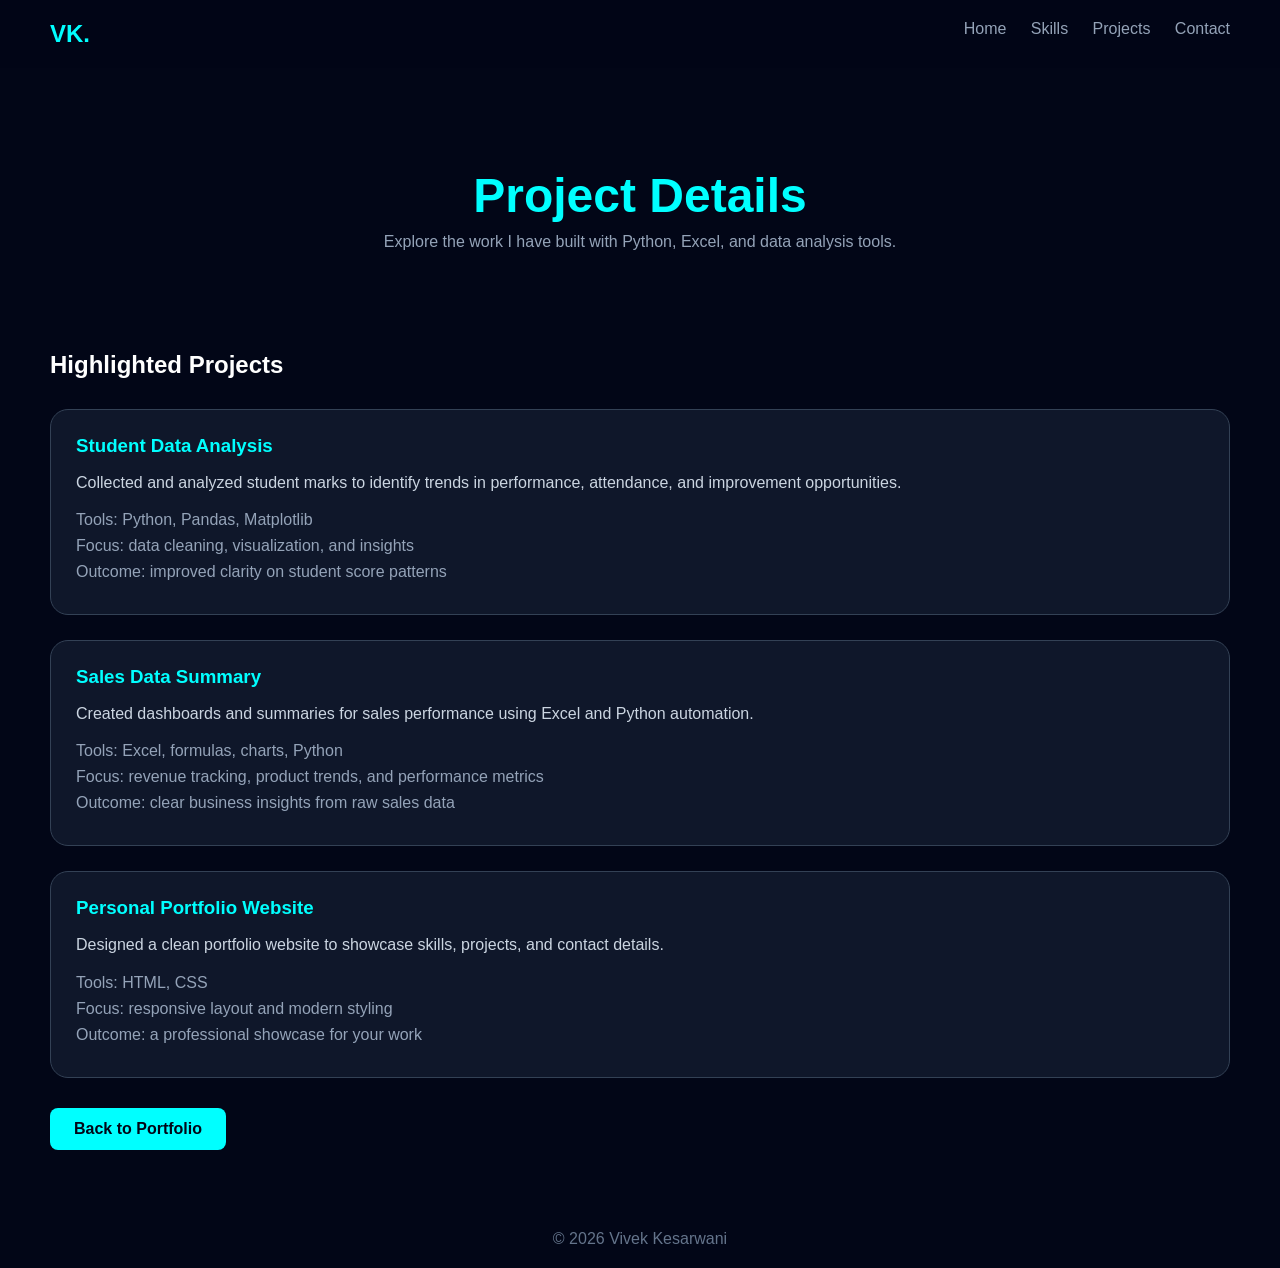
==== projects.html @ e0312d07 "Add files via upload" ====
<!DOCTYPE html>
<html lang="en">
<head>
<meta charset="UTF-8">
<meta name="viewport" content="width=device-width, initial-scale=1.0">
<title>Projects | Vivek Kesarwani</title>

<style>
* {
  margin: 0;
  padding: 0;
  box-sizing: border-box;
  scroll-behavior: smooth;
}
body {
  font-family: 'Segoe UI', sans-serif;
  background: #020617;
  color: white;
}
nav {
  display: flex;
  justify-content: space-between;
  padding: 20px 50px;
  position: sticky;
  top: 0;
  background: rgba(2,6,23,0.95);
}
nav h2 {
  color: cyan;
}
nav a {
  color: #94a3b8;
  margin-left: 20px;
  text-decoration: none;
}
nav a:hover {
  color: cyan;
}
.header {
  text-align: center;
  padding: 100px 20px 40px;
}
.header h1 {
  font-size: 3rem;
  color: cyan;
}
.header p {
  color: #94a3b8;
  margin-top: 10px;
}
.section {
  padding: 60px 50px;
}
.section h2 {
  margin-bottom: 30px;
}
.project-list {
  display: grid;
  gap: 25px;
}
.project-card {
  background: #0f172a;
  padding: 25px;
  border-radius: 18px;
  border: 1px solid #334155;
  transition: transform 0.3s ease, box-shadow 0.3s ease;
}
.project-card:hover {
  transform: translateY(-6px);
  box-shadow: 0 0 20px cyan;
}
.project-card h3 {
  margin-bottom: 12px;
  color: cyan;
}
.project-card p {
  color: #cbd5e1;
  line-height: 1.7;
}
.project-card ul {
  margin-top: 15px;
  list-style: none;
  padding-left: 0;
}
.project-card li {
  margin-bottom: 8px;
  color: #94a3b8;
}
.back-link {
  display: inline-block;
  margin-top: 30px;
  padding: 12px 24px;
  background: cyan;
  color: #020617;
  border-radius: 8px;
  text-decoration: none;
  font-weight: bold;
}
footer {
  text-align: center;
  padding: 20px;
  color: #64748b;
}
</style>
</head>
<body>
<nav>
  <h2>VK.</h2>
  <div>
    <a href="index.html">Home</a>
    <a href="index.html#skills">Skills</a>
    <a href="projects.html">Projects</a>
    <a href="index.html#contact">Contact</a>
  </div>
</nav>

<section class="header">
  <h1>Project Details</h1>
  <p>Explore the work I have built with Python, Excel, and data analysis tools.</p>
</section>

<section class="section">
  <h2>Highlighted Projects</h2>
  <div class="project-list">
    <div class="project-card">
      <h3>Student Data Analysis</h3>
      <p>Collected and analyzed student marks to identify trends in performance, attendance, and improvement opportunities.</p>
      <ul>
        <li>Tools: Python, Pandas, Matplotlib</li>
        <li>Focus: data cleaning, visualization, and insights</li>
        <li>Outcome: improved clarity on student score patterns</li>
      </ul>
    </div>
    <div class="project-card">
      <h3>Sales Data Summary</h3>
      <p>Created dashboards and summaries for sales performance using Excel and Python automation.</p>
      <ul>
        <li>Tools: Excel, formulas, charts, Python</li>
        <li>Focus: revenue tracking, product trends, and performance metrics</li>
        <li>Outcome: clear business insights from raw sales data</li>
      </ul>
    </div>
    <div class="project-card">
      <h3>Personal Portfolio Website</h3>
      <p>Designed a clean portfolio website to showcase skills, projects, and contact details.</p>
      <ul>
        <li>Tools: HTML, CSS</li>
        <li>Focus: responsive layout and modern styling</li>
        <li>Outcome: a professional showcase for your work</li>
      </ul>
    </div>
  </div>
  <a class="back-link" href="index.html">Back to Portfolio</a>
</section>

<footer>
  © 2026 Vivek Kesarwani
</footer>
</body>
</html>
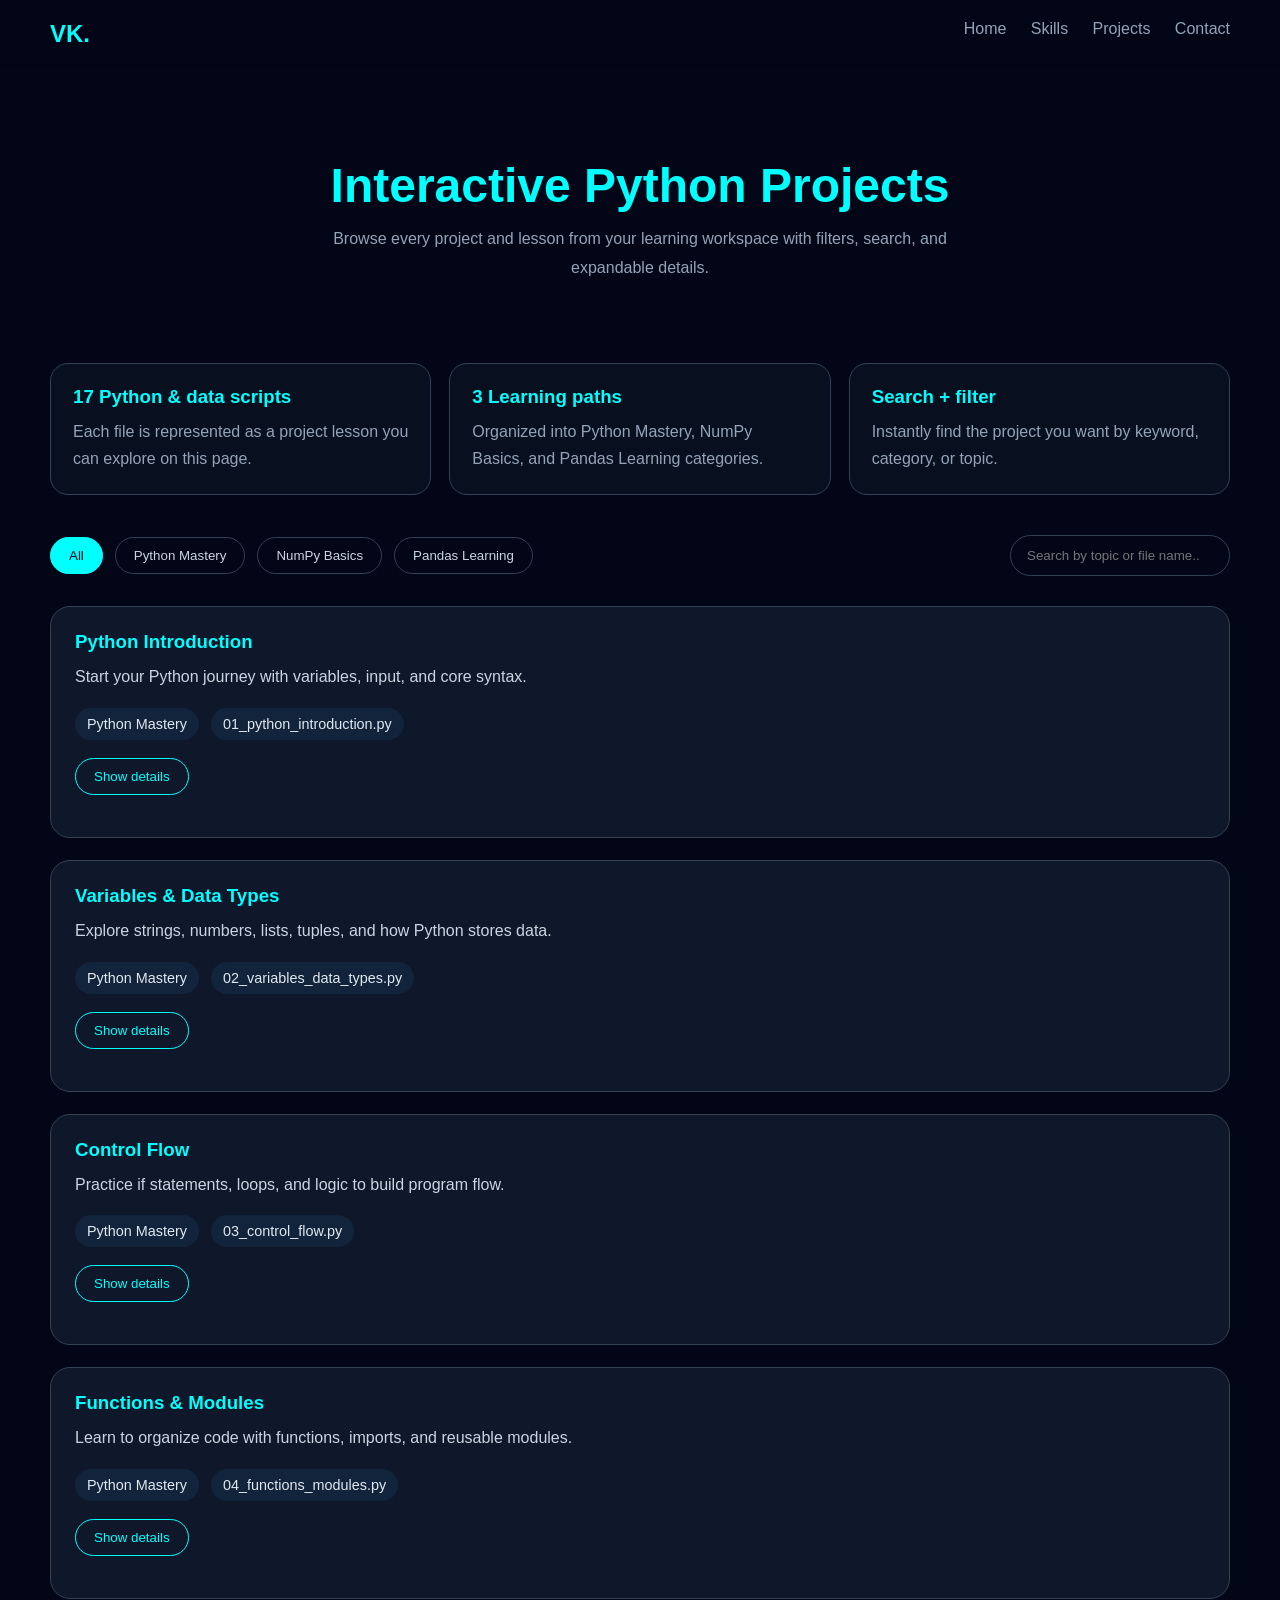
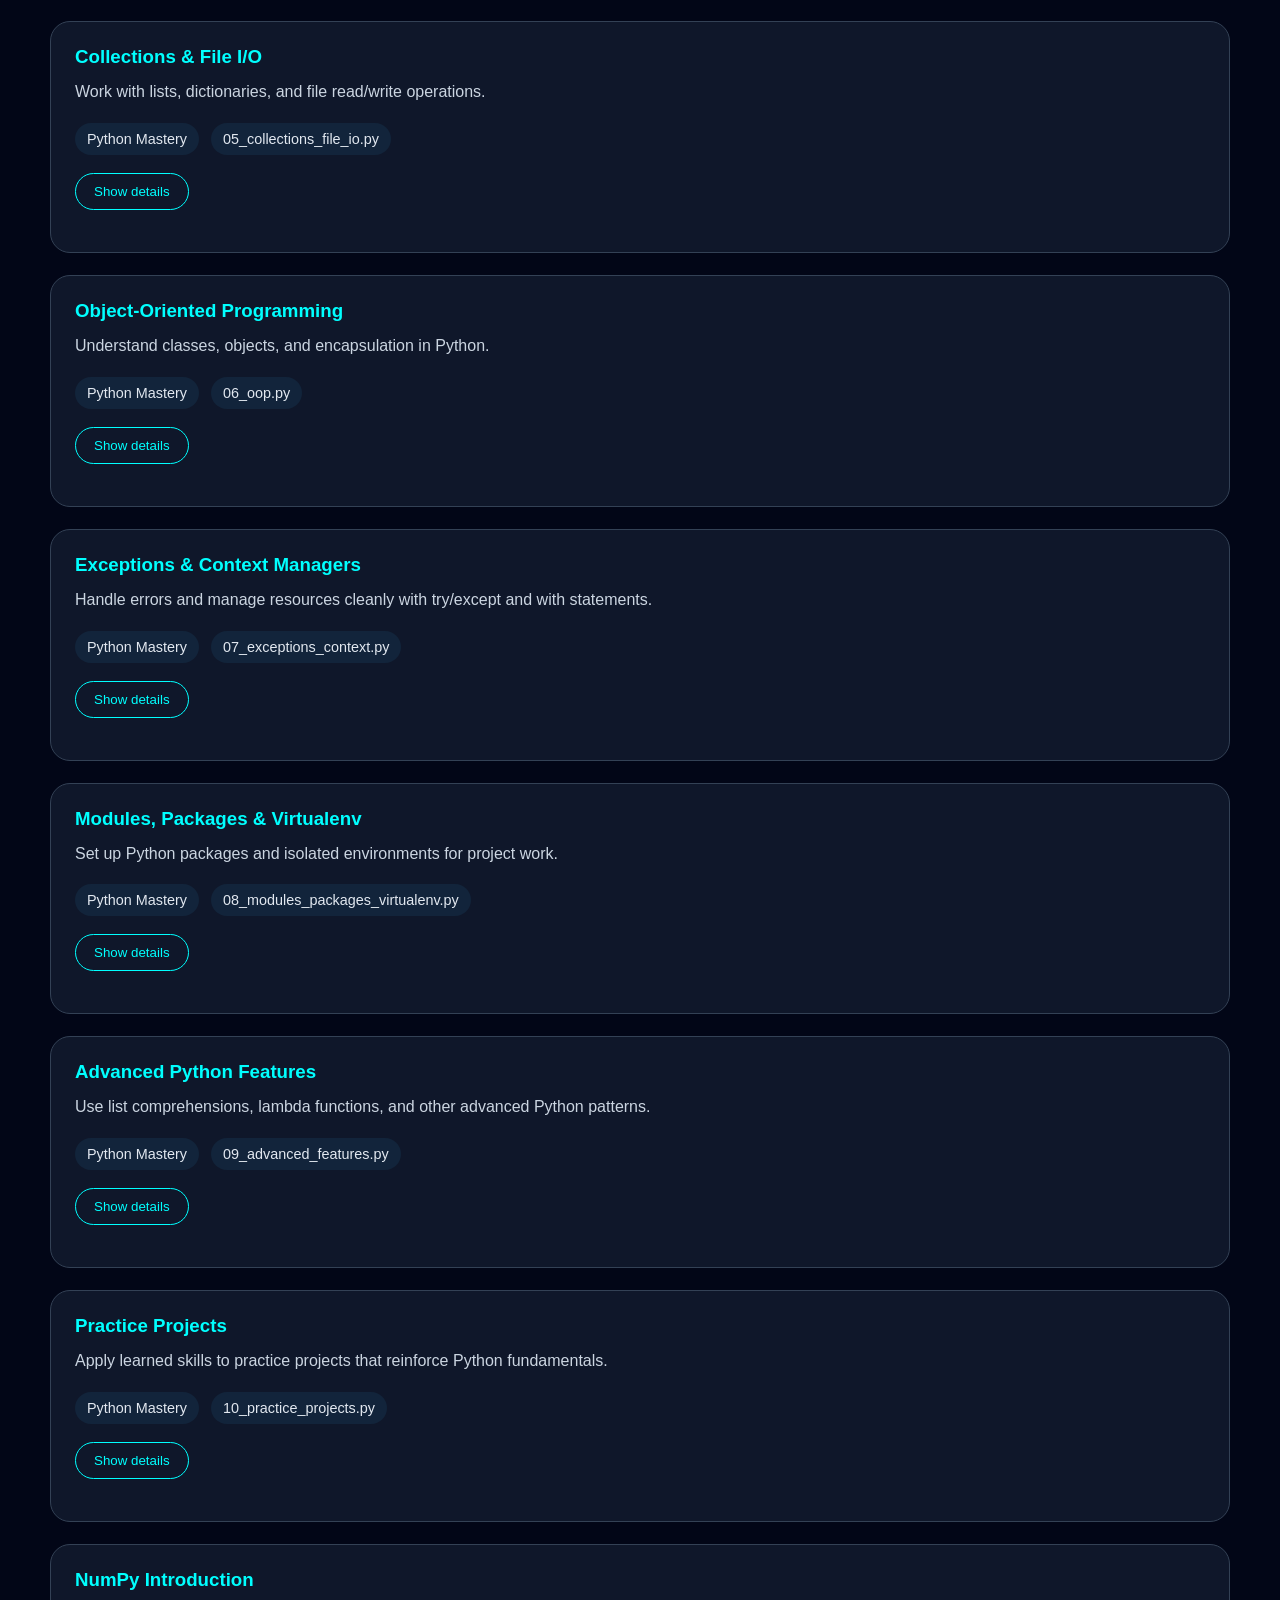
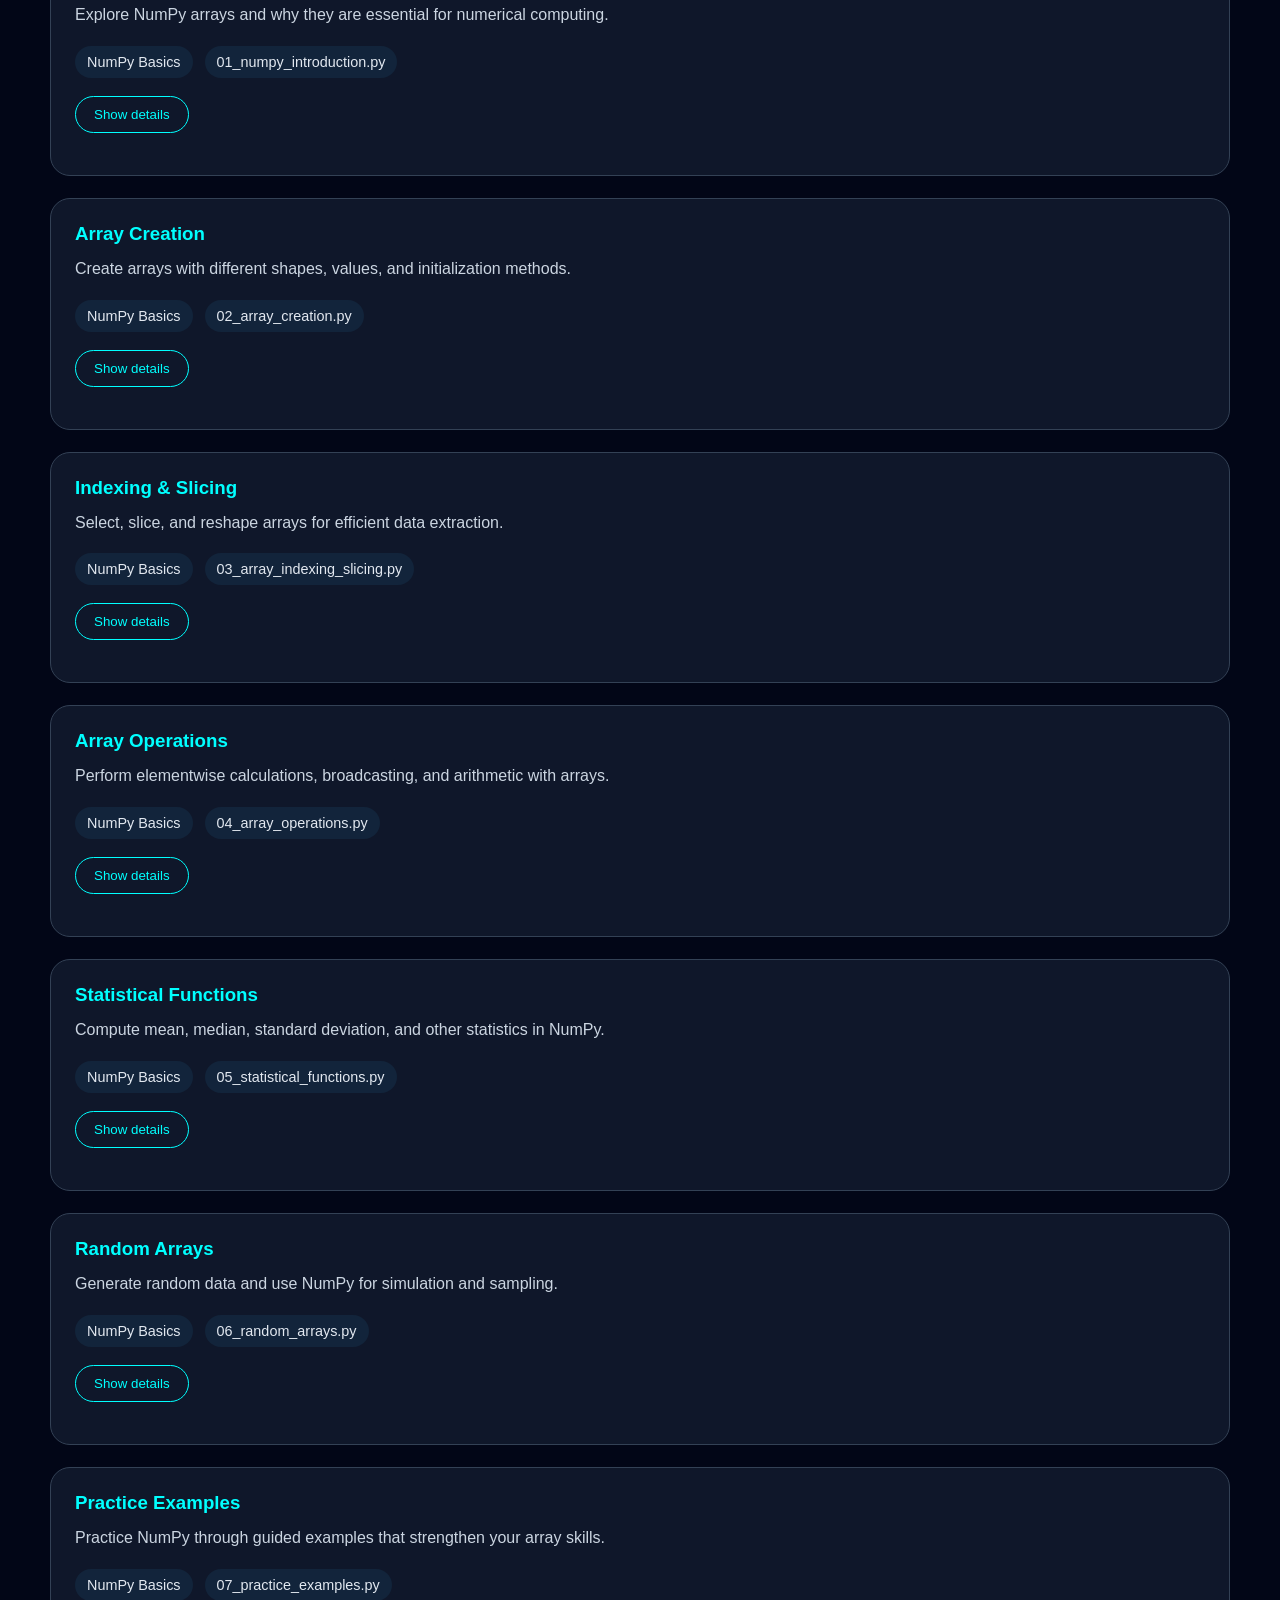
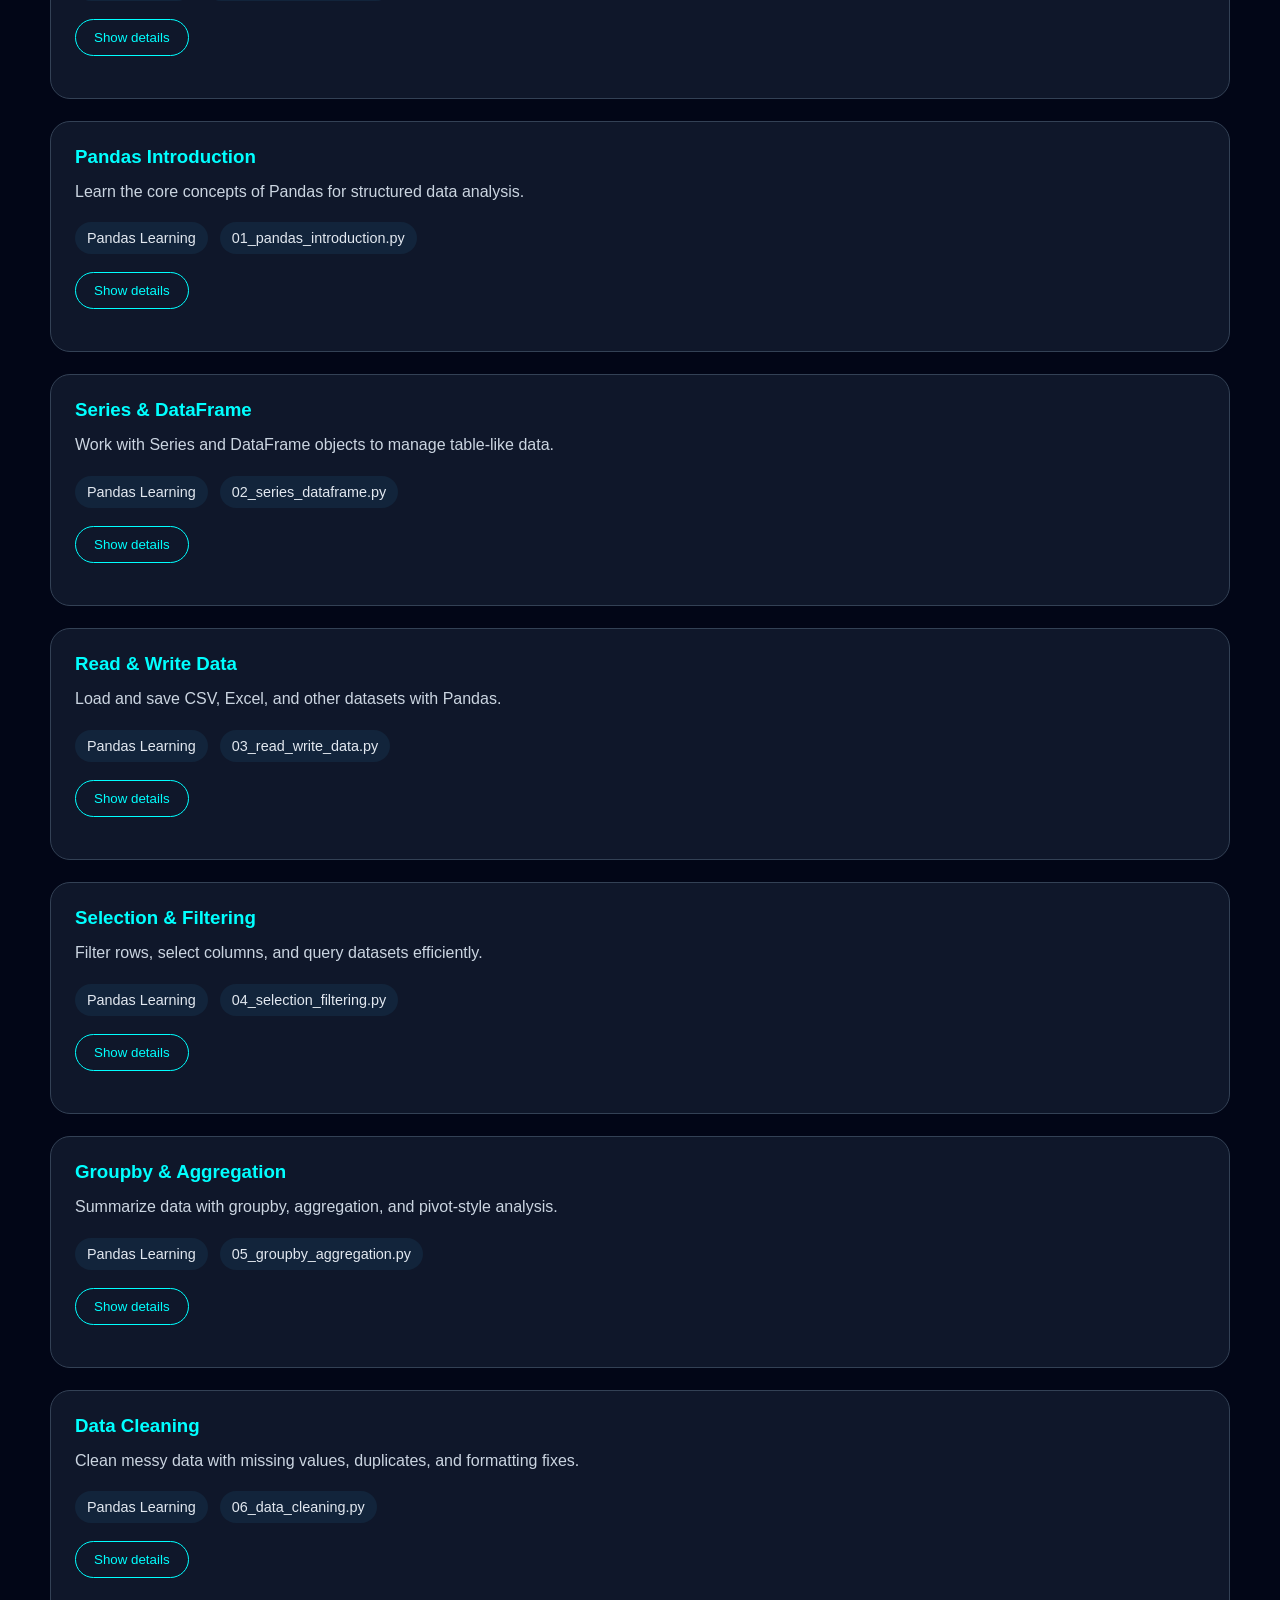
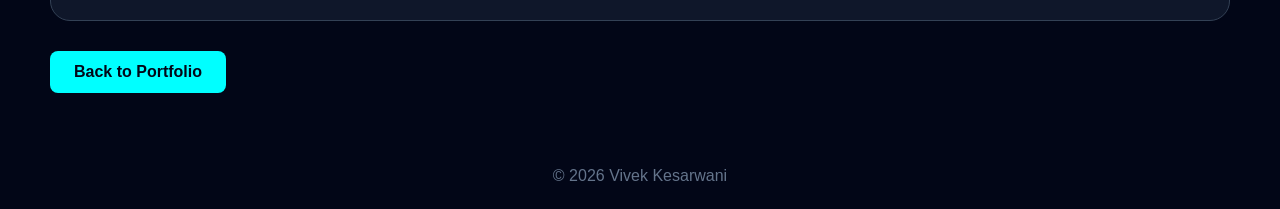
==== commit aa684759: "Add files via upload" ====
--- a/projects.html
+++ b/projects.html
@@ -23,7 +23,8 @@
   padding: 20px 50px;
   position: sticky;
   top: 0;
-  background: rgba(2,6,23,0.95);
+  background: rgba(2,6,23,0.96);
+  z-index: 10;
 }
 nav h2 {
   color: cyan;
@@ -38,7 +39,7 @@
 }
 .header {
   text-align: center;
-  padding: 100px 20px 40px;
+  padding: 90px 20px 30px;
 }
 .header h1 {
   font-size: 3rem;
@@ -46,45 +47,132 @@
 }
 .header p {
   color: #94a3b8;
-  margin-top: 10px;
+  margin-top: 12px;
+  max-width: 700px;
+  margin-left: auto;
+  margin-right: auto;
+  line-height: 1.8;
 }
 .section {
-  padding: 60px 50px;
+  padding: 50px 50px;
 }
 .section h2 {
+  margin-bottom: 25px;
+}
+.filter-bar {
+  display: flex;
+  flex-wrap: wrap;
+  gap: 12px;
   margin-bottom: 30px;
+  align-items: center;
+}
+.filter-bar button {
+  padding: 10px 18px;
+  border: 1px solid #334155;
+  background: transparent;
+  color: #cbd5e1;
+  border-radius: 999px;
+  cursor: pointer;
+  transition: background 0.2s ease, color 0.2s ease;
+}
+.filter-bar button.active,
+.filter-bar button:hover {
+  background: cyan;
+  color: #020617;
+  border-color: cyan;
+}
+.filter-bar input {
+  margin-left: auto;
+  padding: 12px 16px;
+  border-radius: 999px;
+  border: 1px solid #334155;
+  background: #020617;
+  color: white;
+  min-width: 220px;
 }
 .project-list {
   display: grid;
-  gap: 25px;
+  gap: 22px;
 }
 .project-card {
   background: #0f172a;
-  padding: 25px;
+  padding: 24px;
+  border-radius: 20px;
+  border: 1px solid #334155;
+  transition: transform 0.3s ease, box-shadow 0.3s ease;
+}
+.project-card:hover {
+  transform: translateY(-5px);
+  box-shadow: 0 0 22px rgba(6, 182, 212, 0.22);
+}
+.project-card h3 {
+  margin-bottom: 10px;
+  color: cyan;
+}
+.project-card p {
+  color: #cbd5e1;
+  line-height: 1.8;
+}
+.project-meta {
+  margin-top: 16px;
+  display: flex;
+  flex-wrap: wrap;
+  gap: 12px;
+}
+.project-tag,
+.project-file {
+  background: rgba(56, 189, 248, 0.08);
+  color: #e2e8f0;
+  padding: 8px 12px;
+  border-radius: 999px;
+  font-size: 0.9rem;
+}
+.details {
+  margin-top: 18px;
+  max-height: 0;
+  overflow: hidden;
+  transition: max-height 0.3s ease;
+}
+.details.open {
+  max-height: 500px;
+}
+.details ul {
+  margin-top: 14px;
+  list-style: none;
+  padding-left: 0;
+}
+.details li {
+  color: #94a3b8;
+  margin-bottom: 10px;
+}
+.toggle-button {
+  margin-top: 18px;
+  padding: 10px 18px;
+  border: 1px solid cyan;
+  background: transparent;
+  color: cyan;
+  border-radius: 999px;
+  cursor: pointer;
+}
+.stats {
+  display: grid;
+  grid-template-columns: repeat(auto-fit, minmax(220px, 1fr));
+  gap: 18px;
+  margin-bottom: 40px;
+}
+.stat-card {
+  background: #08101f;
   border-radius: 18px;
   border: 1px solid #334155;
-  transition: transform 0.3s ease, box-shadow 0.3s ease;
-}
-.project-card:hover {
-  transform: translateY(-6px);
-  box-shadow: 0 0 20px cyan;
-}
-.project-card h3 {
-  margin-bottom: 12px;
-  color: cyan;
-}
-.project-card p {
-  color: #cbd5e1;
+  padding: 22px;
+}
+.stat-card h3 {
+  color: cyan;
+  margin-bottom: 10px;
+}
+.stat-card p {
+  color: #94a3b8;
   line-height: 1.7;
-}
-.project-card ul {
-  margin-top: 15px;
-  list-style: none;
-  padding-left: 0;
-}
-.project-card li {
-  margin-bottom: 8px;
-  color: #94a3b8;
 }
 .back-link {
   display: inline-block;
@@ -98,8 +186,18 @@
 }
 footer {
   text-align: center;
-  padding: 20px;
+  padding: 24px;
   color: #64748b;
+}
+@media (max-width: 720px) {
+  nav {
+    flex-direction: column;
+    align-items: flex-start;
+  }
+  .filter-bar input {
+    width: 100%;
+    margin-left: 0;
+  }
 }
 </style>
 </head>
@@ -115,46 +213,134 @@
 </nav>
 
 <section class="header">
-  <h1>Project Details</h1>
-  <p>Explore the work I have built with Python, Excel, and data analysis tools.</p>
+  <h1>Interactive Python Projects</h1>
+  <p>Browse every project and lesson from your learning workspace with filters, search, and expandable details.</p>
 </section>
 
 <section class="section">
-  <h2>Highlighted Projects</h2>
-  <div class="project-list">
-    <div class="project-card">
-      <h3>Student Data Analysis</h3>
-      <p>Collected and analyzed student marks to identify trends in performance, attendance, and improvement opportunities.</p>
-      <ul>
-        <li>Tools: Python, Pandas, Matplotlib</li>
-        <li>Focus: data cleaning, visualization, and insights</li>
-        <li>Outcome: improved clarity on student score patterns</li>
-      </ul>
+  <div class="stats">
+    <div class="stat-card">
+      <h3>17 Python & data scripts</h3>
+      <p>Each file is represented as a project lesson you can explore on this page.</p>
     </div>
-    <div class="project-card">
-      <h3>Sales Data Summary</h3>
-      <p>Created dashboards and summaries for sales performance using Excel and Python automation.</p>
-      <ul>
-        <li>Tools: Excel, formulas, charts, Python</li>
-        <li>Focus: revenue tracking, product trends, and performance metrics</li>
-        <li>Outcome: clear business insights from raw sales data</li>
-      </ul>
+    <div class="stat-card">
+      <h3>3 Learning paths</h3>
+      <p>Organized into Python Mastery, NumPy Basics, and Pandas Learning categories.</p>
     </div>
-    <div class="project-card">
-      <h3>Personal Portfolio Website</h3>
-      <p>Designed a clean portfolio website to showcase skills, projects, and contact details.</p>
-      <ul>
-        <li>Tools: HTML, CSS</li>
-        <li>Focus: responsive layout and modern styling</li>
-        <li>Outcome: a professional showcase for your work</li>
-      </ul>
+    <div class="stat-card">
+      <h3>Search + filter</h3>
+      <p>Instantly find the project you want by keyword, category, or topic.</p>
     </div>
   </div>
+
+  <div class="filter-bar">
+    <button class="filter-button active" data-filter="all">All</button>
+    <button class="filter-button" data-filter="Python Mastery">Python Mastery</button>
+    <button class="filter-button" data-filter="NumPy Basics">NumPy Basics</button>
+    <button class="filter-button" data-filter="Pandas Learning">Pandas Learning</button>
+    <input id="search" type="search" placeholder="Search by topic or file name...">
+  </div>
+
+  <div class="project-list" id="project-list"></div>
   <a class="back-link" href="index.html">Back to Portfolio</a>
 </section>
 
 <footer>
   © 2026 Vivek Kesarwani
 </footer>
+
+<script>
+const projects = [
+  { title: 'Python Introduction', category: 'Python Mastery', file: '01_python_introduction.py', description: 'Start your Python journey with variables, input, and core syntax.', tags: ['Beginner', 'Syntax'] },
+  { title: 'Variables & Data Types', category: 'Python Mastery', file: '02_variables_data_types.py', description: 'Explore strings, numbers, lists, tuples, and how Python stores data.', tags: ['Data types', 'Basics'] },
+  { title: 'Control Flow', category: 'Python Mastery', file: '03_control_flow.py', description: 'Practice if statements, loops, and logic to build program flow.', tags: ['Logic', 'Loops'] },
+  { title: 'Functions & Modules', category: 'Python Mastery', file: '04_functions_modules.py', description: 'Learn to organize code with functions, imports, and reusable modules.', tags: ['Functions', 'Modularity'] },
+  { title: 'Collections & File I/O', category: 'Python Mastery', file: '05_collections_file_io.py', description: 'Work with lists, dictionaries, and file read/write operations.', tags: ['Files', 'Collections'] },
+  { title: 'Object-Oriented Programming', category: 'Python Mastery', file: '06_oop.py', description: 'Understand classes, objects, and encapsulation in Python.', tags: ['OOP', 'Classes'] },
+  { title: 'Exceptions & Context Managers', category: 'Python Mastery', file: '07_exceptions_context.py', description: 'Handle errors and manage resources cleanly with try/except and with statements.', tags: ['Errors', 'Context managers'] },
+  { title: 'Modules, Packages & Virtualenv', category: 'Python Mastery', file: '08_modules_packages_virtualenv.py', description: 'Set up Python packages and isolated environments for project work.', tags: ['Packaging', 'Environment'] },
+  { title: 'Advanced Python Features', category: 'Python Mastery', file: '09_advanced_features.py', description: 'Use list comprehensions, lambda functions, and other advanced Python patterns.', tags: ['Advanced', 'Patterns'] },
+  { title: 'Practice Projects', category: 'Python Mastery', file: '10_practice_projects.py', description: 'Apply learned skills to practice projects that reinforce Python fundamentals.', tags: ['Practice', 'Projects'] },
+  { title: 'NumPy Introduction', category: 'NumPy Basics', file: '01_numpy_introduction.py', description: 'Explore NumPy arrays and why they are essential for numerical computing.', tags: ['NumPy', 'Arrays'] },
+  { title: 'Array Creation', category: 'NumPy Basics', file: '02_array_creation.py', description: 'Create arrays with different shapes, values, and initialization methods.', tags: ['Arrays', 'Creation'] },
+  { title: 'Indexing & Slicing', category: 'NumPy Basics', file: '03_array_indexing_slicing.py', description: 'Select, slice, and reshape arrays for efficient data extraction.', tags: ['Indexing', 'Slicing'] },
+  { title: 'Array Operations', category: 'NumPy Basics', file: '04_array_operations.py', description: 'Perform elementwise calculations, broadcasting, and arithmetic with arrays.', tags: ['Operations', 'Broadcasting'] },
+  { title: 'Statistical Functions', category: 'NumPy Basics', file: '05_statistical_functions.py', description: 'Compute mean, median, standard deviation, and other statistics in NumPy.', tags: ['Statistics', 'Analysis'] },
+  { title: 'Random Arrays', category: 'NumPy Basics', file: '06_random_arrays.py', description: 'Generate random data and use NumPy for simulation and sampling.', tags: ['Random', 'Sampling'] },
+  { title: 'Practice Examples', category: 'NumPy Basics', file: '07_practice_examples.py', description: 'Practice NumPy through guided examples that strengthen your array skills.', tags: ['Practice', 'Examples'] },
+  { title: 'Pandas Introduction', category: 'Pandas Learning', file: '01_pandas_introduction.py', description: 'Learn the core concepts of Pandas for structured data analysis.', tags: ['Pandas', 'DataFrame'] },
+  { title: 'Series & DataFrame', category: 'Pandas Learning', file: '02_series_dataframe.py', description: 'Work with Series and DataFrame objects to manage table-like data.', tags: ['Series', 'DataFrame'] },
+  { title: 'Read & Write Data', category: 'Pandas Learning', file: '03_read_write_data.py', description: 'Load and save CSV, Excel, and other datasets with Pandas.', tags: ['I/O', 'CSV'] },
+  { title: 'Selection & Filtering', category: 'Pandas Learning', file: '04_selection_filtering.py', description: 'Filter rows, select columns, and query datasets efficiently.', tags: ['Selection', 'Filtering'] },
+  { title: 'Groupby & Aggregation', category: 'Pandas Learning', file: '05_groupby_aggregation.py', description: 'Summarize data with groupby, aggregation, and pivot-style analysis.', tags: ['Groupby', 'Aggregation'] },
+  { title: 'Data Cleaning', category: 'Pandas Learning', file: '06_data_cleaning.py', description: 'Clean messy data with missing values, duplicates, and formatting fixes.', tags: ['Cleaning', 'Data quality'] }
+];
+
+const projectList = document.getElementById('project-list');
+const filterButtons = document.querySelectorAll('.filter-button');
+const searchInput = document.getElementById('search');
+
+function renderProjects(filter = 'all', search = '') {
+  const query = search.trim().toLowerCase();
+  projectList.innerHTML = '';
+
+  const filtered = projects.filter(project => {
+    const matchesFilter = filter === 'all' || project.category === filter;
+    const matchesSearch = !query || [project.title, project.file, project.description, project.category]
+      .some(value => value.toLowerCase().includes(query));
+    return matchesFilter && matchesSearch;
+  });
+
+  if (!filtered.length) {
+    projectList.innerHTML = '<p style="color:#94a3b8;">No projects match this search. Try another keyword.</p>';
+    return;
+  }
+
+  filtered.forEach((project, index) => {
+    const card = document.createElement('div');
+    card.className = 'project-card';
+    card.innerHTML = `
+      <h3>${project.title}</h3>
+      <p>${project.description}</p>
+      <div class="project-meta">
+        <span class="project-tag">${project.category}</span>
+        <span class="project-file">${project.file}</span>
+      </div>
+      <button class="toggle-button" data-index="${index}">Show details</button>
+      <div class="details" id="details-${index}">
+        <ul>${project.tags.map(tag => `<li>• ${tag}</li>`).join('')}</ul>
+      </div>
+    `;
+    projectList.appendChild(card);
+  });
+
+  const toggleButtons = document.querySelectorAll('.toggle-button');
+  toggleButtons.forEach(button => {
+    button.addEventListener('click', () => {
+      const idx = button.dataset.index;
+      const details = document.getElementById(`details-${idx}`);
+      const open = details.classList.toggle('open');
+      button.textContent = open ? 'Hide details' : 'Show details';
+    });
+  });
+}
+
+filterButtons.forEach(button => {
+  button.addEventListener('click', () => {
+    filterButtons.forEach(btn => btn.classList.remove('active'));
+    button.classList.add('active');
+    const category = button.getAttribute('data-filter');
+    renderProjects(category, searchInput.value);
+  });
+});
+
+searchInput.addEventListener('input', () => {
+  const activeButton = document.querySelector('.filter-button.active');
+  const category = activeButton ? activeButton.getAttribute('data-filter') : 'all';
+  renderProjects(category, searchInput.value);
+});
+
+renderProjects();
+</script>
 </body>
 </html>
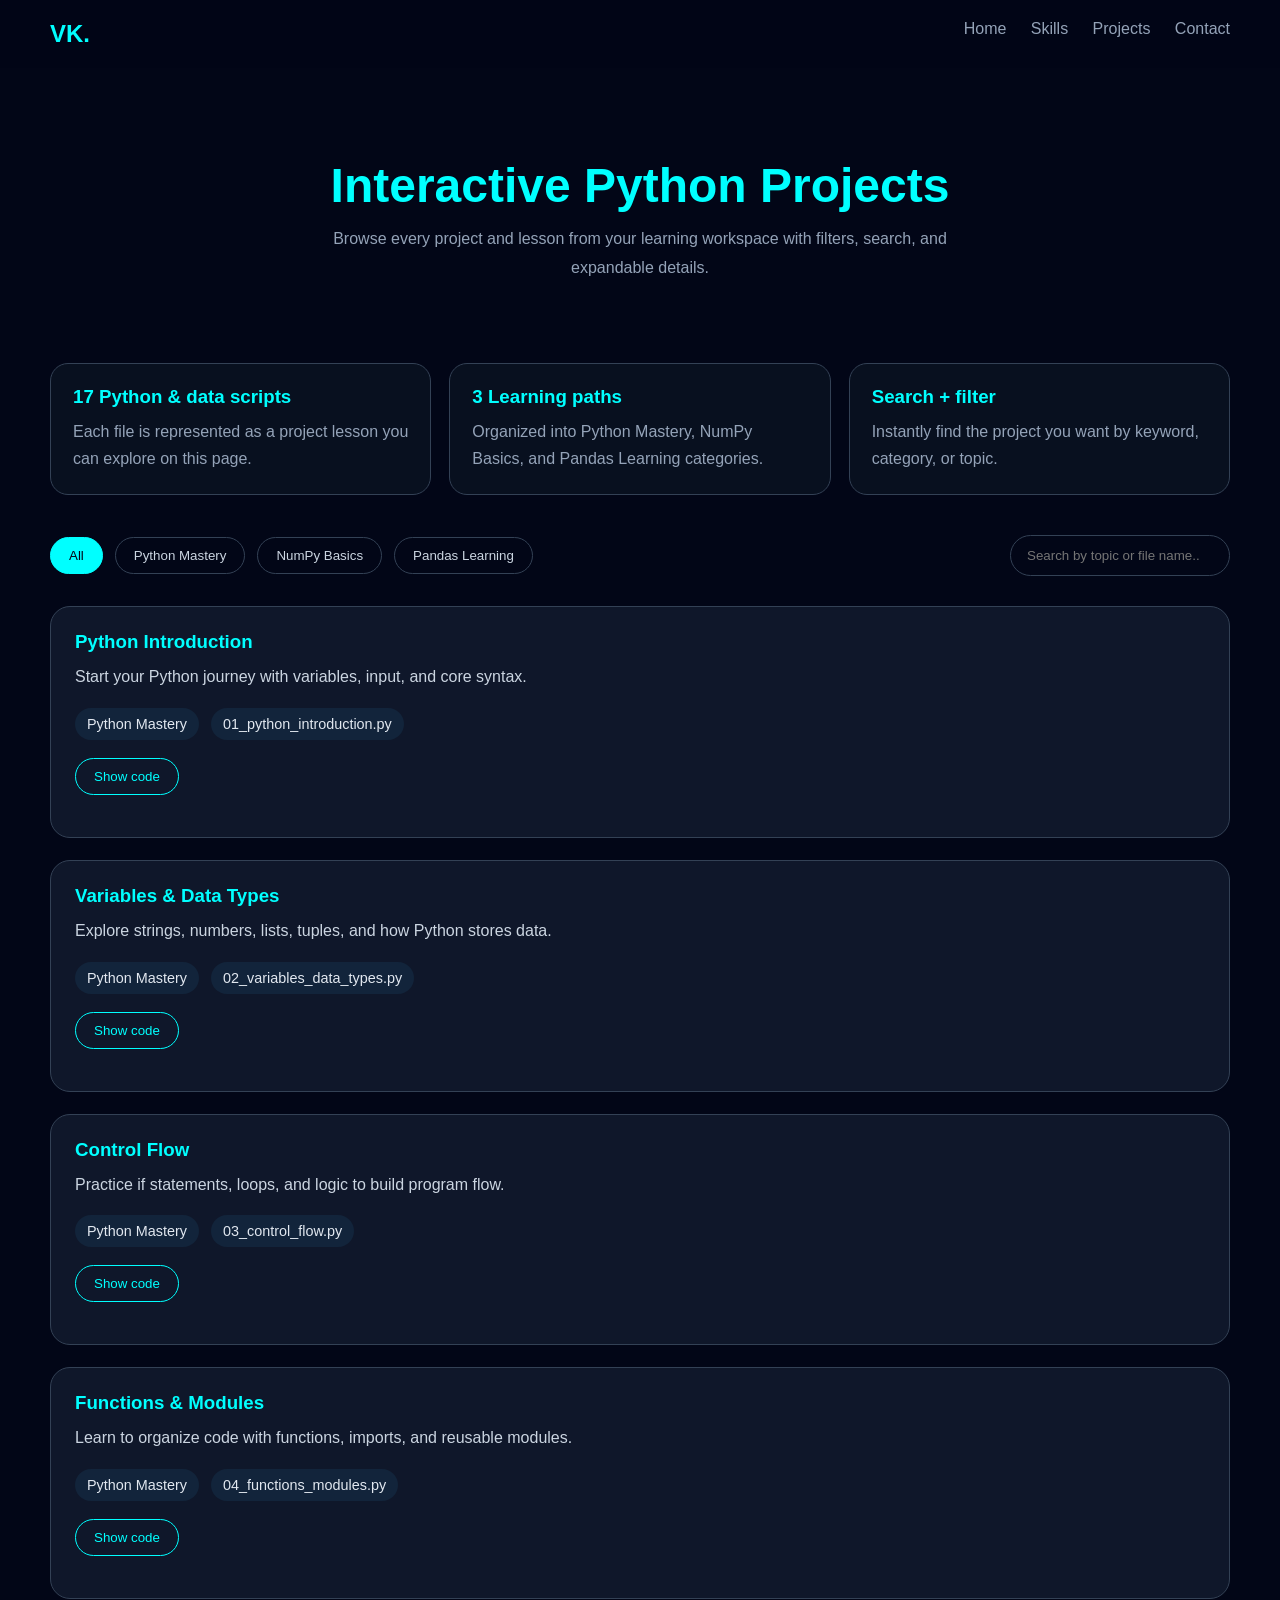
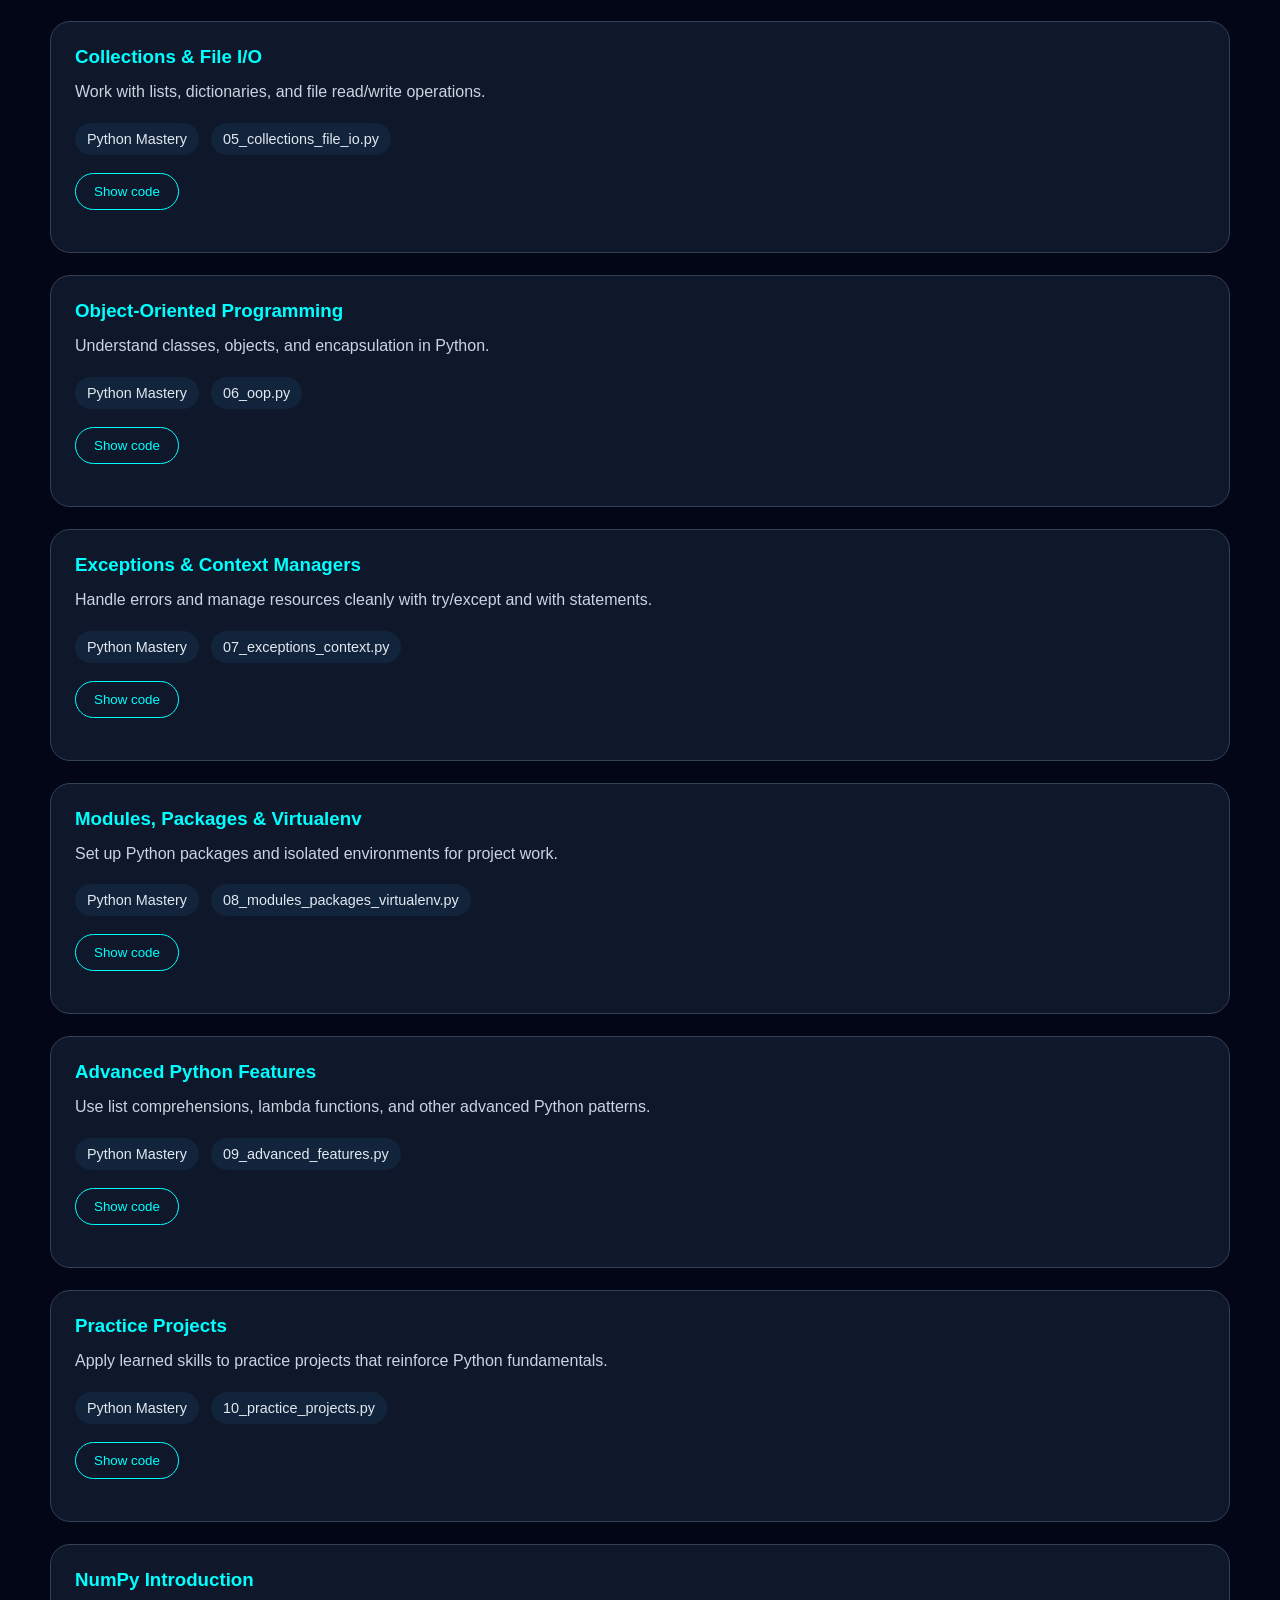
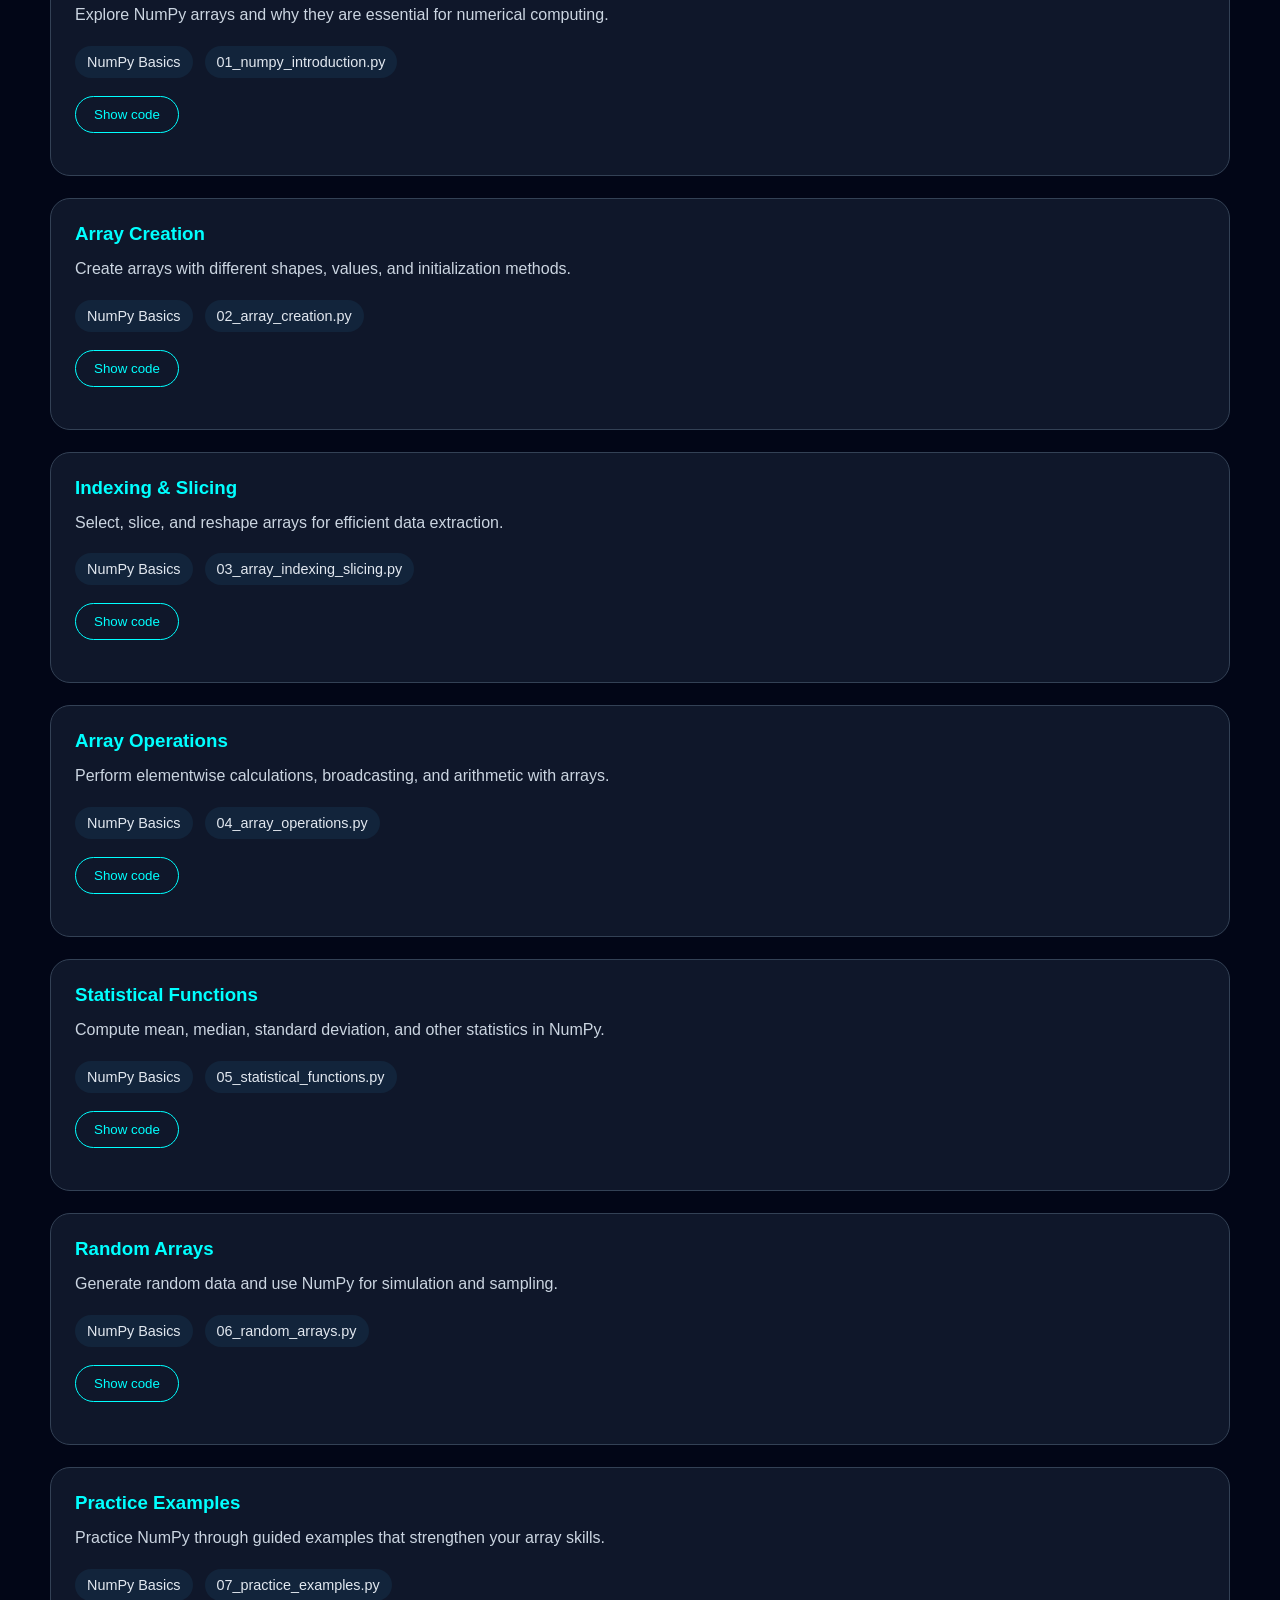
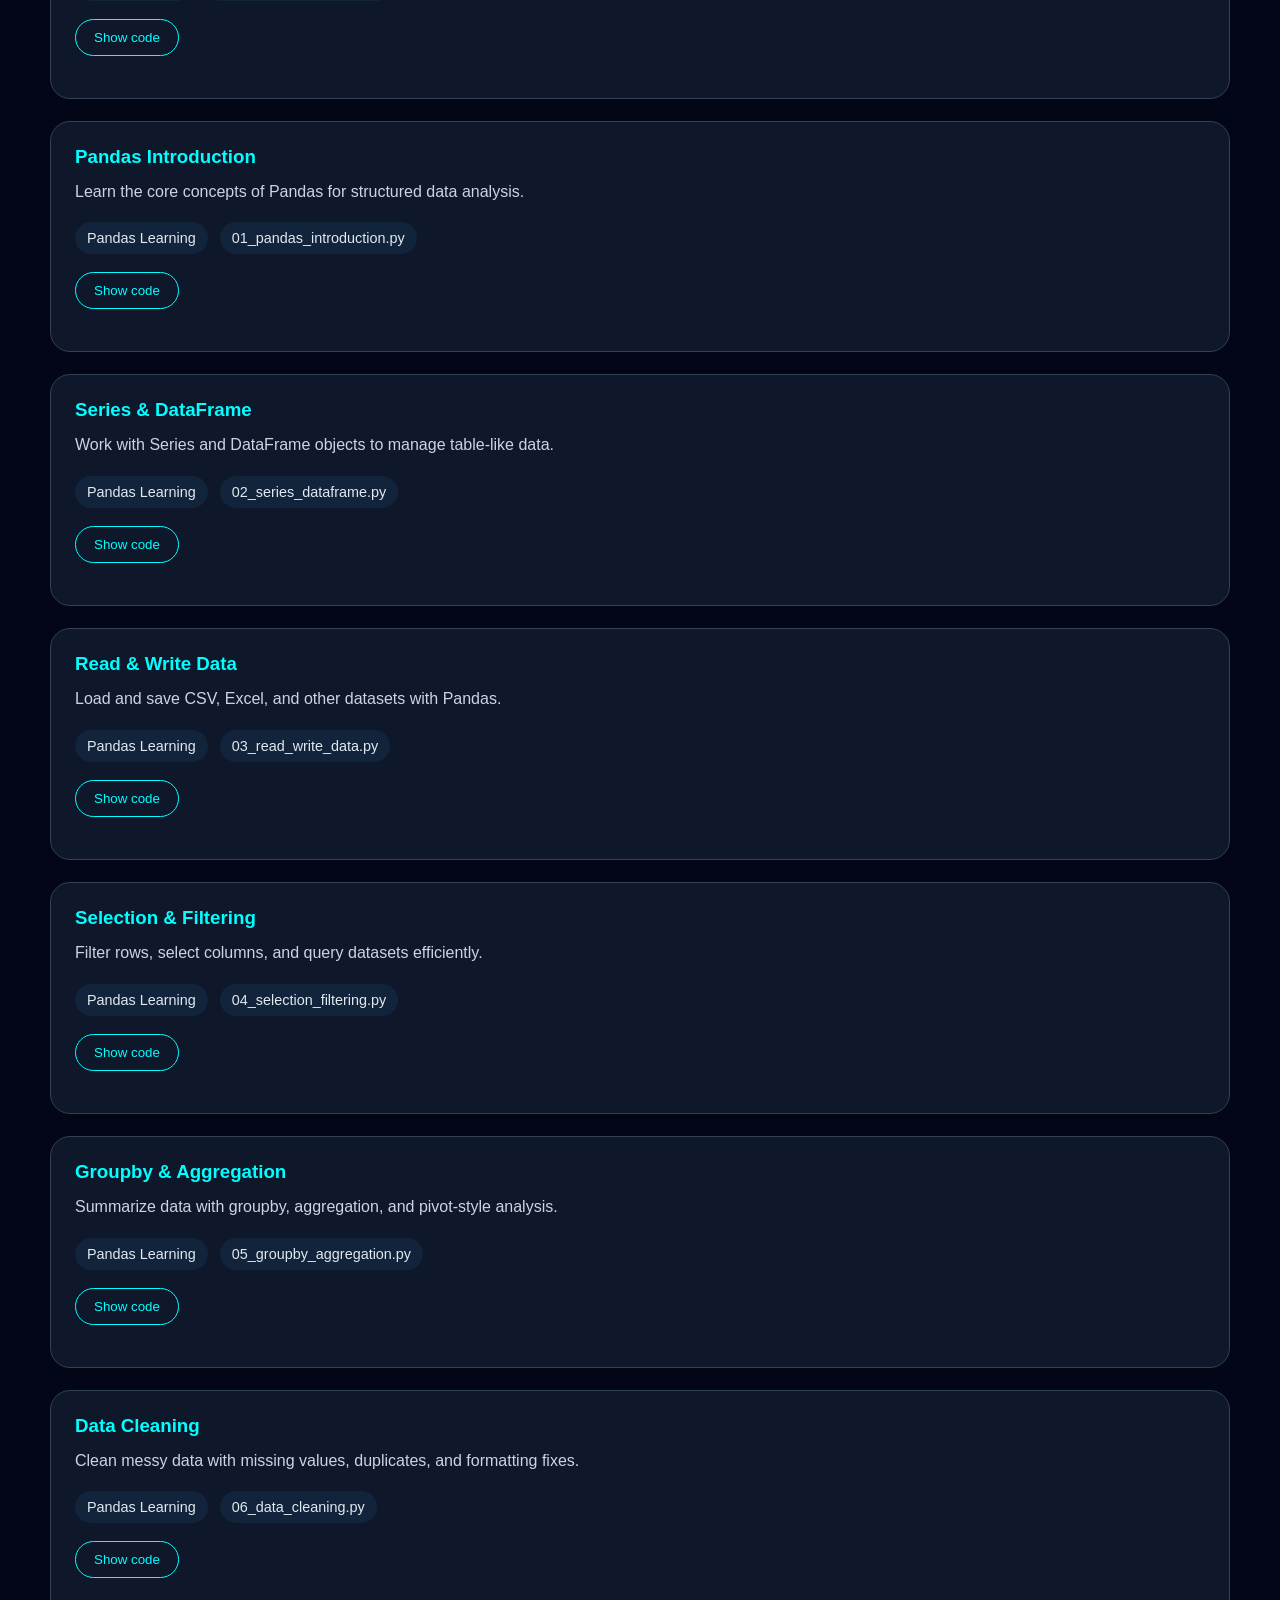
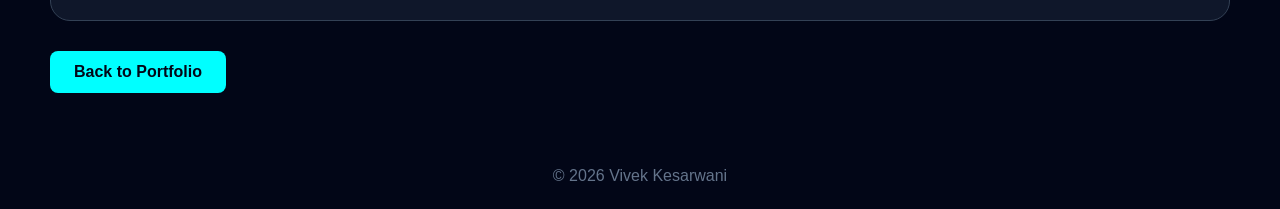
==== commit 5e441b98: "Add files via upload" ====
--- a/projects.html
+++ b/projects.html
@@ -134,7 +134,7 @@
   transition: max-height 0.3s ease;
 }
 .details.open {
-  max-height: 500px;
+  max-height: 900px;
 }
 .details ul {
   margin-top: 14px;
@@ -144,6 +144,22 @@
 .details li {
   color: #94a3b8;
   margin-bottom: 10px;
+}
+.code-block {
+  margin-top: 20px;
+  background: #020617;
+  border: 1px solid #334155;
+  padding: 18px;
+  border-radius: 18px;
+  overflow-x: auto;
+  max-height: 360px;
+}
+.code-block code {
+  display: block;
+  white-space: pre;
+  font-family: 'Courier New', monospace;
+  color: #e2e8f0;
+  line-height: 1.45;
 }
 .toggle-button {
   margin-top: 18px;
@@ -251,29 +267,514 @@
 
 <script>
 const projects = [
-  { title: 'Python Introduction', category: 'Python Mastery', file: '01_python_introduction.py', description: 'Start your Python journey with variables, input, and core syntax.', tags: ['Beginner', 'Syntax'] },
-  { title: 'Variables & Data Types', category: 'Python Mastery', file: '02_variables_data_types.py', description: 'Explore strings, numbers, lists, tuples, and how Python stores data.', tags: ['Data types', 'Basics'] },
-  { title: 'Control Flow', category: 'Python Mastery', file: '03_control_flow.py', description: 'Practice if statements, loops, and logic to build program flow.', tags: ['Logic', 'Loops'] },
-  { title: 'Functions & Modules', category: 'Python Mastery', file: '04_functions_modules.py', description: 'Learn to organize code with functions, imports, and reusable modules.', tags: ['Functions', 'Modularity'] },
-  { title: 'Collections & File I/O', category: 'Python Mastery', file: '05_collections_file_io.py', description: 'Work with lists, dictionaries, and file read/write operations.', tags: ['Files', 'Collections'] },
-  { title: 'Object-Oriented Programming', category: 'Python Mastery', file: '06_oop.py', description: 'Understand classes, objects, and encapsulation in Python.', tags: ['OOP', 'Classes'] },
-  { title: 'Exceptions & Context Managers', category: 'Python Mastery', file: '07_exceptions_context.py', description: 'Handle errors and manage resources cleanly with try/except and with statements.', tags: ['Errors', 'Context managers'] },
-  { title: 'Modules, Packages & Virtualenv', category: 'Python Mastery', file: '08_modules_packages_virtualenv.py', description: 'Set up Python packages and isolated environments for project work.', tags: ['Packaging', 'Environment'] },
-  { title: 'Advanced Python Features', category: 'Python Mastery', file: '09_advanced_features.py', description: 'Use list comprehensions, lambda functions, and other advanced Python patterns.', tags: ['Advanced', 'Patterns'] },
-  { title: 'Practice Projects', category: 'Python Mastery', file: '10_practice_projects.py', description: 'Apply learned skills to practice projects that reinforce Python fundamentals.', tags: ['Practice', 'Projects'] },
-  { title: 'NumPy Introduction', category: 'NumPy Basics', file: '01_numpy_introduction.py', description: 'Explore NumPy arrays and why they are essential for numerical computing.', tags: ['NumPy', 'Arrays'] },
-  { title: 'Array Creation', category: 'NumPy Basics', file: '02_array_creation.py', description: 'Create arrays with different shapes, values, and initialization methods.', tags: ['Arrays', 'Creation'] },
-  { title: 'Indexing & Slicing', category: 'NumPy Basics', file: '03_array_indexing_slicing.py', description: 'Select, slice, and reshape arrays for efficient data extraction.', tags: ['Indexing', 'Slicing'] },
-  { title: 'Array Operations', category: 'NumPy Basics', file: '04_array_operations.py', description: 'Perform elementwise calculations, broadcasting, and arithmetic with arrays.', tags: ['Operations', 'Broadcasting'] },
-  { title: 'Statistical Functions', category: 'NumPy Basics', file: '05_statistical_functions.py', description: 'Compute mean, median, standard deviation, and other statistics in NumPy.', tags: ['Statistics', 'Analysis'] },
-  { title: 'Random Arrays', category: 'NumPy Basics', file: '06_random_arrays.py', description: 'Generate random data and use NumPy for simulation and sampling.', tags: ['Random', 'Sampling'] },
-  { title: 'Practice Examples', category: 'NumPy Basics', file: '07_practice_examples.py', description: 'Practice NumPy through guided examples that strengthen your array skills.', tags: ['Practice', 'Examples'] },
-  { title: 'Pandas Introduction', category: 'Pandas Learning', file: '01_pandas_introduction.py', description: 'Learn the core concepts of Pandas for structured data analysis.', tags: ['Pandas', 'DataFrame'] },
-  { title: 'Series & DataFrame', category: 'Pandas Learning', file: '02_series_dataframe.py', description: 'Work with Series and DataFrame objects to manage table-like data.', tags: ['Series', 'DataFrame'] },
-  { title: 'Read & Write Data', category: 'Pandas Learning', file: '03_read_write_data.py', description: 'Load and save CSV, Excel, and other datasets with Pandas.', tags: ['I/O', 'CSV'] },
-  { title: 'Selection & Filtering', category: 'Pandas Learning', file: '04_selection_filtering.py', description: 'Filter rows, select columns, and query datasets efficiently.', tags: ['Selection', 'Filtering'] },
-  { title: 'Groupby & Aggregation', category: 'Pandas Learning', file: '05_groupby_aggregation.py', description: 'Summarize data with groupby, aggregation, and pivot-style analysis.', tags: ['Groupby', 'Aggregation'] },
-  { title: 'Data Cleaning', category: 'Pandas Learning', file: '06_data_cleaning.py', description: 'Clean messy data with missing values, duplicates, and formatting fixes.', tags: ['Cleaning', 'Data quality'] }
+  { title: 'Python Introduction', category: 'Python Mastery', file: '01_python_introduction.py', description: 'Start your Python journey with variables, input, and core syntax.', tags: ['Beginner', 'Syntax'], code: `"""Introduction to Python for beginners."""
+
+print("Hello, Python!")
+
+# Comments in Python
+# This is a single-line comment.
+
+"""This is a
+multiline comment or docstring."""
+
+# Basic math and print statements
+print("2 + 3 =", 2 + 3)
+print("Python supports strings, numbers, and easy output.")` },
+  { title: 'Variables & Data Types', category: 'Python Mastery', file: '02_variables_data_types.py', description: 'Explore strings, numbers, lists, tuples, and how Python stores data.', tags: ['Data types', 'Basics'], code: `"""Python variables and data types."""
+
+# Variables and assignment
+name = "Vivek"
+age = 20
+pi = 3.14159
+
+# Basic types
+print("Name:", name)
+print("Age:", age)
+print("Pi:", pi)
+
+# Type conversions
+print("Type of name:", type(name))
+print("Type of age:", type(age))
+print("Type of pi:", type(pi))
+
+# Strings and formatting
+message = "Hello, {}! You are {} years old.".format(name, age)
+print(message)` },
+  { title: 'Control Flow', category: 'Python Mastery', file: '03_control_flow.py', description: 'Practice if statements, loops, and logic to build program flow.', tags: ['Logic', 'Loops'], code: `"""Control flow with conditionals and loops."""
+
+# Conditional statements
+score = 85
+if score >= 90:
+    grade = "A"
+elif score >= 75:
+    grade = "B"
+else:
+    grade = "C"
+
+print(f"Score: \${score}, Grade: \${grade}")
+
+# For loop
+for i in range(1, 6):
+    print("Number", i)
+
+# While loop
+count = 3
+while count > 0:
+    print("Countdown:", count)
+    count -= 1` },
+  { title: 'Functions & Modules', category: 'Python Mastery', file: '04_functions_modules.py', description: 'Learn to organize code with functions, imports, and reusable modules.', tags: ['Functions', 'Modularity'], code: `"""Functions and modules in Python."""
+
+# Define a function
+
+def greet(name):
+    return f"Hello, \${name}!"
+
+print(greet("Vivek"))
+
+# Function with default argument
+
+def power(base, exponent=2):
+    return base ** exponent
+
+print("3 squared =", power(3))
+print("2 cubed =", power(2, 3))
+
+# Import a built-in module
+import math
+print("Square root of 16:", math.sqrt(16))` },
+  { title: 'Collections & File I/O', category: 'Python Mastery', file: '05_collections_file_io.py', description: 'Work with lists, dictionaries, and file read/write operations.', tags: ['Files', 'Collections'], code: `"""Collections and file I/O in Python."""
+
+# Lists
+fruits = ["apple", "banana", "cherry"]
+fruits.append("date")
+print("List of fruits:", fruits)
+
+# Tuples
+coordinates = (10, 20)
+print("Coordinates tuple:", coordinates)
+
+# Dictionary
+student = {"name": "Vivek", "age": 20, "city": "Delhi"}
+print("Student dictionary:", student)
+print("Student name:", student["name"])
+
+# Set
+unique_numbers = {1, 2, 2, 3, 4}
+print("Unique numbers set:", unique_numbers)
+
+# File input/output
+with open("sample_text.txt", "w", encoding="utf-8") as file:
+    file.write("This is a sample file for Python learning.\n")
+
+with open("sample_text.txt", "r", encoding="utf-8") as file:
+    content = file.read()
+    print("File content:\n", content)` },
+  { title: 'Object-Oriented Programming', category: 'Python Mastery', file: '06_oop.py', description: 'Understand classes, objects, and encapsulation in Python.', tags: ['OOP', 'Classes'], code: `"""Object-oriented programming in Python."""
+
+class Animal:
+    def __init__(self, name):
+        self.name = name
+
+    def speak(self):
+        return f"\${self.name} makes a sound."
+
+
+class Dog(Animal):
+    def speak(self):
+        return f"\${self.name} says woof!"
+
+
+pet = Dog("Buddy")
+print(pet.speak())
+print("Pet name:", pet.name)` },
+  { title: 'Exceptions & Context Managers', category: 'Python Mastery', file: '07_exceptions_context.py', description: 'Handle errors and manage resources cleanly with try/except and with statements.', tags: ['Errors', 'Context managers'], code: `"""Error handling and context managers."""
+
+try:
+    value = int("abc")
+except ValueError as error:
+    print("Caught a ValueError:", error)
+else:
+    print("Conversion succeeded:", value)
+finally:
+    print("This block always runs.")
+
+# Context manager for files
+with open("sample_text.txt", "r", encoding="utf-8") as file:
+    print("Read from file in context manager:")
+    print(file.read())` },
+  { title: 'Modules, Packages & Virtualenv', category: 'Python Mastery', file: '08_modules_packages_virtualenv.py', description: 'Set up Python packages and isolated environments for project work.', tags: ['Packaging', 'Environment'], code: `"""Python modules, packages, and virtual environment notes."""
+
+# Built-in module usage
+import os
+import sys
+
+print("Current working directory:", os.getcwd())
+print("Python executable:", sys.executable)
+
+# Create a package structure example (not executed here)
+# package_name/
+#   __init__.py
+#   module.py
+
+print("Use virtual environments to isolate projects.")
+print("Create one with: python -m venv env")
+print("Activate it and install dependencies inside the environment.")` },
+  { title: 'Advanced Python Features', category: 'Python Mastery', file: '09_advanced_features.py', description: 'Use list comprehensions, lambda functions, and other advanced Python patterns.', tags: ['Advanced', 'Patterns'], code: `"""Advanced Python features for more experienced learners."""
+
+# List comprehension
+squares = [x * x for x in range(1, 6)]
+print("Squares:", squares)
+
+# Generator expression and generator function
+simple_generator = (x * 2 for x in range(5))
+print("Generator values:", list(simple_generator))
+
+
+def countdown(n):
+    while n > 0:
+        yield n
+        n -= 1
+
+for value in countdown(3):
+    print("Countdown value:", value)
+
+# Decorator example
+
+def uppercase(func):
+    def wrapper(text):
+        return func(text).upper()
+    return wrapper
+
+
+@uppercase
+def greet(text):
+    return f"Hello, \${text}"
+
+print(greet("Vivek"))` },
+  { title: 'Practice Projects', category: 'Python Mastery', file: '10_practice_projects.py', description: 'Apply learned skills to practice projects that reinforce Python fundamentals.', tags: ['Practice', 'Projects'], code: `"""Practice mini projects for Python learners."""
+
+# Project 1: Simple number guessing game
+import random
+
+number = random.randint(1, 10)
+guess = None
+tries = 0
+
+while guess != number:
+    guess = int(input("Guess a number between 1 and 10: "))
+    tries += 1
+    if guess < number:
+        print("Too low.")
+    elif guess > number:
+        print("Too high.")
+    else:
+        print(f"Correct! You guessed it in \${tries} tries.")
+
+# Project 2: Dictionary of student scores
+student_scores = {
+    "Alice": 85,
+    "Bob": 78,
+    "Charlie": 92,
+}
+print("Student scores:", student_scores)
+print("Average score:", sum(student_scores.values()) / len(student_scores))` },
+  { title: 'NumPy Introduction', category: 'NumPy Basics', file: '01_numpy_introduction.py', description: 'Explore NumPy arrays and why they are essential for numerical computing.', tags: ['NumPy', 'Arrays'], code: `"""NumPy introduction for beginners."""
+
+import numpy as np
+
+print("NumPy version:", np.__version__)
+
+# NumPy arrays are the core data structure for numeric computing.
+python_list = [1, 2, 3, 4, 5]
+numpy_array = np.array(python_list)
+
+print("Python list:", python_list)
+print("NumPy array:", numpy_array)
+print("Type of numpy_array:", type(numpy_array))
+print("Array dtype:", numpy_array.dtype)
+print("Array shape:", numpy_array.shape)` },
+  { title: 'Array Creation', category: 'NumPy Basics', file: '02_array_creation.py', description: 'Create arrays with different shapes, values, and initialization methods.', tags: ['Arrays', 'Creation'], code: `"""Array creation examples in NumPy."""
+
+import numpy as np
+
+# From Python lists
+arr1 = np.array([10, 20, 30, 40])
+arr2 = np.array([[1, 2, 3], [4, 5, 6]])
+
+print("arr1:", arr1)
+print("arr1 shape:", arr1.shape)
+print("arr2:\n", arr2)
+print("arr2 shape:", arr2.shape)
+
+# Special arrays
+zeros = np.zeros((2, 3))
+ones = np.ones((3, 2))
+full = np.full((2, 2), 7)
+identity = np.eye(4)
+
+print("zeros:\n", zeros)
+print("ones:\n", ones)
+print("full:\n", full)
+print("identity matrix:\n", identity)
+
+# Create arrays with ranges and linearly spaced values
+range_arr = np.arange(0, 10, 2)
+linear = np.linspace(0, 1, 5)
+
+print("arange 0-8 step 2:", range_arr)
+print("linspace 0-1 with 5 values:", linear)` },
+  { title: 'Indexing & Slicing', category: 'NumPy Basics', file: '03_array_indexing_slicing.py', description: 'Select, slice, and reshape arrays for efficient data extraction.', tags: ['Indexing', 'Slicing'], code: `"""Indexing and slicing examples in NumPy."""
+
+import numpy as np
+
+arr = np.array([[10, 20, 30], [40, 50, 60], [70, 80, 90]])
+
+print("Original array:\n", arr)
+print("Element at row 0, col 1:", arr[0, 1])
+print("First row:", arr[0])
+print("Second column:\n", arr[:, 1])
+print("Subarray row 0-1, col 1-2:\n", arr[0:2, 1:3])
+
+# Boolean indexing
+mask = arr > 50
+print("Mask for values > 50:\n", mask)
+print("Values > 50:", arr[mask])
+
+# Modify a slice and observe behavior
+slice_view = arr[1:, 1:]
+slice_view[0, 0] = 555
+print("Modified slice:\n", slice_view)
+print("Original array after modifying view:\n", arr)` },
+  { title: 'Array Operations', category: 'NumPy Basics', file: '04_array_operations.py', description: 'Perform elementwise calculations, broadcasting, and arithmetic with arrays.', tags: ['Operations', 'Broadcasting'], code: `"""Basic array operations in NumPy."""
+
+import numpy as np
+
+arr1 = np.array([1, 2, 3, 4])
+arr2 = np.array([10, 20, 30, 40])
+
+print("arr1:", arr1)
+print("arr2:", arr2)
+
+print("Addition:", arr1 + arr2)
+print("Subtraction:", arr2 - arr1)
+print("Multiplication:", arr1 * 2)
+print("Division:", arr2 / 2)
+print("Square:", arr1 ** 2)
+
+# Elementwise operations with 2D arrays
+A = np.array([[1, 2], [3, 4]])
+B = np.array([[10, 20], [30, 40]])
+print("A:\n", A)
+print("B:\n", B)
+print("A + B:\n", A + B)
+print("A * B (elementwise):\n", A * B)
+
+# Matrix multiplication
+print("A dot B:\n", A.dot(B))
+print("A @ B:\n", A @ B)
+
+# Broadcasting example
+C = np.array([1, 2, 3])
+D = np.array([[10], [20], [30]])
+print("Broadcast C + D:\n", C + D)` },
+  { title: 'Statistical Functions', category: 'NumPy Basics', file: '05_statistical_functions.py', description: 'Compute mean, median, standard deviation, and other statistics in NumPy.', tags: ['Statistics', 'Analysis'], code: `"""Statistical and summary functions in NumPy."""
+
+import numpy as np
+
+arr = np.array([[5, 10, 15], [20, 25, 30], [35, 40, 45]])
+
+print("Array:\n", arr)
+print("Sum of all values:", arr.sum())
+print("Minimum value:", arr.min())
+print("Maximum value:", arr.max())
+print("Mean value:", arr.mean())
+print("Median value:", np.median(arr))
+print("Standard deviation:", arr.std())
+print("Variance:", arr.var())
+
+print("Sum by column:", arr.sum(axis=0))
+print("Sum by row:", arr.sum(axis=1))` },
+  { title: 'Random Arrays', category: 'NumPy Basics', file: '06_random_arrays.py', description: 'Generate random data and use NumPy for simulation and sampling.', tags: ['Random', 'Sampling'], code: `"""Generating random arrays with NumPy."""
+
+import numpy as np
+
+# Random values between 0 and 1
+random_float = np.random.rand(3, 4)
+print("Random floats 3x4:\n", random_float)
+
+# Random integers in a range
+random_int = np.random.randint(0, 10, size=(3, 3))
+print("Random integers 3x3:\n", random_int)
+
+# Random normal distribution
+normal_data = np.random.randn(5)
+print("Random normal values:", normal_data)
+
+# Shuffle an array
+original = np.arange(1, 11)
+shuffled = original.copy()
+np.random.shuffle(shuffled)
+print("Original:", original)
+print("Shuffled:", shuffled)` },
+  { title: 'Practice Examples', category: 'NumPy Basics', file: '07_practice_examples.py', description: 'Practice NumPy through guided examples that strengthen your array skills.', tags: ['Practice', 'Examples'], code: `"""Practice examples combining NumPy basics."""
+
+import numpy as np
+
+# Example 1: Create a 3x3 array and compute the row sums
+arr = np.array([[2, 4, 6], [1, 3, 5], [7, 8, 9]])
+print("Array:\n", arr)
+print("Row sums:", arr.sum(axis=1))
+print("Column sums:", arr.sum(axis=0))
+
+# Example 2: Find values greater than 5
+greater_than_five = arr[arr > 5]
+print("Values greater than 5:", greater_than_five)
+
+# Example 3: Reshape and transpose
+reshaped = np.arange(12).reshape(3, 4)
+print("Reshaped 3x4 array:\n", reshaped)
+print("Transposed:\n", reshaped.T)
+
+# Example 4: Use boolean masks to replace values
+mask = reshaped % 2 == 0
+reshaped[mask] = -1
+print("Replace even values with -1:\n", reshaped)` },
+  { title: 'Pandas Introduction', category: 'Pandas Learning', file: '01_pandas_introduction.py', description: 'Learn the core concepts of Pandas for structured data analysis.', tags: ['Pandas', 'DataFrame'], code: `"""Pandas introduction for beginners."""
+
+import pandas as pd
+
+print("pandas version:", pd.__version__)
+
+# Create a simple Series
+series = pd.Series([10, 20, 30, 40])
+print("Series:\n", series)
+
+# Create a simple DataFrame
+data = {
+    "name": ["Alice", "Bob", "Charlie"],
+    "age": [25, 30, 35],
+    "city": ["Delhi", "Mumbai", "Chennai"],
+}
+df = pd.DataFrame(data)
+print("DataFrame:\n", df)` },
+  { title: 'Series & DataFrame', category: 'Pandas Learning', file: '02_series_dataframe.py', description: 'Work with Series and DataFrame objects to manage table-like data.', tags: ['Series', 'DataFrame'], code: `"""Create and inspect pandas Series and DataFrame."""
+
+import pandas as pd
+
+# Series example
+numbers = pd.Series([100, 200, 300], index=["a", "b", "c"])
+print("Series:\n", numbers)
+print("Series values:", numbers.values)
+print("Series index:", numbers.index)
+
+# DataFrame example
+records = [
+    {"product": "Pen", "price": 10, "quantity": 2},
+    {"product": "Book", "price": 50, "quantity": 1},
+    {"product": "Bag", "price": 300, "quantity": 1},
+]
+df = pd.DataFrame(records)
+print("DataFrame:\n", df)
+print("DataFrame shape:", df.shape)
+print("DataFrame columns:", df.columns)
+print("First rows:\n", df.head())` },
+  { title: 'Read & Write Data', category: 'Pandas Learning', file: '03_read_write_data.py', description: 'Load and save CSV, Excel, and other datasets with Pandas.', tags: ['I/O', 'CSV'], code: `"""Read and write data using pandas."""
+
+import pandas as pd
+
+# Create DataFrame
+students = pd.DataFrame({
+    "name": ["Aman", "Neha", "Ravi"],
+    "score": [90, 85, 88],
+})
+print("Original DataFrame:\n", students)
+
+# Save to CSV
+students.to_csv("students.csv", index=False)
+print("Saved students.csv")
+
+# Read the CSV file back
+loaded = pd.read_csv("students.csv")
+print("Loaded DataFrame:\n", loaded)
+
+# Save and load Excel file if openpyxl is installed
+try:
+    students.to_excel("students.xlsx", index=False)
+    print("Saved students.xlsx")
+    loaded_excel = pd.read_excel("students.xlsx")
+    print("Loaded Excel DataFrame:\n", loaded_excel)
+except Exception as error:
+    print("Excel example skipped:", error)` },
+  { title: 'Selection & Filtering', category: 'Pandas Learning', file: '04_selection_filtering.py', description: 'Filter rows, select columns, and query datasets efficiently.', tags: ['Selection', 'Filtering'], code: `"""Select, filter, and access data in pandas."""
+
+import pandas as pd
+
+# Create DataFrame
+movies = pd.DataFrame({
+    "title": ["Movie A", "Movie B", "Movie C"],
+    "rating": [8.2, 7.5, 9.0],
+    "year": [2020, 2021, 2022],
+})
+print("Movies DataFrame:\n", movies)
+
+# Select a single column
+print("Ratings:\n", movies["rating"])
+
+# Select multiple columns
+print("Title and year:\n", movies[["title", "year"]])
+
+# Select rows by position and label
+print("First row:\n", movies.loc[0])
+print("First two rows:\n", movies.iloc[0:2])
+
+# Filter rows by condition
+high_rating = movies[movies["rating"] > 8.0]
+print("High rating movies:\n", high_rating)` },
+  { title: 'Groupby & Aggregation', category: 'Pandas Learning', file: '05_groupby_aggregation.py', description: 'Summarize data with groupby, aggregation, and pivot-style analysis.', tags: ['Groupby', 'Aggregation'], code: `"""Group data and compute aggregations in pandas."""
+
+import pandas as pd
+
+sales = pd.DataFrame({
+    "region": ["North", "South", "North", "East", "South"],
+    "sales": [250, 150, 300, 200, 180],
+    "month": ["Jan", "Jan", "Feb", "Feb", "Jan"],
+})
+print("Sales data:\n", sales)
+
+# Group by region and compute sums
+region_summary = sales.groupby("region").sum()
+print("Sales by region:\n", region_summary)
+
+# Multiple aggregations
+agg_summary = sales.groupby("region").agg({
+    "sales": ["sum", "mean", "max"]
+})
+print("Sales aggregation by region:\n", agg_summary)` },
+  { title: 'Data Cleaning', category: 'Pandas Learning', file: '06_data_cleaning.py', description: 'Clean messy data with missing values, duplicates, and formatting fixes.', tags: ['Cleaning', 'Data quality'], code: `"""Handle missing values and clean data in pandas."""
+
+import pandas as pd
+
+raw_data = pd.DataFrame({
+    "name": ["Asha", "Vikram", None, "Priya"],
+    "age": [25, None, 22, 28],
+    "city": ["Delhi", "Mumbai", "Delhi", None],
+})
+print("Raw data:\n", raw_data)
+
+# Detect missing values
+print("Missing value counts:\n", raw_data.isna().sum())
+
+# Drop rows with missing values
+clean_drop = raw_data.dropna()
+print("Dropped rows with missing values:\n", clean_drop)
+
+# Fill missing values
+clean_fill = raw_data.fillna({"name": "Unknown", "age": 0, "city": "Unknown"})
+print("Filled missing values:\n", clean_fill)
+
+# Convert data types if needed
+clean_fill["age"] = clean_fill["age"].astype(int)
+print("Converted age type:\n", clean_fill.dtypes)` }
 ];
 
 const projectList = document.getElementById('project-list');
@@ -306,12 +807,14 @@
         <span class="project-tag">${project.category}</span>
         <span class="project-file">${project.file}</span>
       </div>
-      <button class="toggle-button" data-index="${index}">Show details</button>
+      <button class="toggle-button" data-index="${index}">Show code</button>
       <div class="details" id="details-${index}">
         <ul>${project.tags.map(tag => `<li>• ${tag}</li>`).join('')}</ul>
+        <div class="code-block"><code id="code-${index}"></code></div>
       </div>
     `;
     projectList.appendChild(card);
+    document.getElementById(`code-${index}`).textContent = project.code;
   });
 
   const toggleButtons = document.querySelectorAll('.toggle-button');
@@ -320,7 +823,7 @@
       const idx = button.dataset.index;
       const details = document.getElementById(`details-${idx}`);
       const open = details.classList.toggle('open');
-      button.textContent = open ? 'Hide details' : 'Show details';
+      button.textContent = open ? 'Hide code' : 'Show code';
     });
   });
 }
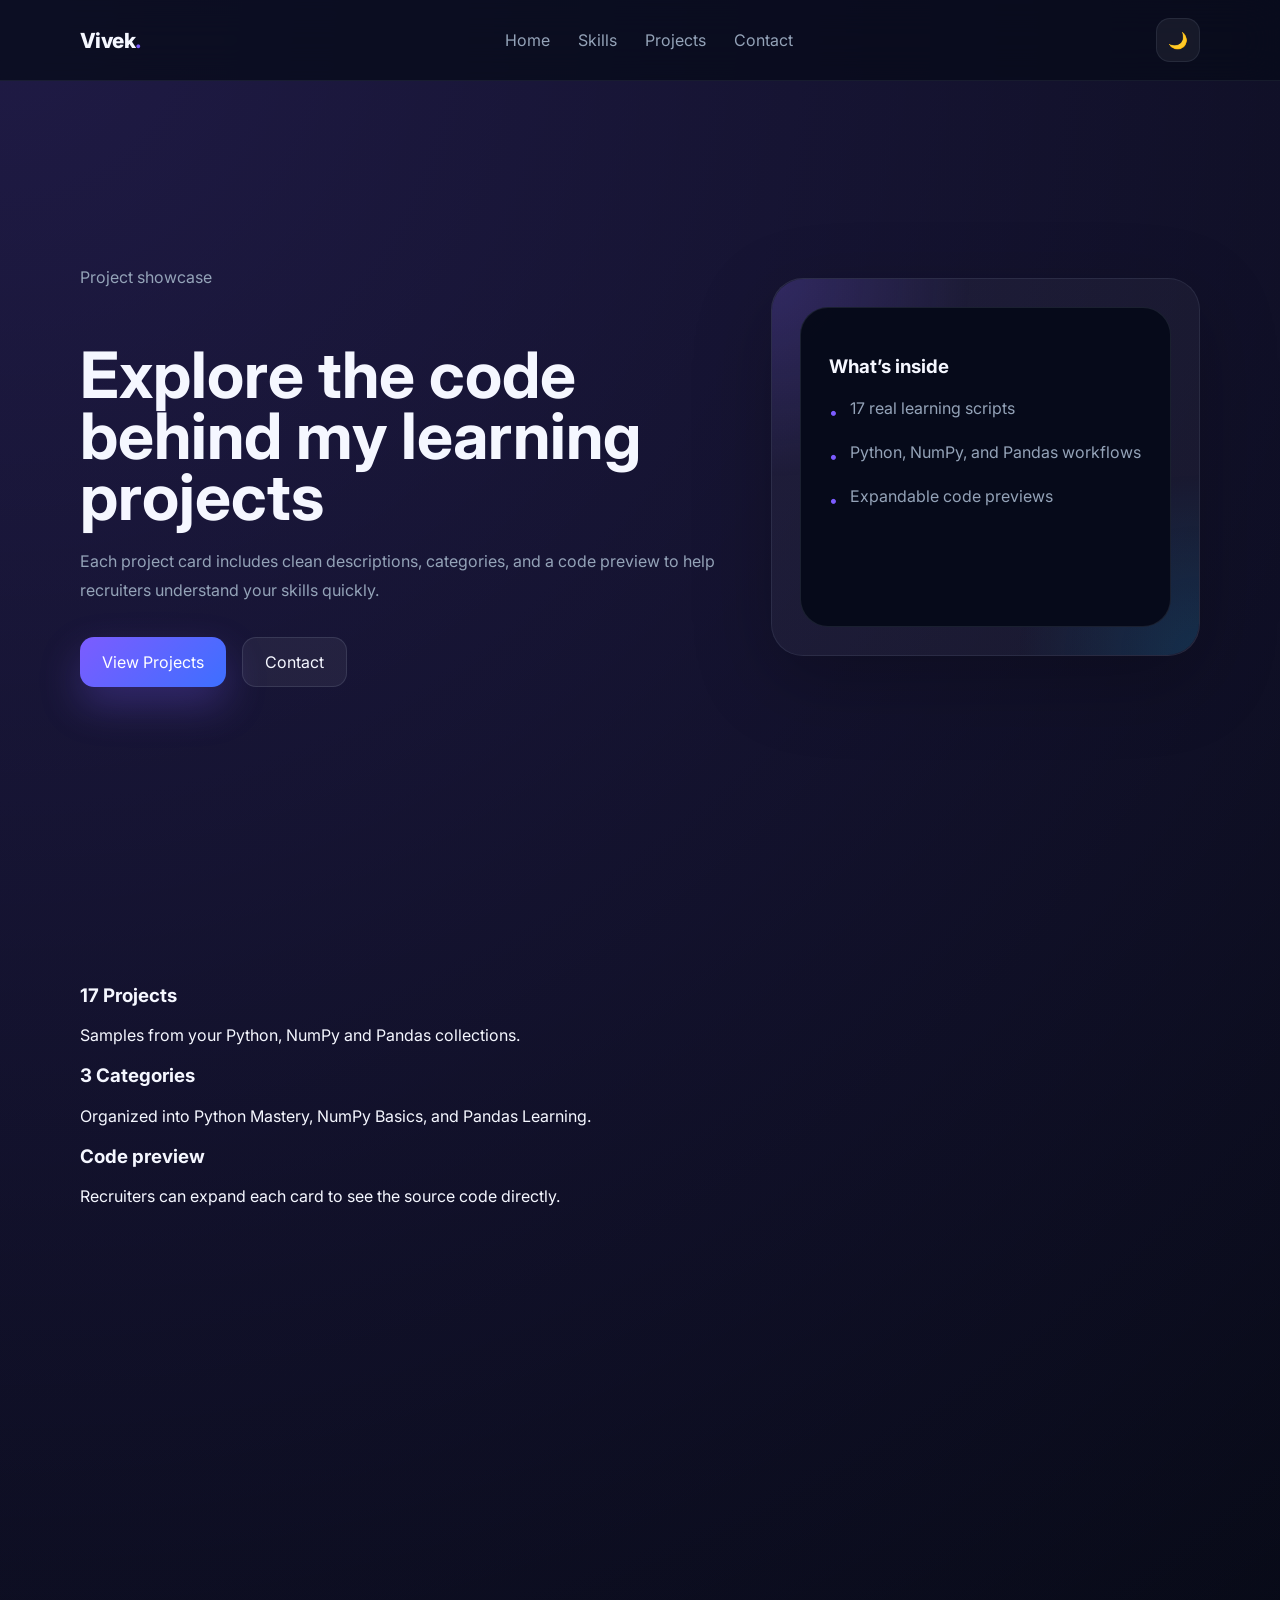
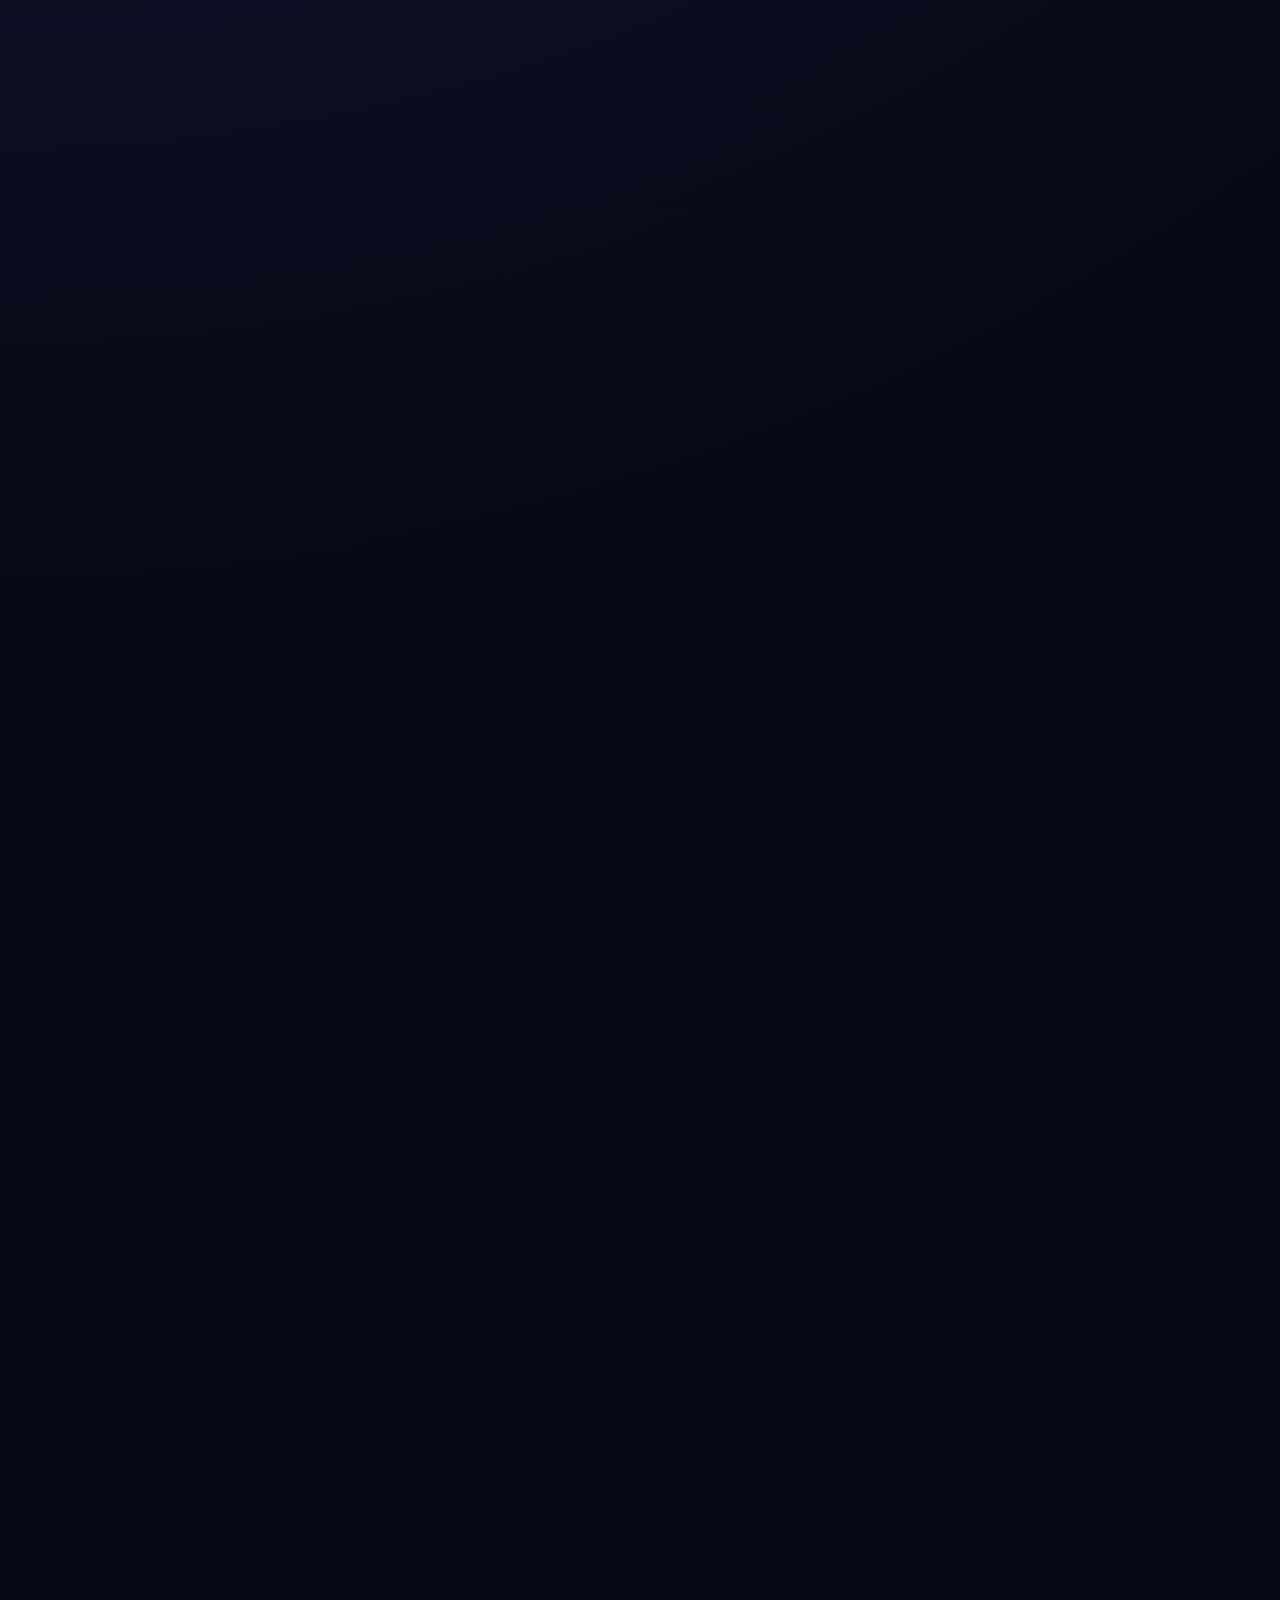
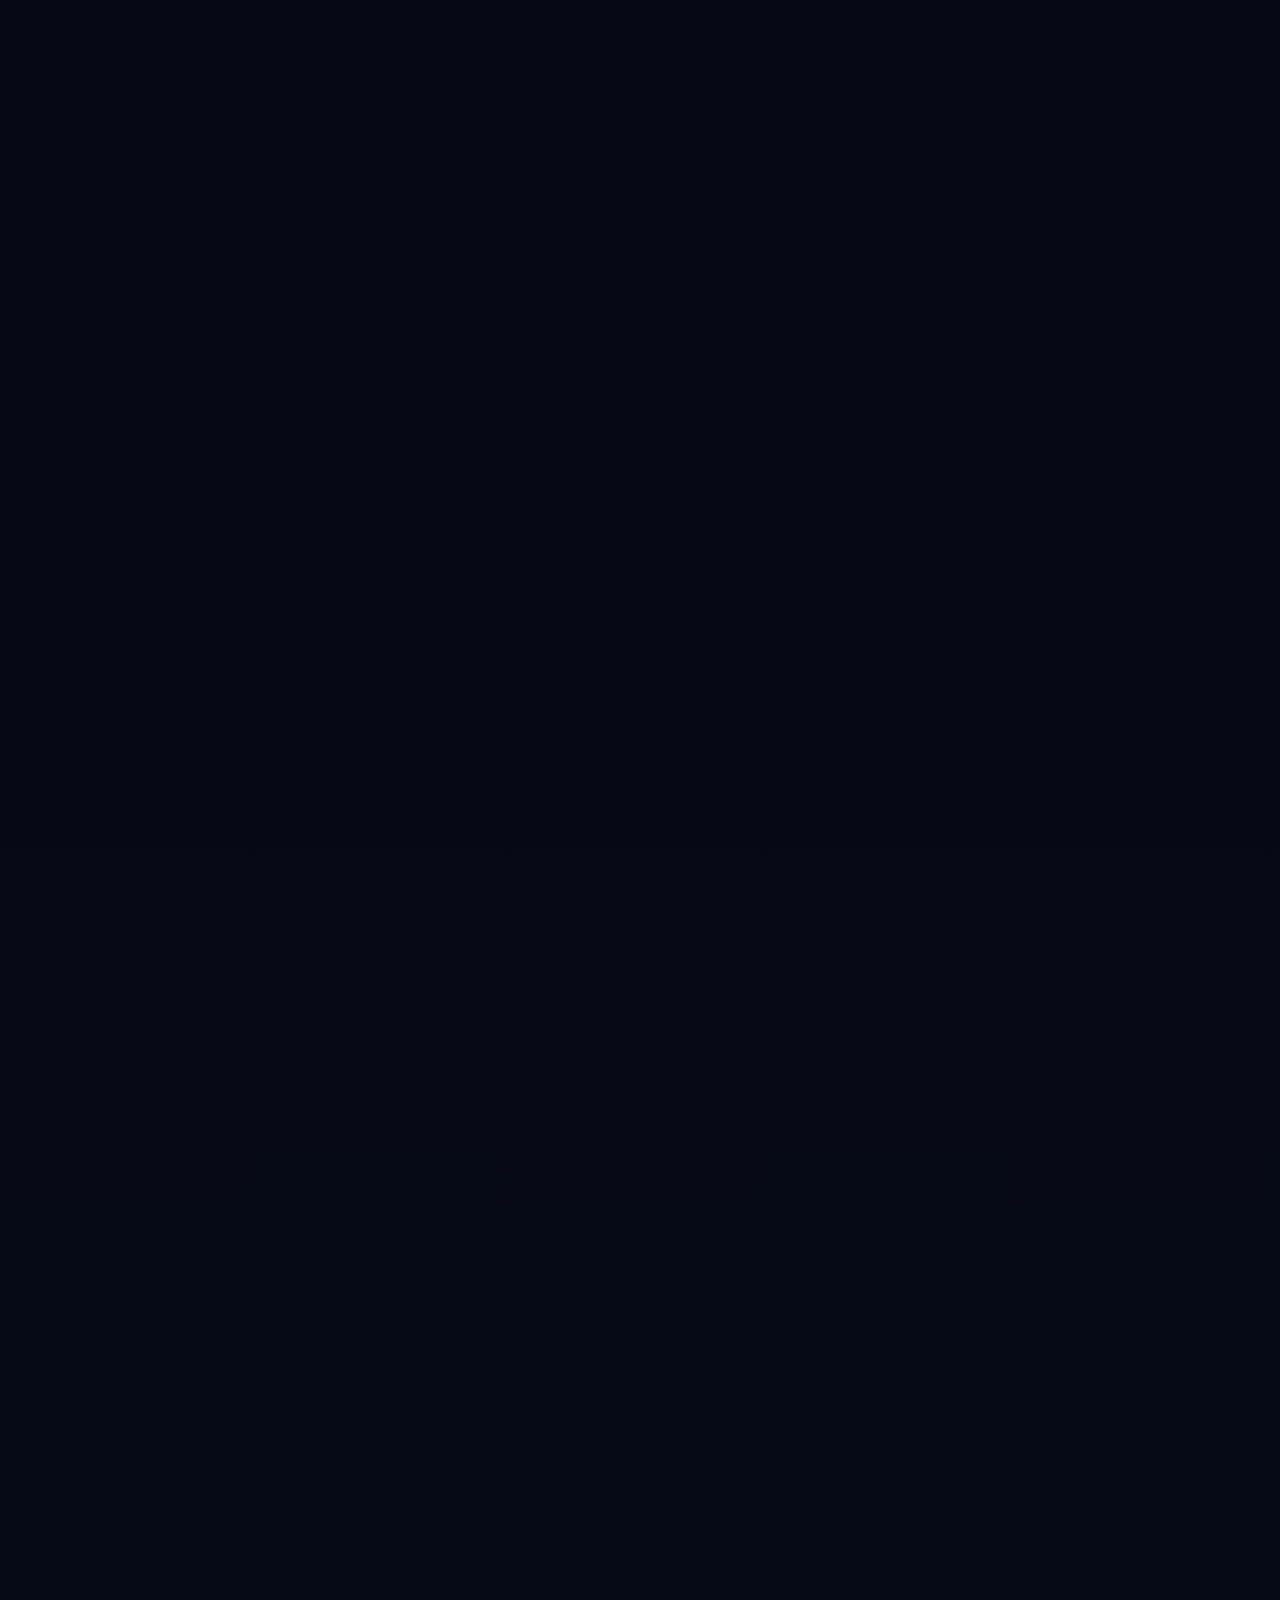
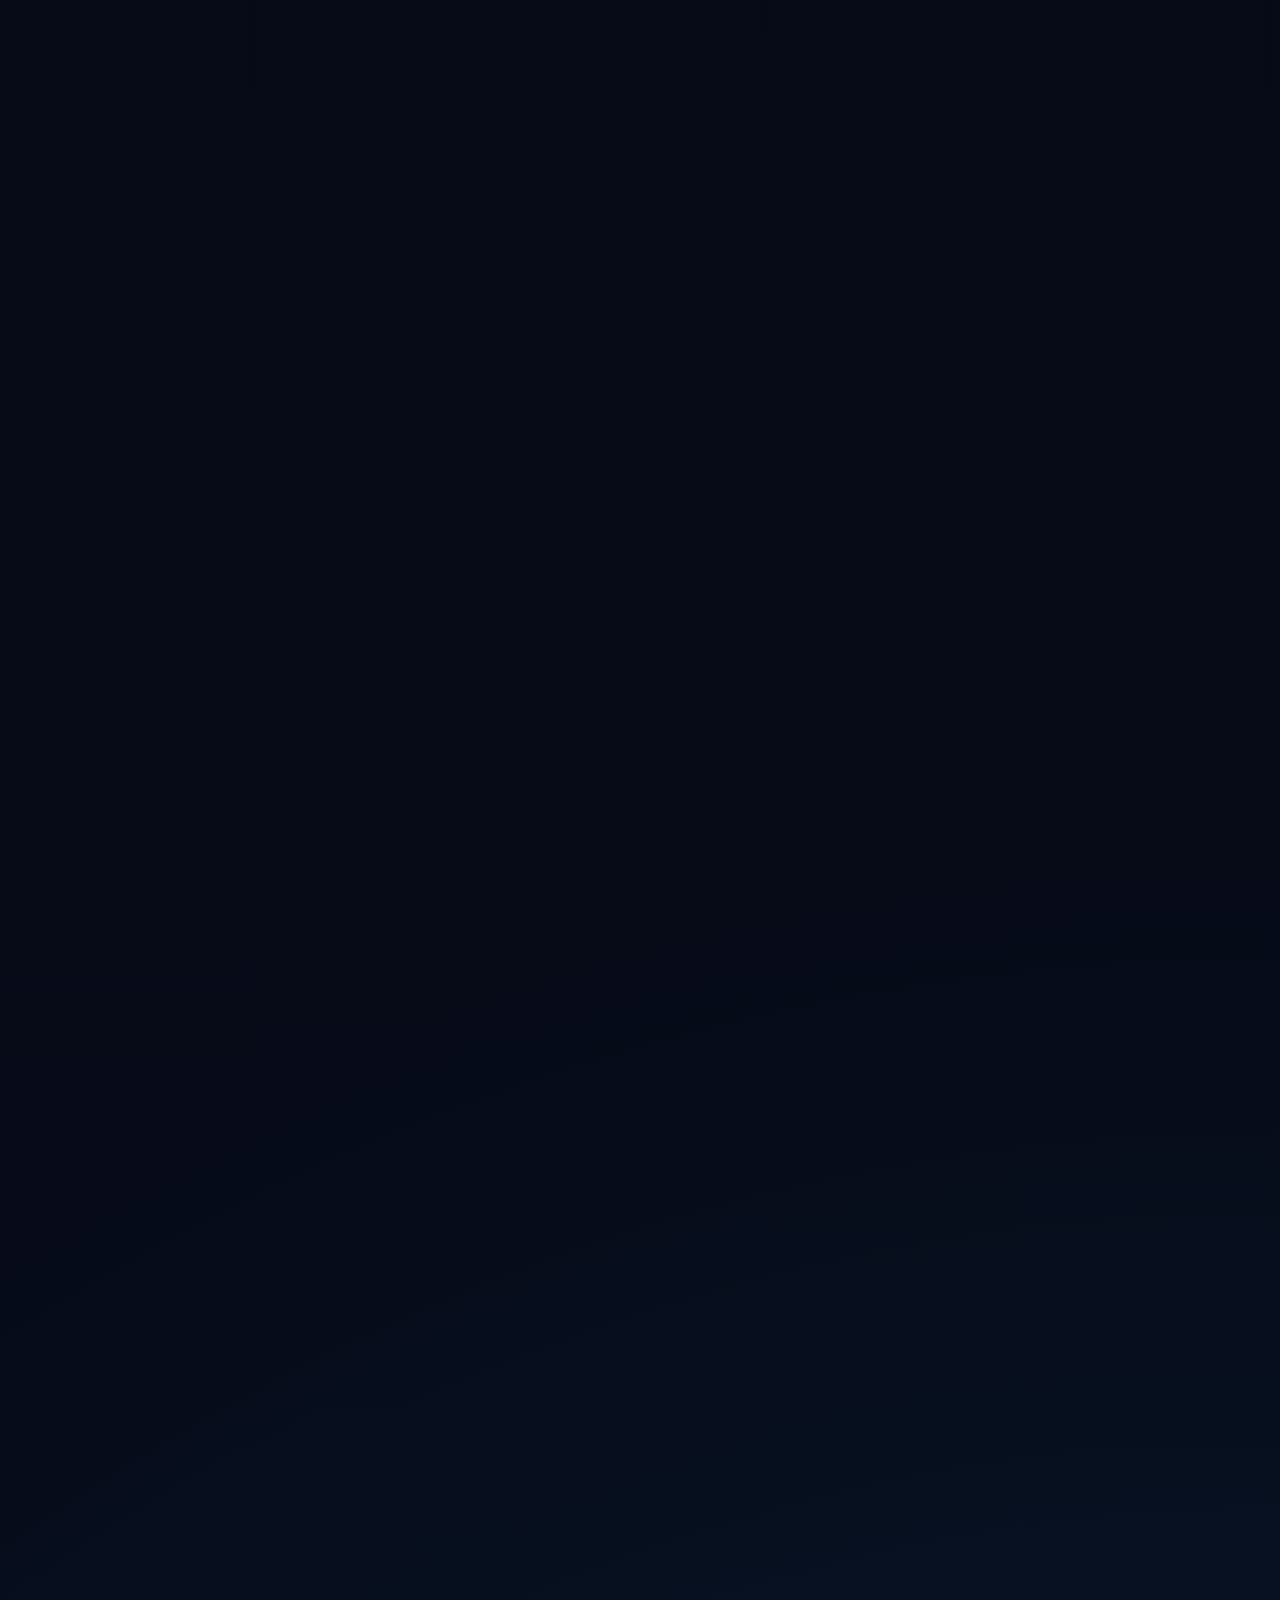
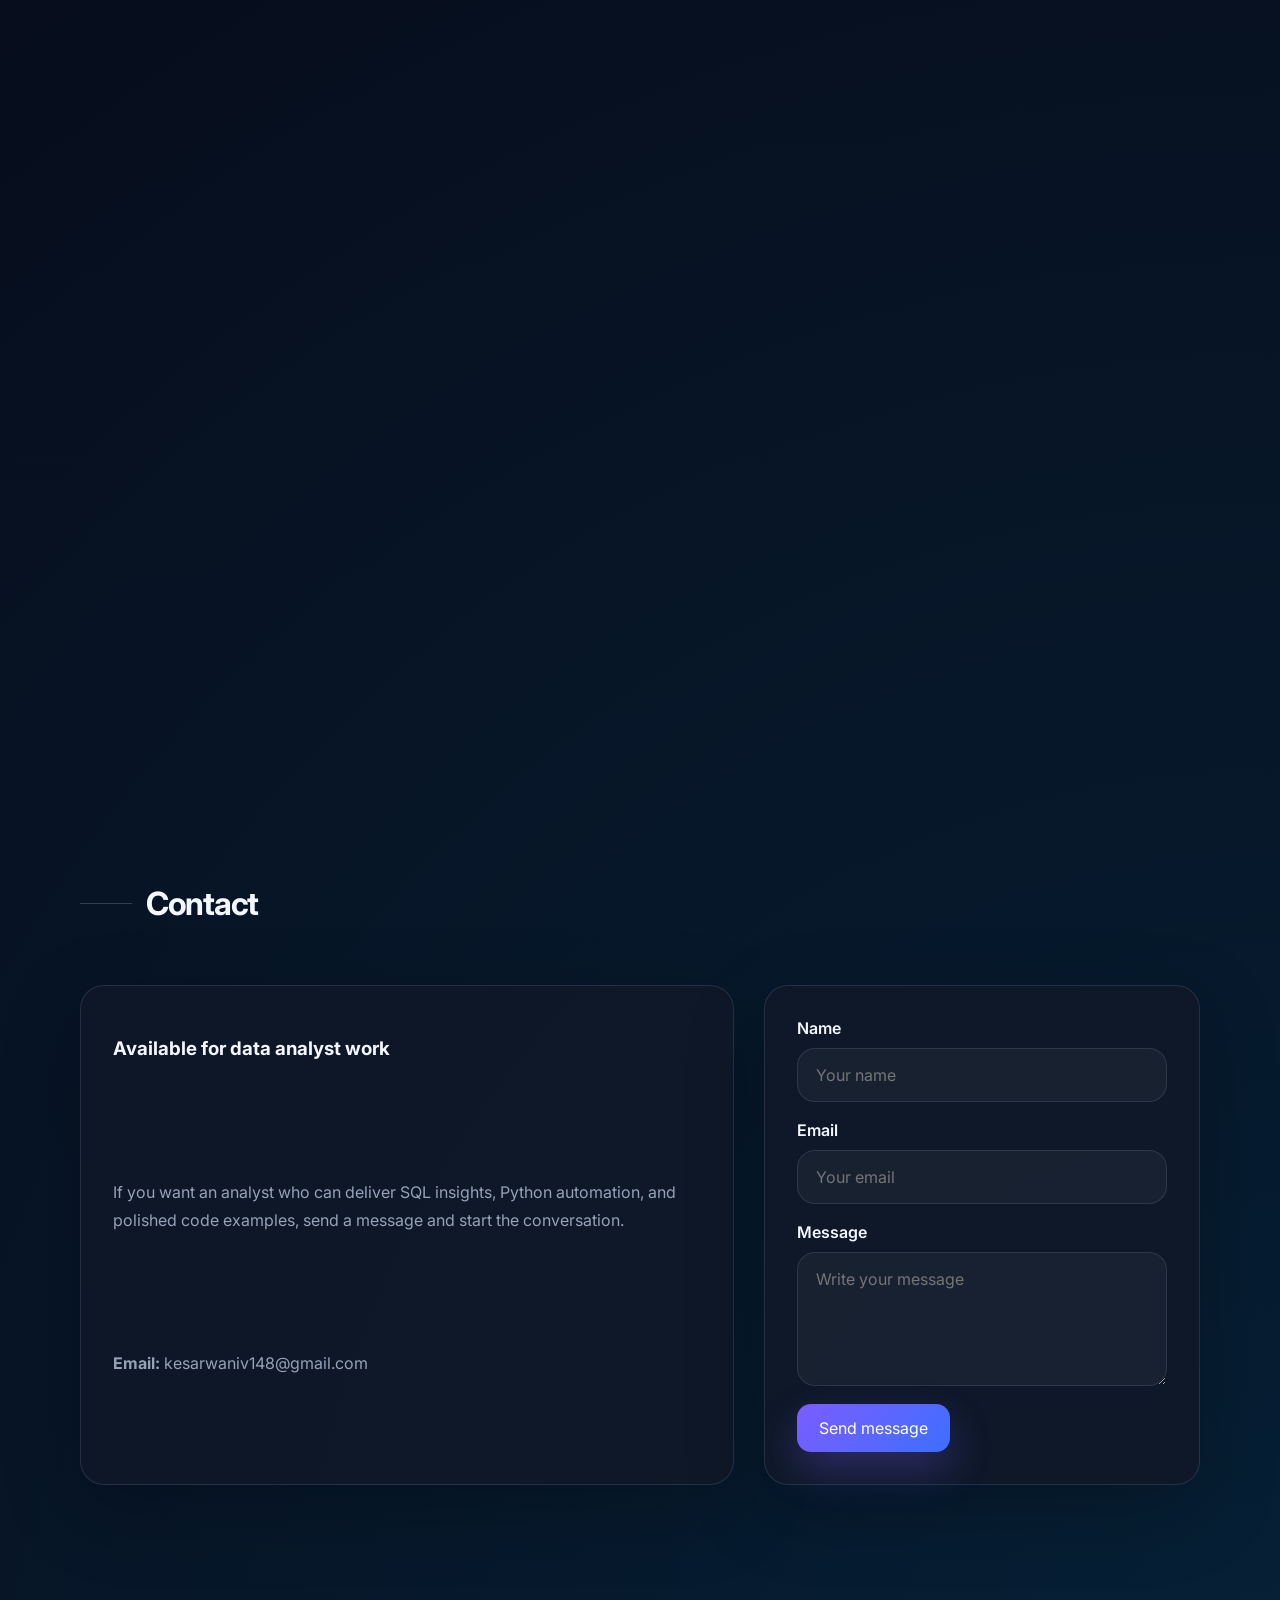
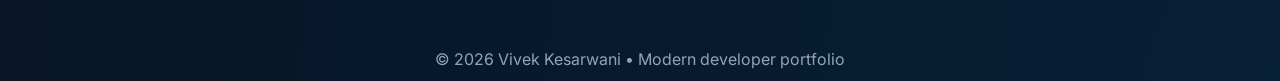
==== commit be0d3aef: "Add files via upload" ====
--- a/projects.html
+++ b/projects.html
@@ -1,849 +1,124 @@
 <!DOCTYPE html>
 <html lang="en">
 <head>
-<meta charset="UTF-8">
-<meta name="viewport" content="width=device-width, initial-scale=1.0">
-<title>Projects | Vivek Kesarwani</title>
-
-<style>
-* {
-  margin: 0;
-  padding: 0;
-  box-sizing: border-box;
-  scroll-behavior: smooth;
-}
-body {
-  font-family: 'Segoe UI', sans-serif;
-  background: #020617;
-  color: white;
-}
-nav {
-  display: flex;
-  justify-content: space-between;
-  padding: 20px 50px;
-  position: sticky;
-  top: 0;
-  background: rgba(2,6,23,0.96);
-  z-index: 10;
-}
-nav h2 {
-  color: cyan;
-}
-nav a {
-  color: #94a3b8;
-  margin-left: 20px;
-  text-decoration: none;
-}
-nav a:hover {
-  color: cyan;
-}
-.header {
-  text-align: center;
-  padding: 90px 20px 30px;
-}
-.header h1 {
-  font-size: 3rem;
-  color: cyan;
-}
-.header p {
-  color: #94a3b8;
-  margin-top: 12px;
-  max-width: 700px;
-  margin-left: auto;
-  margin-right: auto;
-  line-height: 1.8;
-}
-.section {
-  padding: 50px 50px;
-}
-.section h2 {
-  margin-bottom: 25px;
-}
-.filter-bar {
-  display: flex;
-  flex-wrap: wrap;
-  gap: 12px;
-  margin-bottom: 30px;
-  align-items: center;
-}
-.filter-bar button {
-  padding: 10px 18px;
-  border: 1px solid #334155;
-  background: transparent;
-  color: #cbd5e1;
-  border-radius: 999px;
-  cursor: pointer;
-  transition: background 0.2s ease, color 0.2s ease;
-}
-.filter-bar button.active,
-.filter-bar button:hover {
-  background: cyan;
-  color: #020617;
-  border-color: cyan;
-}
-.filter-bar input {
-  margin-left: auto;
-  padding: 12px 16px;
-  border-radius: 999px;
-  border: 1px solid #334155;
-  background: #020617;
-  color: white;
-  min-width: 220px;
-}
-.project-list {
-  display: grid;
-  gap: 22px;
-}
-.project-card {
-  background: #0f172a;
-  padding: 24px;
-  border-radius: 20px;
-  border: 1px solid #334155;
-  transition: transform 0.3s ease, box-shadow 0.3s ease;
-}
-.project-card:hover {
-  transform: translateY(-5px);
-  box-shadow: 0 0 22px rgba(6, 182, 212, 0.22);
-}
-.project-card h3 {
-  margin-bottom: 10px;
-  color: cyan;
-}
-.project-card p {
-  color: #cbd5e1;
-  line-height: 1.8;
-}
-.project-meta {
-  margin-top: 16px;
-  display: flex;
-  flex-wrap: wrap;
-  gap: 12px;
-}
-.project-tag,
-.project-file {
-  background: rgba(56, 189, 248, 0.08);
-  color: #e2e8f0;
-  padding: 8px 12px;
-  border-radius: 999px;
-  font-size: 0.9rem;
-}
-.details {
-  margin-top: 18px;
-  max-height: 0;
-  overflow: hidden;
-  transition: max-height 0.3s ease;
-}
-.details.open {
-  max-height: 900px;
-}
-.details ul {
-  margin-top: 14px;
-  list-style: none;
-  padding-left: 0;
-}
-.details li {
-  color: #94a3b8;
-  margin-bottom: 10px;
-}
-.code-block {
-  margin-top: 20px;
-  background: #020617;
-  border: 1px solid #334155;
-  padding: 18px;
-  border-radius: 18px;
-  overflow-x: auto;
-  max-height: 360px;
-}
-.code-block code {
-  display: block;
-  white-space: pre;
-  font-family: 'Courier New', monospace;
-  color: #e2e8f0;
-  line-height: 1.45;
-}
-.toggle-button {
-  margin-top: 18px;
-  padding: 10px 18px;
-  border: 1px solid cyan;
-  background: transparent;
-  color: cyan;
-  border-radius: 999px;
-  cursor: pointer;
-}
-.stats {
-  display: grid;
-  grid-template-columns: repeat(auto-fit, minmax(220px, 1fr));
-  gap: 18px;
-  margin-bottom: 40px;
-}
-.stat-card {
-  background: #08101f;
-  border-radius: 18px;
-  border: 1px solid #334155;
-  padding: 22px;
-}
-.stat-card h3 {
-  color: cyan;
-  margin-bottom: 10px;
-}
-.stat-card p {
-  color: #94a3b8;
-  line-height: 1.7;
-}
-.back-link {
-  display: inline-block;
-  margin-top: 30px;
-  padding: 12px 24px;
-  background: cyan;
-  color: #020617;
-  border-radius: 8px;
-  text-decoration: none;
-  font-weight: bold;
-}
-footer {
-  text-align: center;
-  padding: 24px;
-  color: #64748b;
-}
-@media (max-width: 720px) {
-  nav {
-    flex-direction: column;
-    align-items: flex-start;
-  }
-  .filter-bar input {
-    width: 100%;
-    margin-left: 0;
-  }
-}
-</style>
+  <meta charset="UTF-8">
+  <meta name="viewport" content="width=device-width, initial-scale=1.0">
+  <title>Projects | Vivek Kesarwani</title>
+  <link rel="preconnect" href="https://fonts.googleapis.com">
+  <link rel="preconnect" href="https://fonts.gstatic.com" crossorigin>
+  <link href="https://fonts.googleapis.com/css2?family=Inter:wght@400;500;600;700;800&display=swap" rel="stylesheet">
+  <link rel="stylesheet" href="styles.css">
 </head>
-<body>
-<nav>
-  <h2>VK.</h2>
-  <div>
-    <a href="index.html">Home</a>
-    <a href="index.html#skills">Skills</a>
-    <a href="projects.html">Projects</a>
-    <a href="index.html#contact">Contact</a>
-  </div>
-</nav>
-
-<section class="header">
-  <h1>Interactive Python Projects</h1>
-  <p>Browse every project and lesson from your learning workspace with filters, search, and expandable details.</p>
-</section>
-
-<section class="section">
-  <div class="stats">
-    <div class="stat-card">
-      <h3>17 Python & data scripts</h3>
-      <p>Each file is represented as a project lesson you can explore on this page.</p>
-    </div>
-    <div class="stat-card">
-      <h3>3 Learning paths</h3>
-      <p>Organized into Python Mastery, NumPy Basics, and Pandas Learning categories.</p>
-    </div>
-    <div class="stat-card">
-      <h3>Search + filter</h3>
-      <p>Instantly find the project you want by keyword, category, or topic.</p>
-    </div>
+<body data-page="projects">
+  <div class="page-loader" id="page-loader">
+    <div class="loader-ring"></div>
   </div>
 
-  <div class="filter-bar">
-    <button class="filter-button active" data-filter="all">All</button>
-    <button class="filter-button" data-filter="Python Mastery">Python Mastery</button>
-    <button class="filter-button" data-filter="NumPy Basics">NumPy Basics</button>
-    <button class="filter-button" data-filter="Pandas Learning">Pandas Learning</button>
-    <input id="search" type="search" placeholder="Search by topic or file name...">
-  </div>
+  <header class="site-header reveal">
+    <div class="nav-container">
+      <a class="brand" href="index.html">Vivek<span class="brand-highlight">.</span></a>
+      <nav class="nav-links">
+        <a href="index.html">Home</a>
+        <a href="index.html#skills">Skills</a>
+        <a href="projects.html">Projects</a>
+        <a href="index.html#contact">Contact</a>
+      </nav>
+      <div class="nav-actions">
+        <button id="theme-toggle" class="theme-toggle" aria-label="Toggle theme">☀️</button>
+        <button class="mobile-menu-btn" aria-label="Toggle menu">☰</button>
+      </div>
+    </div>
+    <div class="mobile-menu" id="mobile-menu">
+      <a href="index.html">Home</a>
+      <a href="index.html#skills">Skills</a>
+      <a href="projects.html">Projects</a>
+      <a href="index.html#contact">Contact</a>
+    </div>
+  </header>
 
-  <div class="project-list" id="project-list"></div>
-  <a class="back-link" href="index.html">Back to Portfolio</a>
-</section>
+  <main class="main-content">
+    <section class="hero section">
+      <div class="hero-grid">
+        <div class="hero-content reveal">
+          <p class="eyebrow">Project showcase</p>
+          <h1>Explore the code behind my learning projects</h1>
+          <p>Each project card includes clean descriptions, categories, and a code preview to help recruiters understand your skills quickly.</p>
+          <div class="hero-cta">
+            <a class="btn" href="#project-grid">View Projects</a>
+            <a class="btn-secondary" href="#contact">Contact</a>
+          </div>
+        </div>
+        <div class="hero-visual reveal">
+          <div class="hero-glow"></div>
+          <div class="hero-card">
+            <h3>What’s inside</h3>
+            <ul>
+              <li>17 real learning scripts</li>
+              <li>Python, NumPy, and Pandas workflows</li>
+              <li>Expandable code previews</li>
+            </ul>
+          </div>
+        </div>
+      </div>
+    </section>
 
-<footer>
-  © 2026 Vivek Kesarwani
-</footer>
+    <section class="section stats-section reveal">
+      <div class="stats">
+        <div class="stat-card">
+          <h3>17 Projects</h3>
+          <p>Samples from your Python, NumPy and Pandas collections.</p>
+        </div>
+        <div class="stat-card">
+          <h3>3 Categories</h3>
+          <p>Organized into Python Mastery, NumPy Basics, and Pandas Learning.</p>
+        </div>
+        <div class="stat-card">
+          <h3>Code preview</h3>
+          <p>Recruiters can expand each card to see the source code directly.</p>
+        </div>
+      </div>
+    </section>
 
-<script>
-const projects = [
-  { title: 'Python Introduction', category: 'Python Mastery', file: '01_python_introduction.py', description: 'Start your Python journey with variables, input, and core syntax.', tags: ['Beginner', 'Syntax'], code: `"""Introduction to Python for beginners."""
+    <section class="section projects-preview" id="project-grid">
+      <div class="section-title">
+        <h2>Project gallery</h2>
+      </div>
+      <div class="project-grid"></div>
+    </section>
 
-print("Hello, Python!")
+    <section class="section contact" id="contact">
+      <div class="section-title">
+        <h2>Contact</h2>
+      </div>
+      <div class="contact-grid reveal">
+        <div class="contact-card">
+          <h3>Available for data analyst work</h3>
+          <p>If you want an analyst who can deliver SQL insights, Python automation, and polished code examples, send a message and start the conversation.</p>
+          <p><strong>Email:</strong> kesarwaniv148@gmail.com</p>
+        </div>
+        <form class="contact-form contact-card" action="mailto:kesarwaniv148@gmail.com" method="post" enctype="text/plain">
+          <div class="contact-field">
+            <label for="name">Name</label>
+            <input id="name" name="name" type="text" placeholder="Your name" required>
+          </div>
+          <div class="contact-field">
+            <label for="email">Email</label>
+            <input id="email" name="email" type="email" placeholder="Your email" required>
+          </div>
+          <div class="contact-field">
+            <label for="message">Message</label>
+            <textarea id="message" name="message" rows="5" placeholder="Write your message" required></textarea>
+          </div>
+          <button class="btn" type="submit">Send message</button>
+        </form>
+      </div>
+    </section>
+  </main>
 
-# Comments in Python
-# This is a single-line comment.
+  <footer>
+    © 2026 Vivek Kesarwani • Modern developer portfolio
+  </footer>
 
-"""This is a
-multiline comment or docstring."""
-
-# Basic math and print statements
-print("2 + 3 =", 2 + 3)
-print("Python supports strings, numbers, and easy output.")` },
-  { title: 'Variables & Data Types', category: 'Python Mastery', file: '02_variables_data_types.py', description: 'Explore strings, numbers, lists, tuples, and how Python stores data.', tags: ['Data types', 'Basics'], code: `"""Python variables and data types."""
-
-# Variables and assignment
-name = "Vivek"
-age = 20
-pi = 3.14159
-
-# Basic types
-print("Name:", name)
-print("Age:", age)
-print("Pi:", pi)
-
-# Type conversions
-print("Type of name:", type(name))
-print("Type of age:", type(age))
-print("Type of pi:", type(pi))
-
-# Strings and formatting
-message = "Hello, {}! You are {} years old.".format(name, age)
-print(message)` },
-  { title: 'Control Flow', category: 'Python Mastery', file: '03_control_flow.py', description: 'Practice if statements, loops, and logic to build program flow.', tags: ['Logic', 'Loops'], code: `"""Control flow with conditionals and loops."""
-
-# Conditional statements
-score = 85
-if score >= 90:
-    grade = "A"
-elif score >= 75:
-    grade = "B"
-else:
-    grade = "C"
-
-print(f"Score: \${score}, Grade: \${grade}")
-
-# For loop
-for i in range(1, 6):
-    print("Number", i)
-
-# While loop
-count = 3
-while count > 0:
-    print("Countdown:", count)
-    count -= 1` },
-  { title: 'Functions & Modules', category: 'Python Mastery', file: '04_functions_modules.py', description: 'Learn to organize code with functions, imports, and reusable modules.', tags: ['Functions', 'Modularity'], code: `"""Functions and modules in Python."""
-
-# Define a function
-
-def greet(name):
-    return f"Hello, \${name}!"
-
-print(greet("Vivek"))
-
-# Function with default argument
-
-def power(base, exponent=2):
-    return base ** exponent
-
-print("3 squared =", power(3))
-print("2 cubed =", power(2, 3))
-
-# Import a built-in module
-import math
-print("Square root of 16:", math.sqrt(16))` },
-  { title: 'Collections & File I/O', category: 'Python Mastery', file: '05_collections_file_io.py', description: 'Work with lists, dictionaries, and file read/write operations.', tags: ['Files', 'Collections'], code: `"""Collections and file I/O in Python."""
-
-# Lists
-fruits = ["apple", "banana", "cherry"]
-fruits.append("date")
-print("List of fruits:", fruits)
-
-# Tuples
-coordinates = (10, 20)
-print("Coordinates tuple:", coordinates)
-
-# Dictionary
-student = {"name": "Vivek", "age": 20, "city": "Delhi"}
-print("Student dictionary:", student)
-print("Student name:", student["name"])
-
-# Set
-unique_numbers = {1, 2, 2, 3, 4}
-print("Unique numbers set:", unique_numbers)
-
-# File input/output
-with open("sample_text.txt", "w", encoding="utf-8") as file:
-    file.write("This is a sample file for Python learning.\n")
-
-with open("sample_text.txt", "r", encoding="utf-8") as file:
-    content = file.read()
-    print("File content:\n", content)` },
-  { title: 'Object-Oriented Programming', category: 'Python Mastery', file: '06_oop.py', description: 'Understand classes, objects, and encapsulation in Python.', tags: ['OOP', 'Classes'], code: `"""Object-oriented programming in Python."""
-
-class Animal:
-    def __init__(self, name):
-        self.name = name
-
-    def speak(self):
-        return f"\${self.name} makes a sound."
-
-
-class Dog(Animal):
-    def speak(self):
-        return f"\${self.name} says woof!"
-
-
-pet = Dog("Buddy")
-print(pet.speak())
-print("Pet name:", pet.name)` },
-  { title: 'Exceptions & Context Managers', category: 'Python Mastery', file: '07_exceptions_context.py', description: 'Handle errors and manage resources cleanly with try/except and with statements.', tags: ['Errors', 'Context managers'], code: `"""Error handling and context managers."""
-
-try:
-    value = int("abc")
-except ValueError as error:
-    print("Caught a ValueError:", error)
-else:
-    print("Conversion succeeded:", value)
-finally:
-    print("This block always runs.")
-
-# Context manager for files
-with open("sample_text.txt", "r", encoding="utf-8") as file:
-    print("Read from file in context manager:")
-    print(file.read())` },
-  { title: 'Modules, Packages & Virtualenv', category: 'Python Mastery', file: '08_modules_packages_virtualenv.py', description: 'Set up Python packages and isolated environments for project work.', tags: ['Packaging', 'Environment'], code: `"""Python modules, packages, and virtual environment notes."""
-
-# Built-in module usage
-import os
-import sys
-
-print("Current working directory:", os.getcwd())
-print("Python executable:", sys.executable)
-
-# Create a package structure example (not executed here)
-# package_name/
-#   __init__.py
-#   module.py
-
-print("Use virtual environments to isolate projects.")
-print("Create one with: python -m venv env")
-print("Activate it and install dependencies inside the environment.")` },
-  { title: 'Advanced Python Features', category: 'Python Mastery', file: '09_advanced_features.py', description: 'Use list comprehensions, lambda functions, and other advanced Python patterns.', tags: ['Advanced', 'Patterns'], code: `"""Advanced Python features for more experienced learners."""
-
-# List comprehension
-squares = [x * x for x in range(1, 6)]
-print("Squares:", squares)
-
-# Generator expression and generator function
-simple_generator = (x * 2 for x in range(5))
-print("Generator values:", list(simple_generator))
-
-
-def countdown(n):
-    while n > 0:
-        yield n
-        n -= 1
-
-for value in countdown(3):
-    print("Countdown value:", value)
-
-# Decorator example
-
-def uppercase(func):
-    def wrapper(text):
-        return func(text).upper()
-    return wrapper
-
-
-@uppercase
-def greet(text):
-    return f"Hello, \${text}"
-
-print(greet("Vivek"))` },
-  { title: 'Practice Projects', category: 'Python Mastery', file: '10_practice_projects.py', description: 'Apply learned skills to practice projects that reinforce Python fundamentals.', tags: ['Practice', 'Projects'], code: `"""Practice mini projects for Python learners."""
-
-# Project 1: Simple number guessing game
-import random
-
-number = random.randint(1, 10)
-guess = None
-tries = 0
-
-while guess != number:
-    guess = int(input("Guess a number between 1 and 10: "))
-    tries += 1
-    if guess < number:
-        print("Too low.")
-    elif guess > number:
-        print("Too high.")
-    else:
-        print(f"Correct! You guessed it in \${tries} tries.")
-
-# Project 2: Dictionary of student scores
-student_scores = {
-    "Alice": 85,
-    "Bob": 78,
-    "Charlie": 92,
-}
-print("Student scores:", student_scores)
-print("Average score:", sum(student_scores.values()) / len(student_scores))` },
-  { title: 'NumPy Introduction', category: 'NumPy Basics', file: '01_numpy_introduction.py', description: 'Explore NumPy arrays and why they are essential for numerical computing.', tags: ['NumPy', 'Arrays'], code: `"""NumPy introduction for beginners."""
-
-import numpy as np
-
-print("NumPy version:", np.__version__)
-
-# NumPy arrays are the core data structure for numeric computing.
-python_list = [1, 2, 3, 4, 5]
-numpy_array = np.array(python_list)
-
-print("Python list:", python_list)
-print("NumPy array:", numpy_array)
-print("Type of numpy_array:", type(numpy_array))
-print("Array dtype:", numpy_array.dtype)
-print("Array shape:", numpy_array.shape)` },
-  { title: 'Array Creation', category: 'NumPy Basics', file: '02_array_creation.py', description: 'Create arrays with different shapes, values, and initialization methods.', tags: ['Arrays', 'Creation'], code: `"""Array creation examples in NumPy."""
-
-import numpy as np
-
-# From Python lists
-arr1 = np.array([10, 20, 30, 40])
-arr2 = np.array([[1, 2, 3], [4, 5, 6]])
-
-print("arr1:", arr1)
-print("arr1 shape:", arr1.shape)
-print("arr2:\n", arr2)
-print("arr2 shape:", arr2.shape)
-
-# Special arrays
-zeros = np.zeros((2, 3))
-ones = np.ones((3, 2))
-full = np.full((2, 2), 7)
-identity = np.eye(4)
-
-print("zeros:\n", zeros)
-print("ones:\n", ones)
-print("full:\n", full)
-print("identity matrix:\n", identity)
-
-# Create arrays with ranges and linearly spaced values
-range_arr = np.arange(0, 10, 2)
-linear = np.linspace(0, 1, 5)
-
-print("arange 0-8 step 2:", range_arr)
-print("linspace 0-1 with 5 values:", linear)` },
-  { title: 'Indexing & Slicing', category: 'NumPy Basics', file: '03_array_indexing_slicing.py', description: 'Select, slice, and reshape arrays for efficient data extraction.', tags: ['Indexing', 'Slicing'], code: `"""Indexing and slicing examples in NumPy."""
-
-import numpy as np
-
-arr = np.array([[10, 20, 30], [40, 50, 60], [70, 80, 90]])
-
-print("Original array:\n", arr)
-print("Element at row 0, col 1:", arr[0, 1])
-print("First row:", arr[0])
-print("Second column:\n", arr[:, 1])
-print("Subarray row 0-1, col 1-2:\n", arr[0:2, 1:3])
-
-# Boolean indexing
-mask = arr > 50
-print("Mask for values > 50:\n", mask)
-print("Values > 50:", arr[mask])
-
-# Modify a slice and observe behavior
-slice_view = arr[1:, 1:]
-slice_view[0, 0] = 555
-print("Modified slice:\n", slice_view)
-print("Original array after modifying view:\n", arr)` },
-  { title: 'Array Operations', category: 'NumPy Basics', file: '04_array_operations.py', description: 'Perform elementwise calculations, broadcasting, and arithmetic with arrays.', tags: ['Operations', 'Broadcasting'], code: `"""Basic array operations in NumPy."""
-
-import numpy as np
-
-arr1 = np.array([1, 2, 3, 4])
-arr2 = np.array([10, 20, 30, 40])
-
-print("arr1:", arr1)
-print("arr2:", arr2)
-
-print("Addition:", arr1 + arr2)
-print("Subtraction:", arr2 - arr1)
-print("Multiplication:", arr1 * 2)
-print("Division:", arr2 / 2)
-print("Square:", arr1 ** 2)
-
-# Elementwise operations with 2D arrays
-A = np.array([[1, 2], [3, 4]])
-B = np.array([[10, 20], [30, 40]])
-print("A:\n", A)
-print("B:\n", B)
-print("A + B:\n", A + B)
-print("A * B (elementwise):\n", A * B)
-
-# Matrix multiplication
-print("A dot B:\n", A.dot(B))
-print("A @ B:\n", A @ B)
-
-# Broadcasting example
-C = np.array([1, 2, 3])
-D = np.array([[10], [20], [30]])
-print("Broadcast C + D:\n", C + D)` },
-  { title: 'Statistical Functions', category: 'NumPy Basics', file: '05_statistical_functions.py', description: 'Compute mean, median, standard deviation, and other statistics in NumPy.', tags: ['Statistics', 'Analysis'], code: `"""Statistical and summary functions in NumPy."""
-
-import numpy as np
-
-arr = np.array([[5, 10, 15], [20, 25, 30], [35, 40, 45]])
-
-print("Array:\n", arr)
-print("Sum of all values:", arr.sum())
-print("Minimum value:", arr.min())
-print("Maximum value:", arr.max())
-print("Mean value:", arr.mean())
-print("Median value:", np.median(arr))
-print("Standard deviation:", arr.std())
-print("Variance:", arr.var())
-
-print("Sum by column:", arr.sum(axis=0))
-print("Sum by row:", arr.sum(axis=1))` },
-  { title: 'Random Arrays', category: 'NumPy Basics', file: '06_random_arrays.py', description: 'Generate random data and use NumPy for simulation and sampling.', tags: ['Random', 'Sampling'], code: `"""Generating random arrays with NumPy."""
-
-import numpy as np
-
-# Random values between 0 and 1
-random_float = np.random.rand(3, 4)
-print("Random floats 3x4:\n", random_float)
-
-# Random integers in a range
-random_int = np.random.randint(0, 10, size=(3, 3))
-print("Random integers 3x3:\n", random_int)
-
-# Random normal distribution
-normal_data = np.random.randn(5)
-print("Random normal values:", normal_data)
-
-# Shuffle an array
-original = np.arange(1, 11)
-shuffled = original.copy()
-np.random.shuffle(shuffled)
-print("Original:", original)
-print("Shuffled:", shuffled)` },
-  { title: 'Practice Examples', category: 'NumPy Basics', file: '07_practice_examples.py', description: 'Practice NumPy through guided examples that strengthen your array skills.', tags: ['Practice', 'Examples'], code: `"""Practice examples combining NumPy basics."""
-
-import numpy as np
-
-# Example 1: Create a 3x3 array and compute the row sums
-arr = np.array([[2, 4, 6], [1, 3, 5], [7, 8, 9]])
-print("Array:\n", arr)
-print("Row sums:", arr.sum(axis=1))
-print("Column sums:", arr.sum(axis=0))
-
-# Example 2: Find values greater than 5
-greater_than_five = arr[arr > 5]
-print("Values greater than 5:", greater_than_five)
-
-# Example 3: Reshape and transpose
-reshaped = np.arange(12).reshape(3, 4)
-print("Reshaped 3x4 array:\n", reshaped)
-print("Transposed:\n", reshaped.T)
-
-# Example 4: Use boolean masks to replace values
-mask = reshaped % 2 == 0
-reshaped[mask] = -1
-print("Replace even values with -1:\n", reshaped)` },
-  { title: 'Pandas Introduction', category: 'Pandas Learning', file: '01_pandas_introduction.py', description: 'Learn the core concepts of Pandas for structured data analysis.', tags: ['Pandas', 'DataFrame'], code: `"""Pandas introduction for beginners."""
-
-import pandas as pd
-
-print("pandas version:", pd.__version__)
-
-# Create a simple Series
-series = pd.Series([10, 20, 30, 40])
-print("Series:\n", series)
-
-# Create a simple DataFrame
-data = {
-    "name": ["Alice", "Bob", "Charlie"],
-    "age": [25, 30, 35],
-    "city": ["Delhi", "Mumbai", "Chennai"],
-}
-df = pd.DataFrame(data)
-print("DataFrame:\n", df)` },
-  { title: 'Series & DataFrame', category: 'Pandas Learning', file: '02_series_dataframe.py', description: 'Work with Series and DataFrame objects to manage table-like data.', tags: ['Series', 'DataFrame'], code: `"""Create and inspect pandas Series and DataFrame."""
-
-import pandas as pd
-
-# Series example
-numbers = pd.Series([100, 200, 300], index=["a", "b", "c"])
-print("Series:\n", numbers)
-print("Series values:", numbers.values)
-print("Series index:", numbers.index)
-
-# DataFrame example
-records = [
-    {"product": "Pen", "price": 10, "quantity": 2},
-    {"product": "Book", "price": 50, "quantity": 1},
-    {"product": "Bag", "price": 300, "quantity": 1},
-]
-df = pd.DataFrame(records)
-print("DataFrame:\n", df)
-print("DataFrame shape:", df.shape)
-print("DataFrame columns:", df.columns)
-print("First rows:\n", df.head())` },
-  { title: 'Read & Write Data', category: 'Pandas Learning', file: '03_read_write_data.py', description: 'Load and save CSV, Excel, and other datasets with Pandas.', tags: ['I/O', 'CSV'], code: `"""Read and write data using pandas."""
-
-import pandas as pd
-
-# Create DataFrame
-students = pd.DataFrame({
-    "name": ["Aman", "Neha", "Ravi"],
-    "score": [90, 85, 88],
-})
-print("Original DataFrame:\n", students)
-
-# Save to CSV
-students.to_csv("students.csv", index=False)
-print("Saved students.csv")
-
-# Read the CSV file back
-loaded = pd.read_csv("students.csv")
-print("Loaded DataFrame:\n", loaded)
-
-# Save and load Excel file if openpyxl is installed
-try:
-    students.to_excel("students.xlsx", index=False)
-    print("Saved students.xlsx")
-    loaded_excel = pd.read_excel("students.xlsx")
-    print("Loaded Excel DataFrame:\n", loaded_excel)
-except Exception as error:
-    print("Excel example skipped:", error)` },
-  { title: 'Selection & Filtering', category: 'Pandas Learning', file: '04_selection_filtering.py', description: 'Filter rows, select columns, and query datasets efficiently.', tags: ['Selection', 'Filtering'], code: `"""Select, filter, and access data in pandas."""
-
-import pandas as pd
-
-# Create DataFrame
-movies = pd.DataFrame({
-    "title": ["Movie A", "Movie B", "Movie C"],
-    "rating": [8.2, 7.5, 9.0],
-    "year": [2020, 2021, 2022],
-})
-print("Movies DataFrame:\n", movies)
-
-# Select a single column
-print("Ratings:\n", movies["rating"])
-
-# Select multiple columns
-print("Title and year:\n", movies[["title", "year"]])
-
-# Select rows by position and label
-print("First row:\n", movies.loc[0])
-print("First two rows:\n", movies.iloc[0:2])
-
-# Filter rows by condition
-high_rating = movies[movies["rating"] > 8.0]
-print("High rating movies:\n", high_rating)` },
-  { title: 'Groupby & Aggregation', category: 'Pandas Learning', file: '05_groupby_aggregation.py', description: 'Summarize data with groupby, aggregation, and pivot-style analysis.', tags: ['Groupby', 'Aggregation'], code: `"""Group data and compute aggregations in pandas."""
-
-import pandas as pd
-
-sales = pd.DataFrame({
-    "region": ["North", "South", "North", "East", "South"],
-    "sales": [250, 150, 300, 200, 180],
-    "month": ["Jan", "Jan", "Feb", "Feb", "Jan"],
-})
-print("Sales data:\n", sales)
-
-# Group by region and compute sums
-region_summary = sales.groupby("region").sum()
-print("Sales by region:\n", region_summary)
-
-# Multiple aggregations
-agg_summary = sales.groupby("region").agg({
-    "sales": ["sum", "mean", "max"]
-})
-print("Sales aggregation by region:\n", agg_summary)` },
-  { title: 'Data Cleaning', category: 'Pandas Learning', file: '06_data_cleaning.py', description: 'Clean messy data with missing values, duplicates, and formatting fixes.', tags: ['Cleaning', 'Data quality'], code: `"""Handle missing values and clean data in pandas."""
-
-import pandas as pd
-
-raw_data = pd.DataFrame({
-    "name": ["Asha", "Vikram", None, "Priya"],
-    "age": [25, None, 22, 28],
-    "city": ["Delhi", "Mumbai", "Delhi", None],
-})
-print("Raw data:\n", raw_data)
-
-# Detect missing values
-print("Missing value counts:\n", raw_data.isna().sum())
-
-# Drop rows with missing values
-clean_drop = raw_data.dropna()
-print("Dropped rows with missing values:\n", clean_drop)
-
-# Fill missing values
-clean_fill = raw_data.fillna({"name": "Unknown", "age": 0, "city": "Unknown"})
-print("Filled missing values:\n", clean_fill)
-
-# Convert data types if needed
-clean_fill["age"] = clean_fill["age"].astype(int)
-print("Converted age type:\n", clean_fill.dtypes)` }
-];
-
-const projectList = document.getElementById('project-list');
-const filterButtons = document.querySelectorAll('.filter-button');
-const searchInput = document.getElementById('search');
-
-function renderProjects(filter = 'all', search = '') {
-  const query = search.trim().toLowerCase();
-  projectList.innerHTML = '';
-
-  const filtered = projects.filter(project => {
-    const matchesFilter = filter === 'all' || project.category === filter;
-    const matchesSearch = !query || [project.title, project.file, project.description, project.category]
-      .some(value => value.toLowerCase().includes(query));
-    return matchesFilter && matchesSearch;
-  });
-
-  if (!filtered.length) {
-    projectList.innerHTML = '<p style="color:#94a3b8;">No projects match this search. Try another keyword.</p>';
-    return;
-  }
-
-  filtered.forEach((project, index) => {
-    const card = document.createElement('div');
-    card.className = 'project-card';
-    card.innerHTML = `
-      <h3>${project.title}</h3>
-      <p>${project.description}</p>
-      <div class="project-meta">
-        <span class="project-tag">${project.category}</span>
-        <span class="project-file">${project.file}</span>
-      </div>
-      <button class="toggle-button" data-index="${index}">Show code</button>
-      <div class="details" id="details-${index}">
-        <ul>${project.tags.map(tag => `<li>• ${tag}</li>`).join('')}</ul>
-        <div class="code-block"><code id="code-${index}"></code></div>
-      </div>
-    `;
-    projectList.appendChild(card);
-    document.getElementById(`code-${index}`).textContent = project.code;
-  });
-
-  const toggleButtons = document.querySelectorAll('.toggle-button');
-  toggleButtons.forEach(button => {
-    button.addEventListener('click', () => {
-      const idx = button.dataset.index;
-      const details = document.getElementById(`details-${idx}`);
-      const open = details.classList.toggle('open');
-      button.textContent = open ? 'Hide code' : 'Show code';
-    });
-  });
-}
-
-filterButtons.forEach(button => {
-  button.addEventListener('click', () => {
-    filterButtons.forEach(btn => btn.classList.remove('active'));
-    button.classList.add('active');
-    const category = button.getAttribute('data-filter');
-    renderProjects(category, searchInput.value);
-  });
-});
-
-searchInput.addEventListener('input', () => {
-  const activeButton = document.querySelector('.filter-button.active');
-  const category = activeButton ? activeButton.getAttribute('data-filter') : 'all';
-  renderProjects(category, searchInput.value);
-});
-
-renderProjects();
-</script>
+  <script src="script.js" defer></script>
 </body>
 </html>
--- a/styles.css
+++ b/styles.css
@@ -0,0 +1,575 @@
+:root {
+  --bg: #070b1a;
+  --surface: rgba(16, 24, 40, 0.88);
+  --surface-strong: rgba(18, 30, 60, 0.95);
+  --text: #f5f7ff;
+  --muted: #94a3b8;
+  --accent: #7c5cff;
+  --accent-soft: rgba(124, 92, 255, 0.14);
+  --border: rgba(148, 163, 184, 0.18);
+  --shadow: 0 24px 80px rgba(0, 0, 0, 0.24);
+  --radius: 24px;
+  --transition: 0.28s ease;
+}
+
+* {
+  box-sizing: border-box;
+}
+
+html {
+  scroll-behavior: smooth;
+}
+
+body {
+  margin: 0;
+  font-family: 'Inter', sans-serif;
+  background: radial-gradient(circle at top left, rgba(124, 92, 255, 0.22), transparent 28%),
+    radial-gradient(circle at bottom right, rgba(0, 183, 255, 0.12), transparent 30%),
+    linear-gradient(180deg, #050811 0%, #070b1a 100%);
+  color: var(--text);
+  min-height: 100vh;
+}
+
+img {
+  max-width: 100%;
+  display: block;
+}
+
+a {
+  color: inherit;
+  text-decoration: none;
+}
+
+button,
+input,
+textarea {
+  font: inherit;
+}
+
+button {
+  border: none;
+  cursor: pointer;
+}
+
+::selection {
+  background: rgba(124, 92, 255, 0.35);
+  color: var(--text);
+}
+
+.page-loader {
+  position: fixed;
+  inset: 0;
+  display: grid;
+  place-items: center;
+  background: rgba(7, 11, 26, 0.96);
+  z-index: 9999;
+  transition: opacity var(--transition), visibility var(--transition);
+}
+
+.page-loader.hidden {
+  opacity: 0;
+  visibility: hidden;
+}
+
+.loader-ring {
+  width: 4rem;
+  height: 4rem;
+  border: 6px solid rgba(124, 92, 255, 0.12);
+  border-top-color: var(--accent);
+  border-radius: 50%;
+  animation: spin 1.1s linear infinite;
+}
+
+@keyframes spin {
+  to {
+    transform: rotate(360deg);
+  }
+}
+
+.site-header {
+  position: sticky;
+  top: 0;
+  z-index: 50;
+  backdrop-filter: blur(18px);
+  background: rgba(7, 11, 26, 0.76);
+  border-bottom: 1px solid rgba(148, 163, 184, 0.1);
+}
+
+.nav-container {
+  max-width: 1180px;
+  margin: 0 auto;
+  padding: 18px 30px;
+  display: flex;
+  align-items: center;
+  justify-content: space-between;
+  gap: 20px;
+}
+
+.brand {
+  font-weight: 800;
+  font-size: 1.3rem;
+  letter-spacing: -0.03em;
+}
+
+.brand-highlight {
+  color: var(--accent);
+}
+
+.nav-links {
+  display: flex;
+  gap: 28px;
+  align-items: center;
+}
+
+.nav-links a {
+  color: var(--muted);
+  transition: color var(--transition);
+}
+
+.nav-links a:hover,
+.nav-links a.active {
+  color: var(--text);
+}
+
+.nav-actions {
+  display: flex;
+  align-items: center;
+  gap: 12px;
+}
+
+.theme-toggle,
+.mobile-menu-btn {
+  background: rgba(255,255,255,0.06);
+  border: 1px solid rgba(148, 163, 184, 0.12);
+  color: var(--text);
+  width: 44px;
+  height: 44px;
+  border-radius: 14px;
+  display: grid;
+  place-items: center;
+  transition: background var(--transition), transform var(--transition);
+}
+
+.theme-toggle:hover,
+.mobile-menu-btn:hover {
+  background: rgba(124, 92, 255, 0.16);
+  transform: translateY(-1px);
+}
+
+.mobile-menu-btn {
+  display: none;
+}
+
+.mobile-menu {
+  display: none;
+}
+
+.main-content {
+  max-width: 1180px;
+  margin: 0 auto;
+  padding: 0 30px 60px;
+}
+
+.section {
+  padding: 80px 0;
+}
+
+.section-title {
+  display: flex;
+  align-items: center;
+  gap: 14px;
+  margin-bottom: 36px;
+}
+
+.section-title::before {
+  content: '';
+  width: 52px;
+  height: 1px;
+  background: rgba(148, 163, 184, 0.3);
+}
+
+.section-title h2 {
+  font-size: clamp(2rem, 2.5vw, 2.7rem);
+  letter-spacing: -0.04em;
+}
+
+.section-description {
+  max-width: 720px;
+  color: var(--muted);
+  line-height: 1.8;
+}
+
+.hero {
+  min-height: calc(100vh - 96px);
+  display: grid;
+  align-items: center;
+  padding-top: 48px;
+}
+
+.hero-grid {
+  display: grid;
+  grid-template-columns: 1.2fr 0.8fr;
+  gap: 48px;
+  align-items: center;
+}
+
+.hero-content h1 {
+  font-size: clamp(3rem, 5vw, 4.4rem);
+  line-height: 0.95;
+  margin-bottom: 20px;
+}
+
+.hero-content p {
+  color: var(--muted);
+  line-height: 1.8;
+  max-width: 680px;
+  margin-bottom: 32px;
+}
+
+.hero-cta {
+  display: flex;
+  flex-wrap: wrap;
+  gap: 16px;
+}
+
+.btn,
+.btn-secondary {
+  display: inline-flex;
+  align-items: center;
+  justify-content: center;
+  gap: 10px;
+  padding: 14px 22px;
+  border-radius: 14px;
+  transition: transform var(--transition), box-shadow var(--transition), background var(--transition), color var(--transition);
+}
+
+.btn {
+  background: linear-gradient(135deg, var(--accent), #3d6fff);
+  color: #fff;
+  box-shadow: 0 18px 40px rgba(124, 92, 255, 0.28);
+}
+
+.btn:hover {
+  transform: translateY(-2px);
+}
+
+.btn-secondary {
+  background: rgba(255,255,255,0.06);
+  color: var(--text);
+  border: 1px solid rgba(148, 163, 184, 0.18);
+}
+
+.hero-visual {
+  position: relative;
+  padding: 28px;
+  border-radius: 32px;
+  background: rgba(255,255,255,0.04);
+  border: 1px solid rgba(148, 163, 184, 0.12);
+  box-shadow: var(--shadow);
+}
+
+.hero-glow {
+  position: absolute;
+  inset: 0;
+  pointer-events: none;
+  background: radial-gradient(circle at top left, rgba(124, 92, 255, 0.2), transparent 35%),
+    radial-gradient(circle at bottom right, rgba(0, 183, 255, 0.14), transparent 32%);
+  border-radius: inherit;
+}
+
+.hero-card {
+  position: relative;
+  background: rgba(7, 11, 26, 0.98);
+  border: 1px solid rgba(148, 163, 184, 0.14);
+  border-radius: 28px;
+  padding: 28px;
+  min-height: 320px;
+}
+
+.hero-card h3 {
+  margin-bottom: 16px;
+}
+
+.hero-card ul {
+  list-style: none;
+  padding: 0;
+  margin: 0;
+  display: grid;
+  gap: 12px;
+}
+
+.hero-card li {
+  color: var(--muted);
+  display: flex;
+  align-items: flex-start;
+  gap: 12px;
+  line-height: 1.75;
+}
+
+.hero-card li::before {
+  content: '•';
+  color: var(--accent);
+  margin-top: 4px;
+}
+
+.about-grid,
+.skills-grid,
+.project-grid {
+  display: grid;
+  gap: 30px;
+}
+
+.about-grid {
+  grid-template-columns: repeat(2, minmax(0, 1fr));
+}
+
+.about-card,
+.skill-card,
+.project-card,
+.contact-card,
+.skill-card {
+  border-radius: var(--radius);
+  background: var(--surface);
+  border: 1px solid var(--border);
+  box-shadow: var(--shadow);
+}
+
+.about-card,
+.contact-card {
+  padding: 32px;
+}
+
+.about-card h3,
+.skill-card h3,
+.project-card h3 {
+  margin-top: 0;
+  margin-bottom: 16px;
+}
+
+.about-card p,
+.contact-card p,
+.skill-card p,
+.project-card p {
+  color: var(--muted);
+  line-height: 1.75;
+}
+
+.skill-card {
+  padding: 24px;
+}
+
+.skill-meter {
+  display: grid;
+  gap: 16px;
+}
+
+.skill-item {
+  display: grid;
+  gap: 10px;
+}
+
+.skill-label {
+  display: flex;
+  justify-content: space-between;
+  align-items: center;
+  gap: 12px;
+}
+
+.skill-bar {
+  width: 100%;
+  height: 12px;
+  background: rgba(255,255,255,0.06);
+  border-radius: 999px;
+  overflow: hidden;
+}
+
+.skill-fill {
+  height: 100%;
+  border-radius: inherit;
+  background: linear-gradient(135deg, #5b74ff, #7c5cff);
+  transition: width 0.7s ease;
+}
+
+.project-grid {
+  grid-template-columns: repeat(3, minmax(0, 1fr));
+}
+
+.project-card {
+  padding: 28px;
+  display: grid;
+  gap: 18px;
+}
+
+.project-card:hover {
+  transform: translateY(-6px);
+}
+
+.project-tags {
+  display: flex;
+  flex-wrap: wrap;
+  gap: 10px;
+}
+
+.tag-pill {
+  padding: 8px 12px;
+  background: rgba(124, 92, 255, 0.14);
+  border-radius: 999px;
+  color: var(--text);
+  font-size: 0.92rem;
+}
+
+.project-actions {
+  display: flex;
+  gap: 12px;
+  flex-wrap: wrap;
+}
+
+.card-small {
+  position: relative;
+  overflow: hidden;
+  min-height: 140px;
+  padding: 28px;
+}
+
+.card-small::before {
+  content: '';
+  position: absolute;
+  inset: 0;
+  background: linear-gradient(120deg, rgba(124, 92, 255, 0.1), transparent 55%);
+  opacity: 0.85;
+}
+
+.card-small > * {
+  position: relative;
+}
+
+.contact-grid {
+  display: grid;
+  gap: 30px;
+  grid-template-columns: 1.2fr 0.8fr;
+}
+
+.contact-card {
+  display: grid;
+  gap: 24px;
+}
+
+.contact-form {
+  display: grid;
+  gap: 18px;
+}
+
+.contact-field {
+  display: grid;
+  gap: 10px;
+}
+
+.contact-field label {
+  font-weight: 600;
+}
+
+.contact-field input,
+.contact-field textarea {
+  width: 100%;
+  padding: 16px 18px;
+  border-radius: 18px;
+  border: 1px solid rgba(148, 163, 184, 0.18);
+  background: rgba(255,255,255,0.04);
+  color: var(--text);
+  resize: vertical;
+}
+
+.contact-form button {
+  width: fit-content;
+}
+
+footer {
+  text-align: center;
+  color: var(--muted);
+  padding: 24px 0 12px;
+}
+
+.reveal {
+  opacity: 0;
+  transform: translateY(32px);
+  transition: opacity 0.85s ease, transform 0.85s ease;
+}
+
+.reveal.active {
+  opacity: 1;
+  transform: none;
+}
+
+@media (max-width: 1024px) {
+  .hero-grid,
+  .about-grid,
+  .contact-grid,
+  .project-grid {
+    grid-template-columns: 1fr;
+  }
+
+  .project-grid {
+    gap: 24px;
+  }
+}
+
+@media (max-width: 768px) {
+  .nav-container {
+    padding: 18px 22px;
+  }
+
+  .nav-links {
+    display: none;
+  }
+
+  .mobile-menu-btn {
+    display: grid;
+  }
+
+  .mobile-menu {
+    display: none;
+    background: rgba(7, 11, 26, 0.98);
+    backdrop-filter: blur(20px);
+    padding: 20px 30px 26px;
+    border-bottom: 1px solid rgba(148, 163, 184, 0.12);
+    position: absolute;
+    inset: 72px 0 auto 0;
+    z-index: 45;
+  }
+
+  .mobile-menu.active {
+    display: grid;
+  }
+
+  .mobile-menu a {
+    padding: 14px 0;
+    color: var(--text);
+    border-bottom: 1px solid rgba(148, 163, 184, 0.1);
+  }
+
+  .hero {
+    min-height: auto;
+  }
+
+  .hero-card,
+  .about-card,
+  .skill-card,
+  .project-card,
+  .contact-card {
+    padding: 24px;
+  }
+}
+
+@media (max-width: 520px) {
+  .nav-container {
+    gap: 12px;
+  }
+
+  .hero-content h1 {
+    font-size: 2.8rem;
+  }
+
+  .section {
+    padding: 60px 0;
+  }
+}
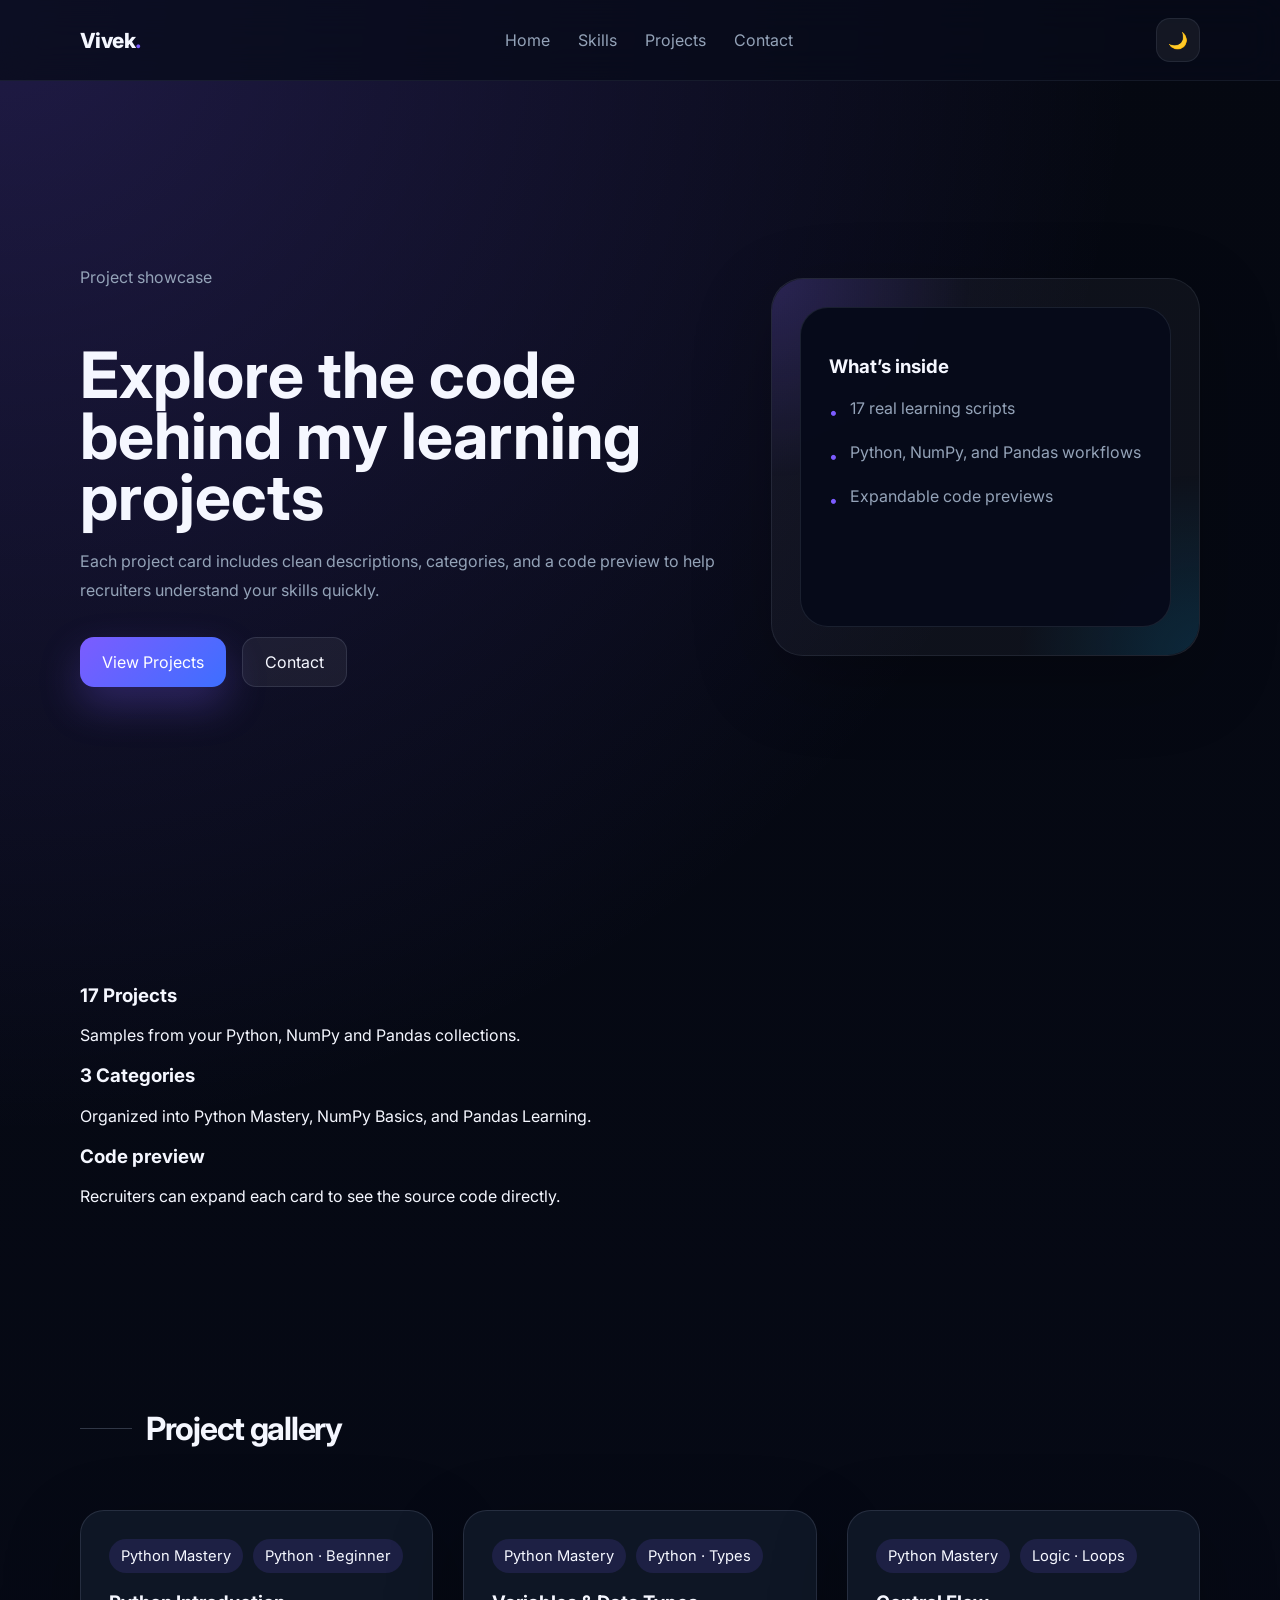
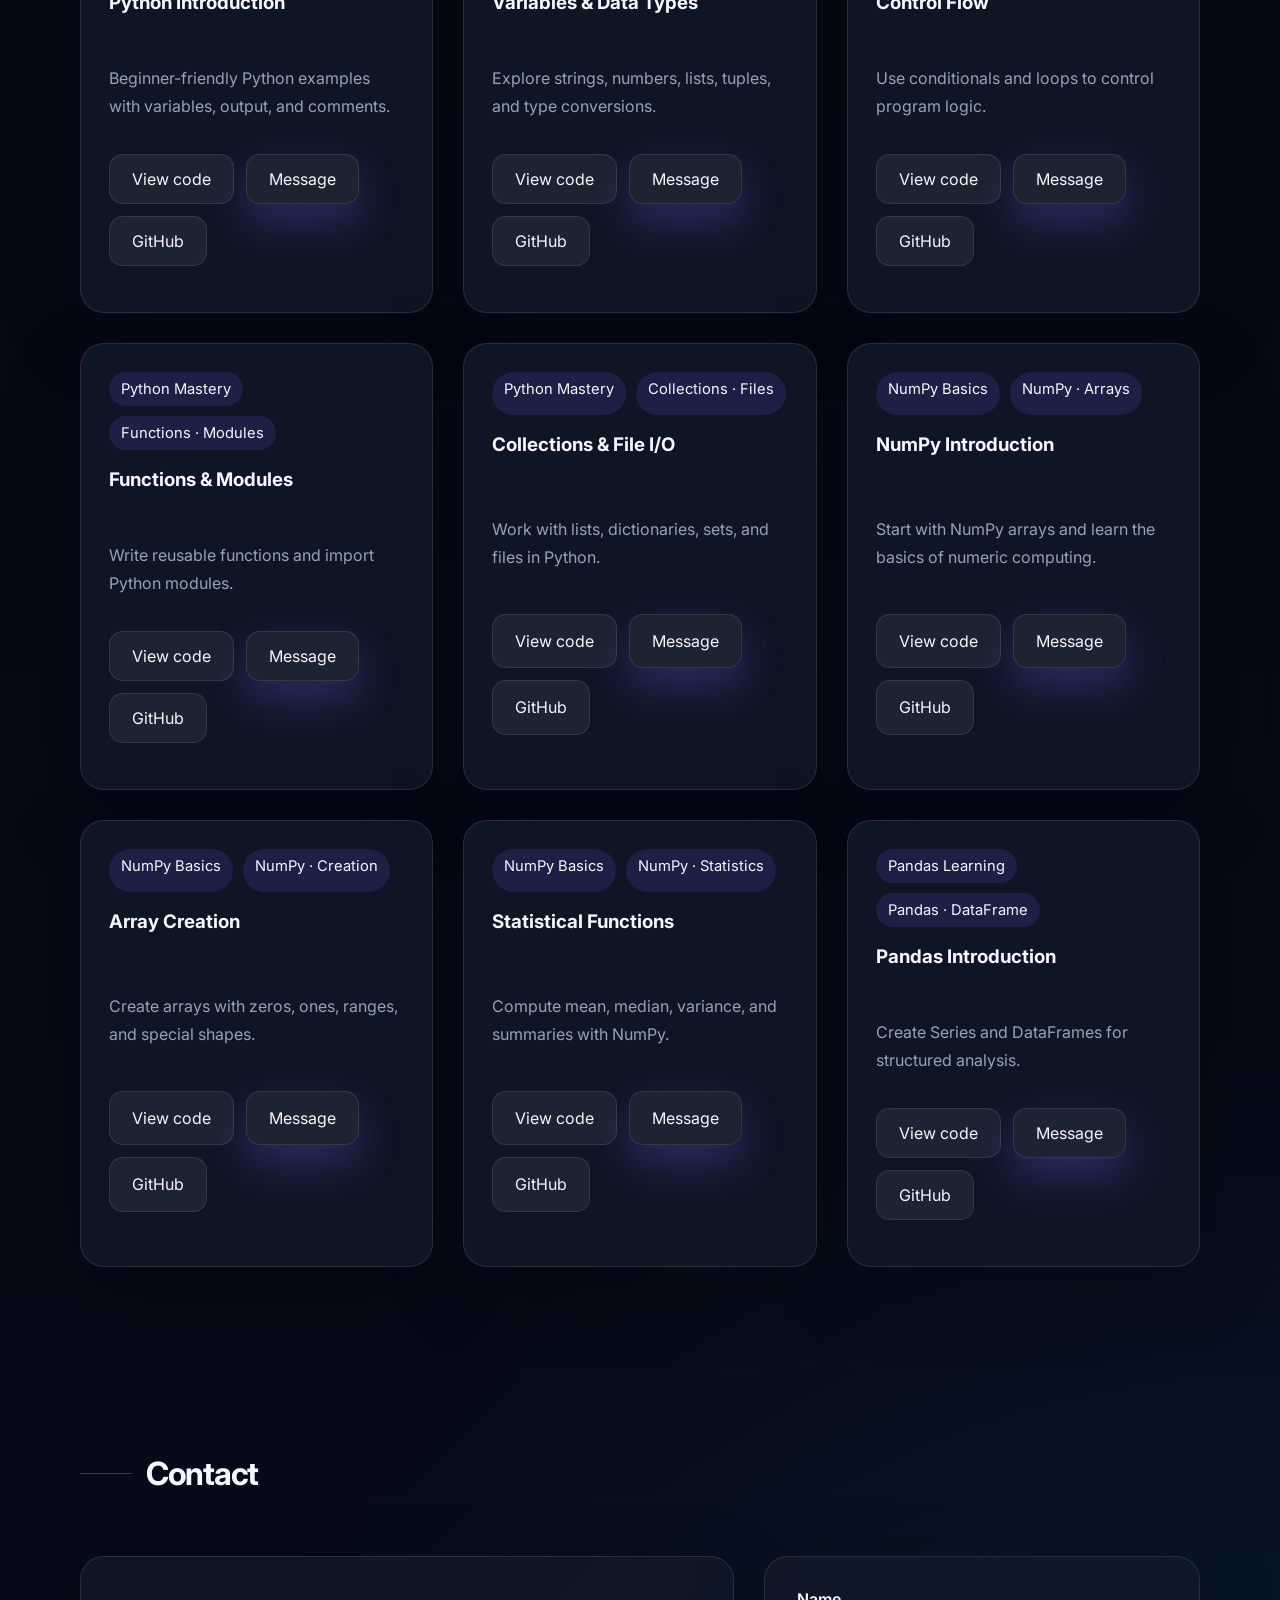
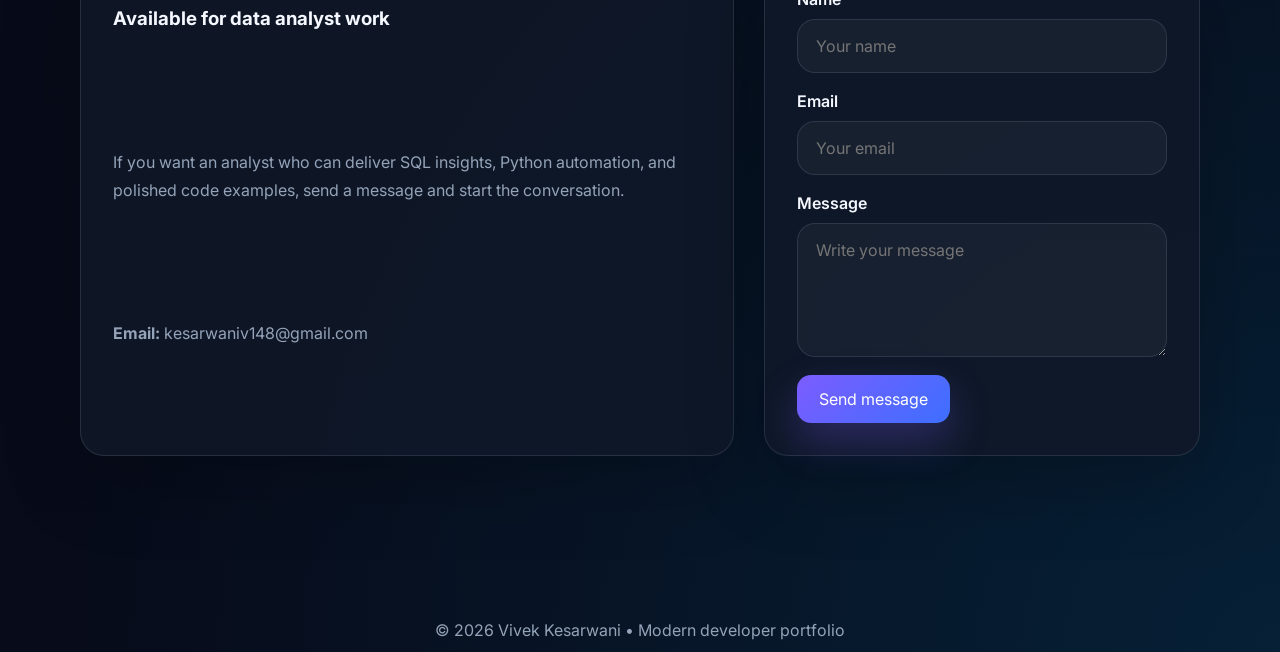
==== commit 1a60d500: "Add files via upload" ====
--- a/projects.html
+++ b/projects.html
@@ -79,11 +79,11 @@
       </div>
     </section>
 
-    <section class="section projects-preview" id="project-grid">
+    <section class="section projects-preview">
       <div class="section-title">
         <h2>Project gallery</h2>
       </div>
-      <div class="project-grid"></div>
+      <div class="project-grid" id="project-grid"></div>
     </section>
 
     <section class="section contact" id="contact">
--- a/styles.css
+++ b/styles.css
@@ -424,6 +424,32 @@
   flex-wrap: wrap;
 }
 
+.project-code {
+  max-height: 0;
+  overflow: hidden;
+  opacity: 0;
+  transition: max-height 0.35s ease, opacity 0.35s ease;
+}
+
+.project-code.open {
+  max-height: 800px;
+  opacity: 1;
+}
+
+.project-code pre {
+  margin: 0;
+  padding: 18px;
+  border-radius: 18px;
+  background: rgba(255,255,255,0.05);
+  border: 1px solid rgba(148, 163, 184, 0.16);
+  overflow-x: auto;
+  color: #e2e8f0;
+  line-height: 1.55;
+  white-space: pre-wrap;
+  word-break: break-word;
+  font-family: 'Courier New', monospace;
+}
+
 .card-small {
   position: relative;
   overflow: hidden;
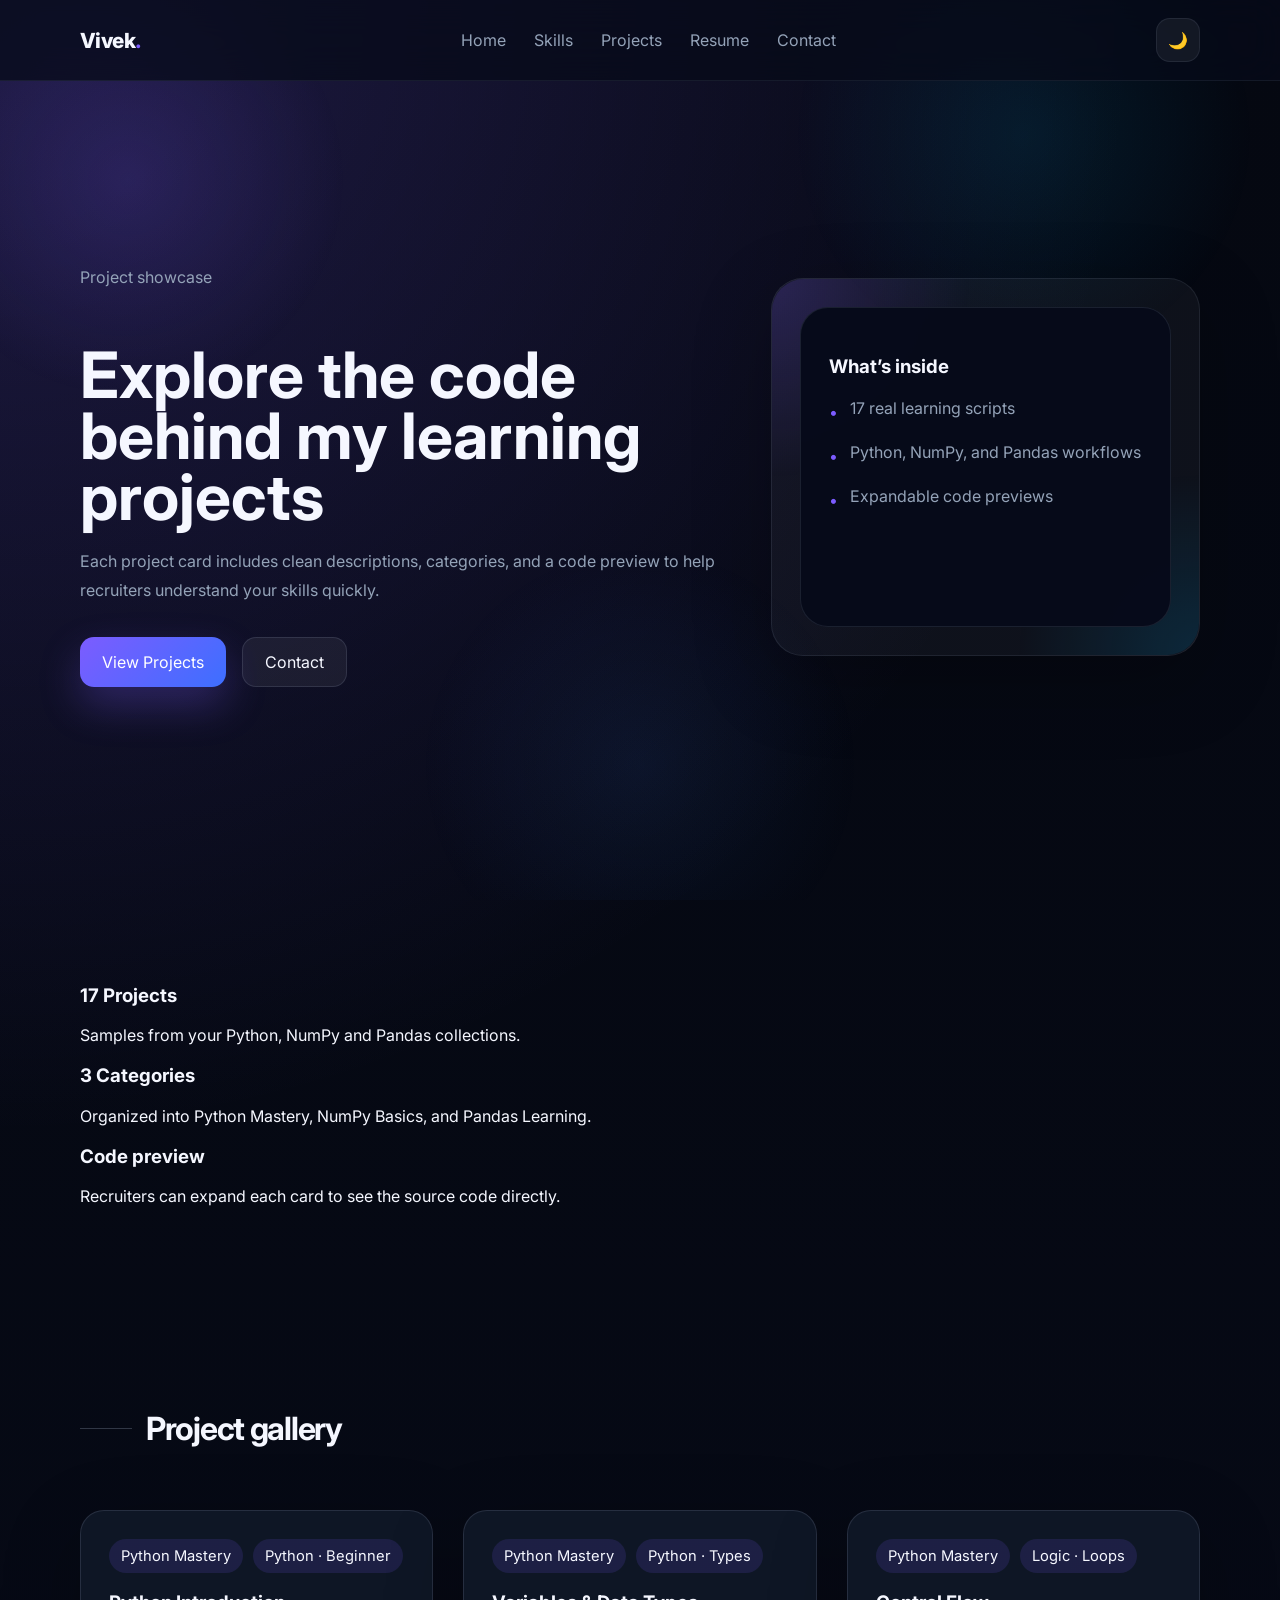
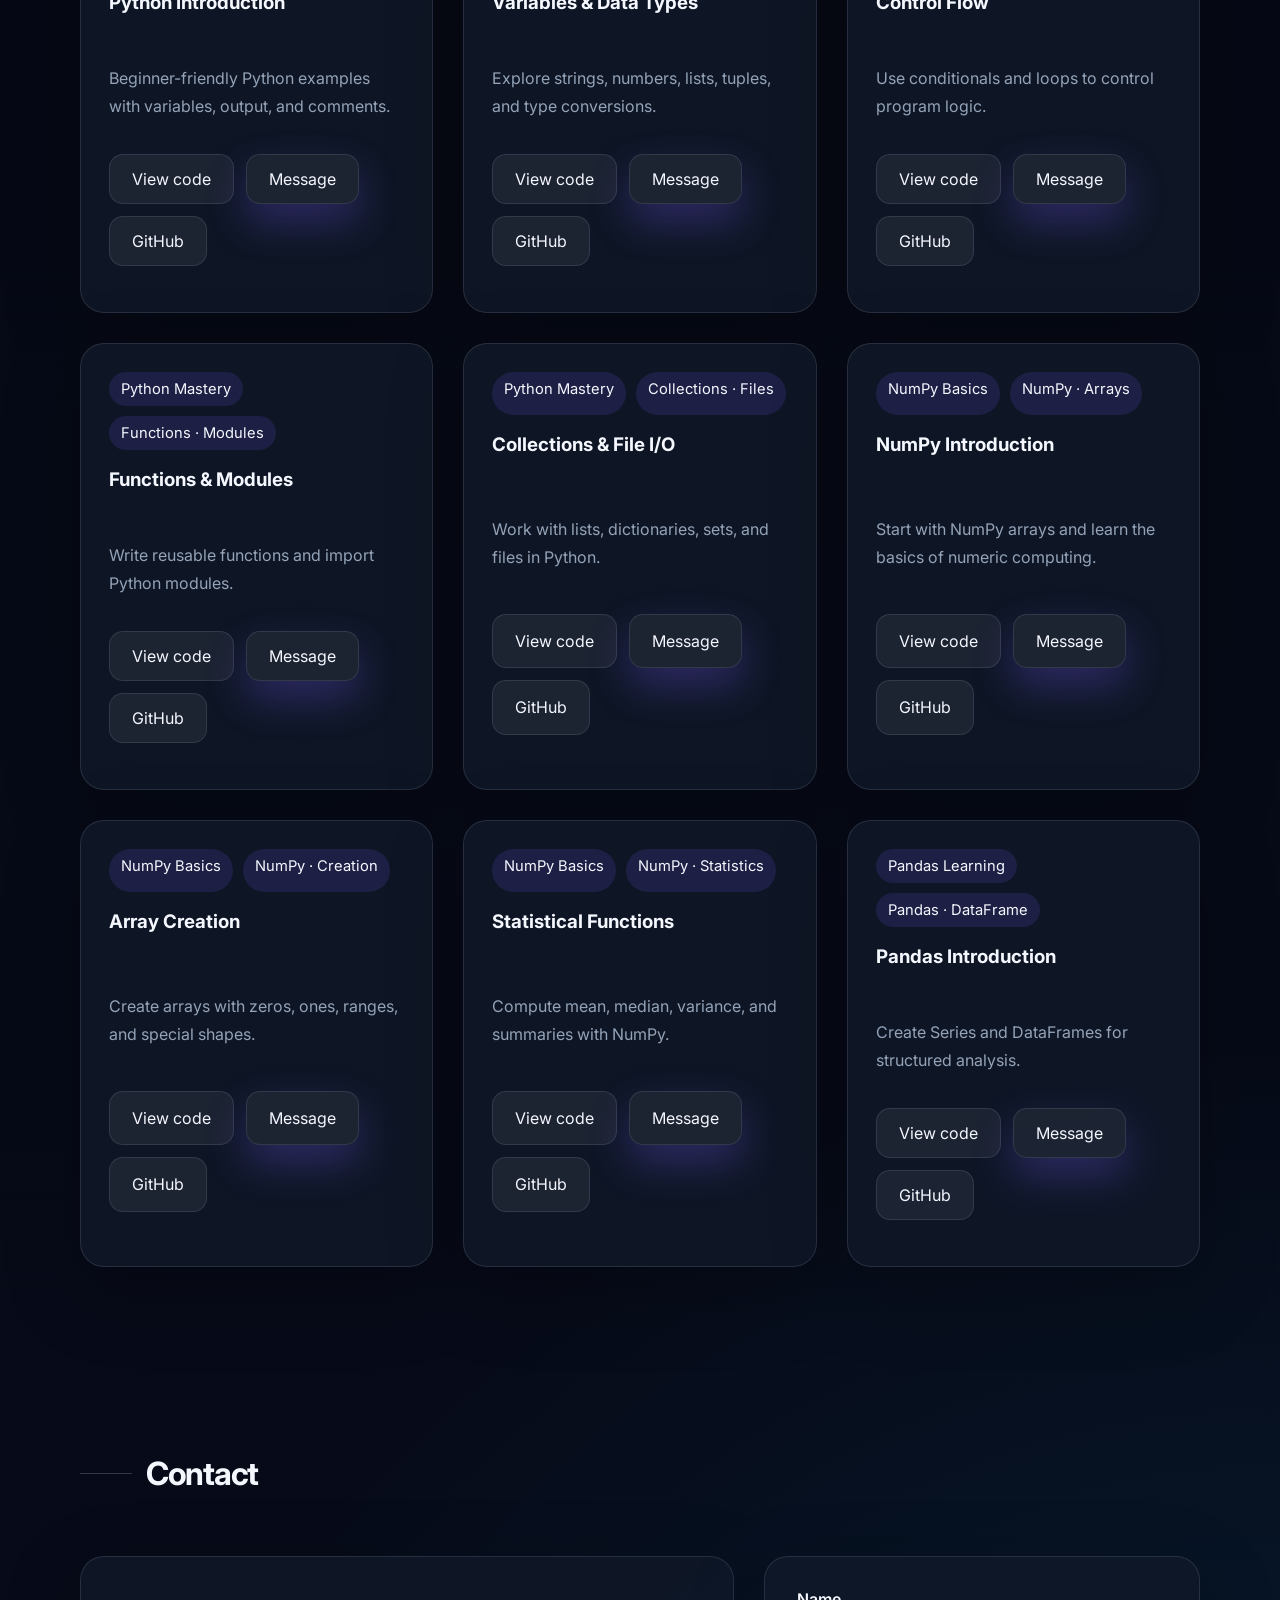
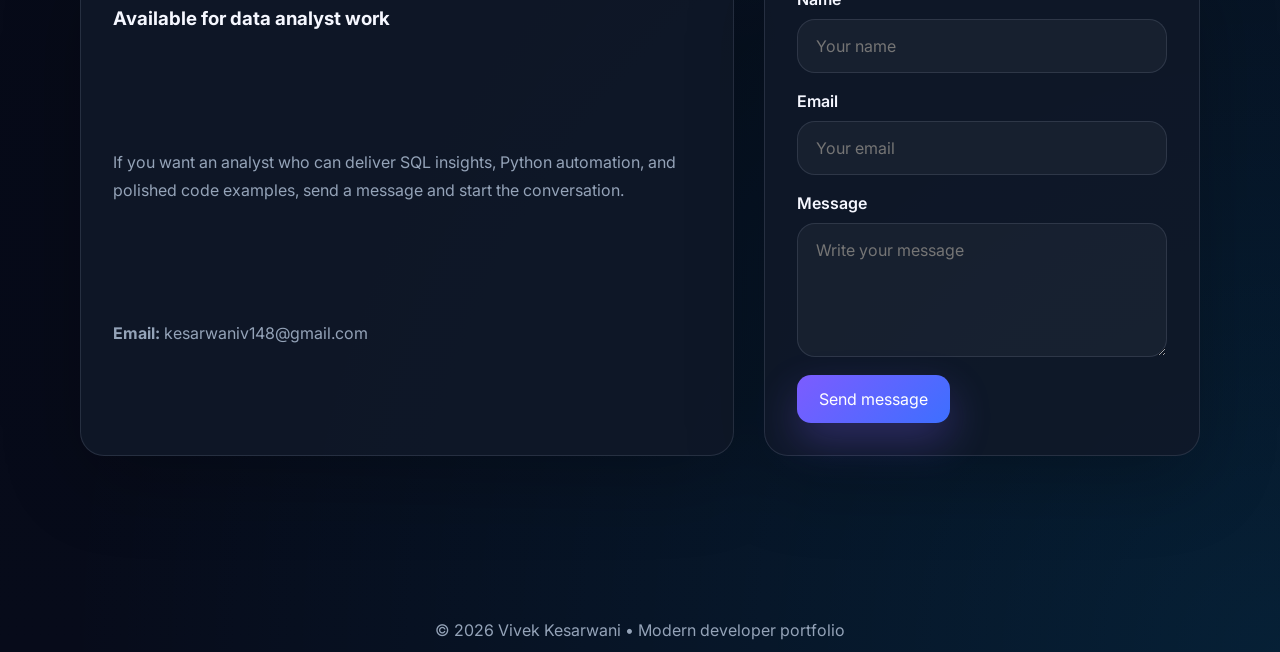
==== commit c8f93e82: "Add files via upload" ====
--- a/projects.html
+++ b/projects.html
@@ -21,6 +21,7 @@
         <a href="index.html">Home</a>
         <a href="index.html#skills">Skills</a>
         <a href="projects.html">Projects</a>
+        <a href="resume.html">Resume</a>
         <a href="index.html#contact">Contact</a>
       </nav>
       <div class="nav-actions">
@@ -32,6 +33,7 @@
       <a href="index.html">Home</a>
       <a href="index.html#skills">Skills</a>
       <a href="projects.html">Projects</a>
+      <a href="resume.html">Resume</a>
       <a href="index.html#contact">Contact</a>
     </div>
   </header>
--- a/styles.css
+++ b/styles.css
@@ -28,6 +28,20 @@
     linear-gradient(180deg, #050811 0%, #070b1a 100%);
   color: var(--text);
   min-height: 100vh;
+  position: relative;
+  overflow-x: hidden;
+}
+
+body::before {
+  content: '';
+  position: fixed;
+  inset: 0;
+  background: radial-gradient(circle at 10% 20%, rgba(124, 92, 255, 0.16), transparent 16%),
+    radial-gradient(circle at 80% 15%, rgba(0, 183, 255, 0.10), transparent 18%),
+    radial-gradient(circle at 50% 85%, rgba(63, 138, 255, 0.08), transparent 22%);
+  pointer-events: none;
+  z-index: -1;
+  animation: drift 24s linear infinite;
 }
 
 img {
@@ -83,6 +97,15 @@
 @keyframes spin {
   to {
     transform: rotate(360deg);
+  }
+}
+
+@keyframes drift {
+  0%, 100% {
+    transform: translate(0, 0);
+  }
+  50% {
+    transform: translate(-1rem, 1rem);
   }
 }
 
@@ -204,6 +227,7 @@
   display: grid;
   align-items: center;
   padding-top: 48px;
+  perspective: 1800px;
 }
 
 .hero-grid {
@@ -211,52 +235,6 @@
   grid-template-columns: 1.2fr 0.8fr;
   gap: 48px;
   align-items: center;
-}
-
-.hero-content h1 {
-  font-size: clamp(3rem, 5vw, 4.4rem);
-  line-height: 0.95;
-  margin-bottom: 20px;
-}
-
-.hero-content p {
-  color: var(--muted);
-  line-height: 1.8;
-  max-width: 680px;
-  margin-bottom: 32px;
-}
-
-.hero-cta {
-  display: flex;
-  flex-wrap: wrap;
-  gap: 16px;
-}
-
-.btn,
-.btn-secondary {
-  display: inline-flex;
-  align-items: center;
-  justify-content: center;
-  gap: 10px;
-  padding: 14px 22px;
-  border-radius: 14px;
-  transition: transform var(--transition), box-shadow var(--transition), background var(--transition), color var(--transition);
-}
-
-.btn {
-  background: linear-gradient(135deg, var(--accent), #3d6fff);
-  color: #fff;
-  box-shadow: 0 18px 40px rgba(124, 92, 255, 0.28);
-}
-
-.btn:hover {
-  transform: translateY(-2px);
-}
-
-.btn-secondary {
-  background: rgba(255,255,255,0.06);
-  color: var(--text);
-  border: 1px solid rgba(148, 163, 184, 0.18);
 }
 
 .hero-visual {
@@ -266,6 +244,109 @@
   background: rgba(255,255,255,0.04);
   border: 1px solid rgba(148, 163, 184, 0.12);
   box-shadow: var(--shadow);
+  transform-style: preserve-3d;
+  transition: transform 0.35s ease, box-shadow 0.35s ease;
+  will-change: transform;
+}
+
+.hero-visual:hover {
+  transform: translateY(-6px) rotateX(3deg) rotateY(-3deg);
+}
+
+.hero-decorators {
+  position: absolute;
+  inset: 0;
+  pointer-events: none;
+  z-index: 0;
+}
+
+.hero-orb {
+  position: absolute;
+  border-radius: 50%;
+  opacity: 0.75;
+  filter: blur(2px);
+  animation: floatOrb 12s ease-in-out infinite;
+}
+
+.hero-orb.orb-1 {
+  width: 90px;
+  height: 90px;
+  top: 16%;
+  left: 10%;
+  background: rgba(124, 92, 255, 0.24);
+}
+
+.hero-orb.orb-2 {
+  width: 64px;
+  height: 64px;
+  top: 48%;
+  left: 74%;
+  background: rgba(0, 183, 255, 0.18);
+  animation-delay: 2s;
+}
+
+.hero-orb.orb-3 {
+  width: 110px;
+  height: 110px;
+  top: 62%;
+  left: 28%;
+  background: rgba(94, 203, 255, 0.18);
+  animation-delay: 4s;
+}
+
+@keyframes floatOrb {
+  0%, 100% {
+    transform: translate(0, 0);
+  }
+  50% {
+    transform: translate(0.7rem, -1.2rem);
+  }
+}
+
+.hero-content h1 {
+  font-size: clamp(3rem, 5vw, 4.4rem);
+  line-height: 0.95;
+  margin-bottom: 20px;
+}
+
+.hero-content p {
+  color: var(--muted);
+  line-height: 1.8;
+  max-width: 680px;
+  margin-bottom: 32px;
+}
+
+.hero-cta {
+  display: flex;
+  flex-wrap: wrap;
+  gap: 16px;
+}
+
+.btn,
+.btn-secondary {
+  display: inline-flex;
+  align-items: center;
+  justify-content: center;
+  gap: 10px;
+  padding: 14px 22px;
+  border-radius: 14px;
+  transition: transform var(--transition), box-shadow var(--transition), background var(--transition), color var(--transition);
+}
+
+.btn {
+  background: linear-gradient(135deg, var(--accent), #3d6fff);
+  color: #fff;
+  box-shadow: 0 18px 40px rgba(124, 92, 255, 0.28);
+}
+
+.btn:hover {
+  transform: translateY(-2px);
+}
+
+.btn-secondary {
+  background: rgba(255,255,255,0.06);
+  color: var(--text);
+  border: 1px solid rgba(148, 163, 184, 0.18);
 }
 
 .hero-glow {
@@ -284,6 +365,7 @@
   border-radius: 28px;
   padding: 28px;
   min-height: 320px;
+  transform-style: preserve-3d;
 }
 
 .hero-card h3 {
@@ -383,25 +465,40 @@
   overflow: hidden;
 }
 
+.project-grid {
+  grid-template-columns: repeat(3, minmax(0, 1fr));
+}
+
+.project-card {
+  padding: 28px;
+  display: grid;
+  gap: 18px;
+}
+
+.project-card:hover {
+  transform: translateY(-10px) rotateX(3deg) rotateY(-2deg);
+}
+
+.interactive-card {
+  transform-style: preserve-3d;
+  transition: transform 0.35s ease, box-shadow 0.35s ease;
+  will-change: transform;
+}
+
+.interactive-card:hover {
+  box-shadow: 0 30px 90px rgba(124, 92, 255, 0.24);
+}
+
 .skill-fill {
   height: 100%;
   border-radius: inherit;
   background: linear-gradient(135deg, #5b74ff, #7c5cff);
-  transition: width 0.7s ease;
-}
-
-.project-grid {
-  grid-template-columns: repeat(3, minmax(0, 1fr));
-}
-
-.project-card {
-  padding: 28px;
-  display: grid;
-  gap: 18px;
-}
-
-.project-card:hover {
-  transform: translateY(-6px);
+  transition: width 1s ease;
+  width: 0;
+}
+
+.skills-grid.active .skill-fill {
+  width: var(--skill-width, 100%);
 }
 
 .project-tags {
